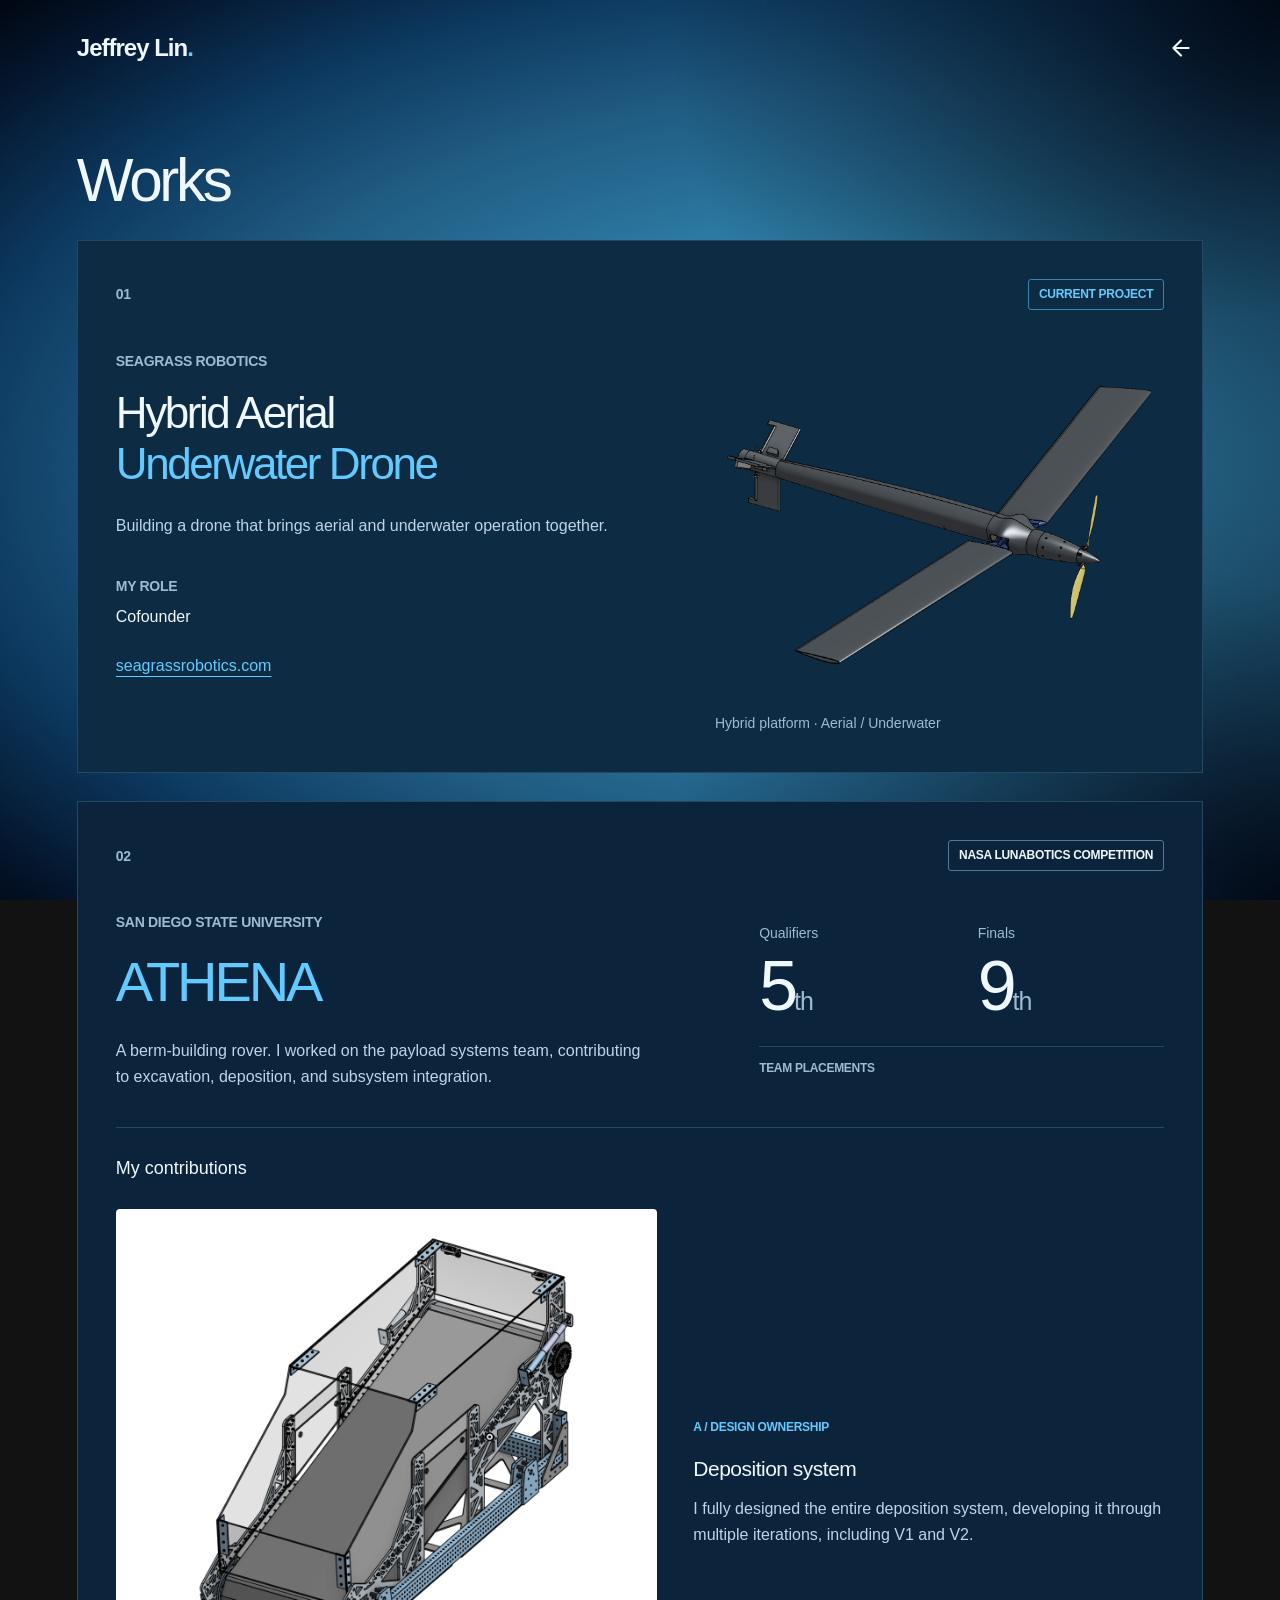
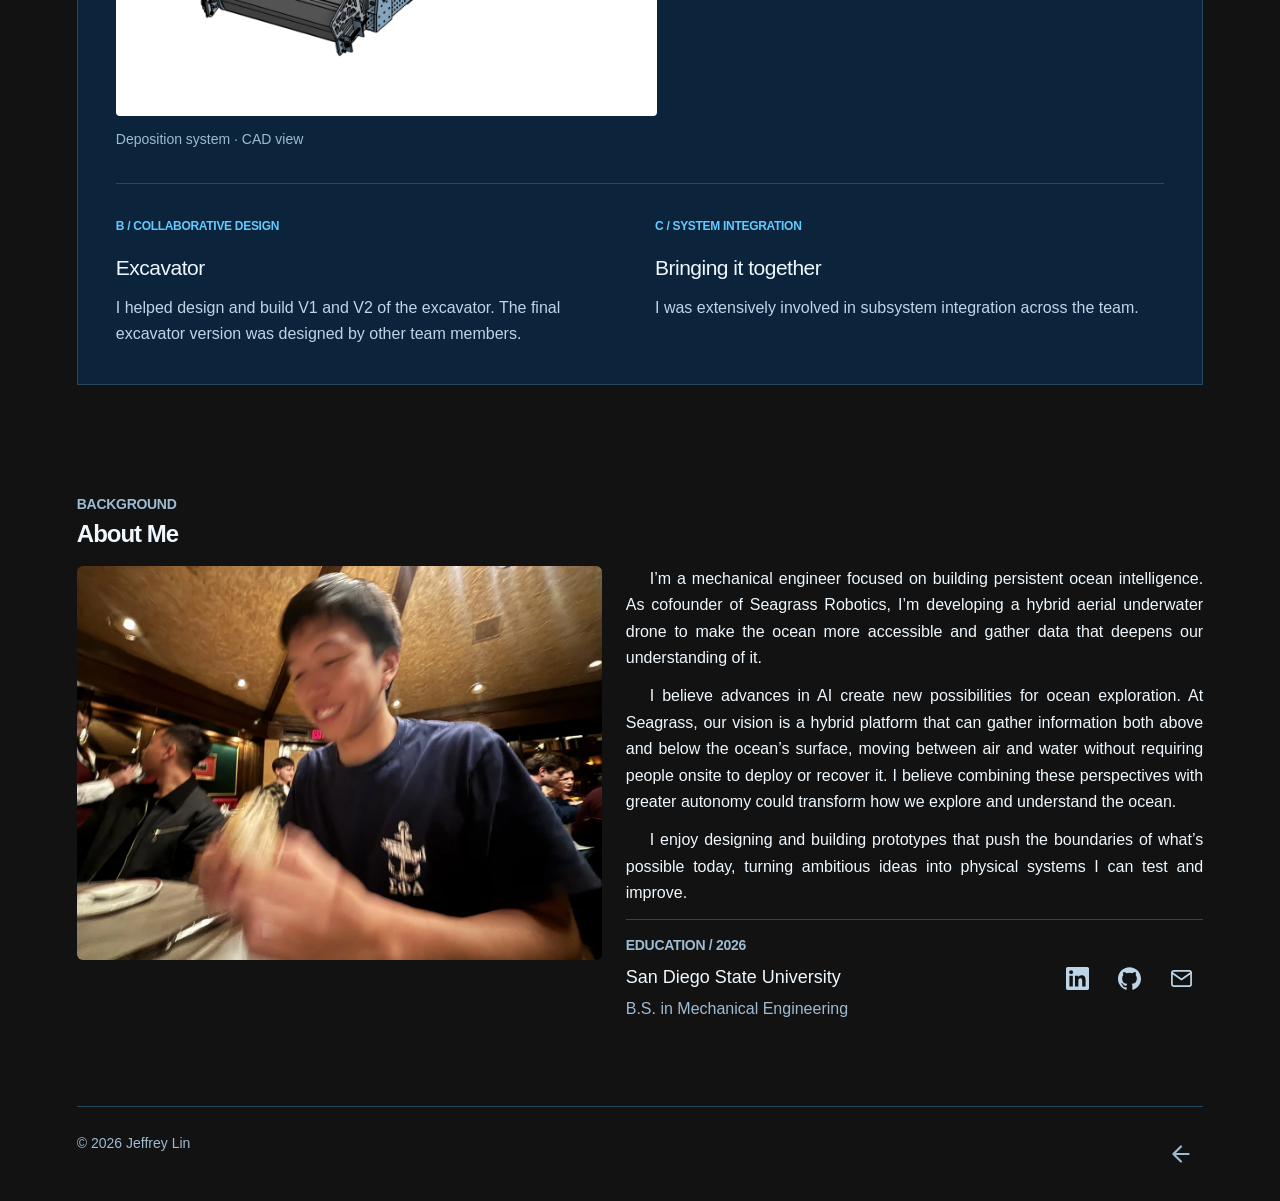
==== work/index.html @ 022eb9ea "Publish portfolio website" ====
<!doctype html>
<html lang="en">
  <head>
    <meta charset="utf-8" />
    <meta name="viewport" content="width=device-width, initial-scale=1" />
    <title>Works | Jeffrey Lin</title>
    <meta
      name="description"
      content="Seagrass Robotics, ATHENA rover payload systems, and Jeffrey Lin’s mechanical engineering background."
    />
    <link rel="icon" type="image/svg+xml" href="../favicon.svg" />
    <link rel="stylesheet" crossorigin href="../assets/styles-C84Hcnjd.css">
  </head>
  <body class="work-page">
    <a class="skip" href="#main">Skip to content</a>
    <header class="header wrap">
      <a class="wordmark" href="../">Jeffrey Lin<span class="dot">.</span></a
      ><a class="back-link" href="../" aria-label="Back to home" title="Back to home"><svg viewBox="0 0 24 24" fill="none" stroke="currentColor" stroke-width="2" stroke-linecap="round" stroke-linejoin="round" aria-hidden="true"><path d="M19 12H5m7-7-7 7 7 7" /></svg></a>
    </header>
    <main id="main">
      <section
        id="projects"
        class="projects wrap"
        aria-labelledby="projects-title"
      >
        <div class="section-heading">
          <h1 id="projects-title" class="details-title">Works</h1>
        </div>
        <article
          id="seagrass"
          class="project seagrass"
          aria-labelledby="seagrass-title"
        >
          <div class="project-heading">
            <span class="project-number">01</span
            ><span class="tag">CURRENT PROJECT</span>
          </div>
          <div class="project-grid">
            <div>
              <p class="eyebrow">SEAGRASS ROBOTICS</p>
              <h3 id="seagrass-title">Hybrid Aerial<br /><span>Underwater Drone</span></h3>
              <p class="project-summary">
                Building a drone that brings aerial and underwater operation
                together.
              </p>
              <div class="role">
                <span class="eyebrow">MY ROLE</span>
                <p>Cofounder</p>
              </div>
              <a
                class="project-website"
                href="https://seagrassrobotics.com"
                target="_blank"
                rel="noopener noreferrer"
                aria-label="Visit seagrassrobotics.com (opens in a new tab)"
                >seagrassrobotics.com</a
              >
            </div>
            <figure class="work-image drone-work-image">
              <div class="work-image-frame">
                <img src="../images/seagrass-drone.webp" width="1310" height="1043" alt="CAD view of the Seagrass Robotics hybrid aerial underwater drone" loading="lazy" decoding="async" />
              </div>
              <figcaption>Hybrid platform · Aerial / Underwater</figcaption>
            </figure>
          </div>
        </article>
        <article class="project athena" aria-labelledby="athena-title">
          <div class="project-heading">
            <span class="project-number">02</span
            ><span class="tag">NASA LUNABOTICS COMPETITION</span>
          </div>
          <div class="athena-intro">
            <div>
              <p class="eyebrow">SAN DIEGO STATE UNIVERSITY</p>
              <h3 id="athena-title">ATHENA</h3>
              <p class="project-summary">
                A berm-building rover. I worked on the payload systems team,
                contributing to excavation, deposition, and subsystem
                integration.
              </p>
            </div>
            <dl class="results">
              <div>
                <dt>Qualifiers</dt>
                <dd>5<span>th</span></dd>
              </div>
              <div>
                <dt>Finals</dt>
                <dd>9<span>th</span></dd>
              </div>
              <div class="results-caption">TEAM PLACEMENTS</div>
            </dl>
          </div>
          <div class="contributions">
            <h4>My contributions</h4>
            <div class="deposition-feature">
              <figure class="work-image deposition-image">
                <div class="work-image-frame">
                  <img src="../images/athena-deposition.webp" width="1160" height="1082" alt="CAD model of ATHENA’s deposition system, showing the conveyor, side panels, and supporting frame" loading="lazy" decoding="async" />
                </div>
                <figcaption>Deposition system · CAD view</figcaption>
              </figure>
              <section>
                <span class="small-index">A / DESIGN OWNERSHIP</span>
                <h5>Deposition system</h5>
                <p>
                  I fully designed the entire deposition system, developing it
                  through multiple iterations, including V1 and V2.
                </p>
              </section>
            </div>
            <div class="contribution-grid remaining-contributions">
              <section>
                <span class="small-index">B / COLLABORATIVE DESIGN</span>
                <h5>Excavator</h5>
                <p>
                  I helped design and build V1 and V2 of the excavator. The
                  final excavator version was designed by other team members.
                </p>
              </section>
              <section>
                <span class="small-index">C / SYSTEM INTEGRATION</span>
                <h5>Bringing it together</h5>
                <p>
                  I was extensively involved in subsystem integration across the
                  team.
                </p>
              </section>
            </div>
          </div>
        </article>
      </section>
      <section id="about" class="about wrap" aria-labelledby="about-title">
        <div class="about-heading">
          <p class="eyebrow">BACKGROUND</p>
          <h2 id="about-title">About Me</h2>
        </div>
        <img class="about-photo" src="../images/jeffrey-about.webp" width="1200" height="900" alt="Jeffrey Lin smiling at a restaurant" loading="lazy" decoding="async" />
        <div class="about-biography">
          <p class="about-copy">
            I’m a mechanical engineer focused on building persistent ocean intelligence. As cofounder of Seagrass Robotics, I’m developing a hybrid aerial underwater drone to make the ocean more accessible and gather data that deepens our understanding of it.
          </p>
          <p class="about-copy">
            I believe advances in AI create new possibilities for ocean exploration. At Seagrass, our vision is a hybrid platform that can gather information both above and below the ocean’s surface, moving between air and water without requiring people onsite to deploy or recover it. I believe combining these perspectives with greater autonomy could transform how we explore and understand the ocean.
          </p>
          <p class="about-copy">
            I enjoy designing and building prototypes that push the boundaries of what’s possible today, turning ambitious ideas into physical systems I can test and improve.
          </p>
          <div class="about-details">
            <div class="education">
              <span class="eyebrow">EDUCATION / 2026</span>
              <h3>San Diego State University</h3>
              <p>B.S. in Mechanical Engineering</p>
            </div>
            <div
              class="social-links education-socials"
              role="group"
              aria-label="Connect with Jeffrey"
            >
              <a
                class="social-link"
                href="https://www.linkedin.com/in/jeffrey-lin-rules"
                target="_blank"
                rel="noopener noreferrer"
                aria-label="Jeffrey Lin on LinkedIn (opens in a new tab)"
                title="LinkedIn"
                ><svg
                  viewbox="0 0 24 24"
                  fill="currentColor"
                  aria-hidden="true"
                >
                  <path
                    d="M20.447 20.452h-3.554v-5.569c0-1.328-.027-3.037-1.852-3.037-1.853 0-2.136 1.445-2.136 2.939v5.667H9.351V9h3.414v1.561h.049c.476-.9 1.637-1.85 3.37-1.85 3.601 0 4.267 2.37 4.267 5.455v6.286zM5.337 7.433a2.062 2.062 0 1 1 0-4.124 2.062 2.062 0 0 1 0 4.124zM7.119 20.452H3.555V9h3.564v11.452zM22.225 0H1.771C.792 0 0 .774 0 1.729v20.542C0 23.227.792 24 1.771 24h20.451C23.2 24 24 23.227 24 22.271V1.729C24 .774 23.2 0 22.222 0z"
                  ></path></svg></a
              ><a
                class="social-link"
                href="https://github.com/mythicsloth"
                target="_blank"
                rel="noopener noreferrer"
                aria-label="Jeffrey Lin on GitHub (opens in a new tab)"
                title="GitHub"
                ><svg
                  viewbox="0 0 24 24"
                  fill="currentColor"
                  aria-hidden="true"
                >
                  <path
                    d="M12 .297C5.37.297 0 5.67 0 12.297c0 5.303 3.438 9.8 8.205 11.385.6.113.82-.258.82-.577 0-.285-.01-1.04-.015-2.04-3.338.724-4.043-1.61-4.043-1.61-.546-1.387-1.333-1.756-1.333-1.756-1.09-.745.083-.729.083-.729 1.205.084 1.838 1.237 1.838 1.237 1.07 1.835 2.809 1.305 3.495.998.108-.776.418-1.305.762-1.605-2.665-.305-5.467-1.334-5.467-5.93 0-1.31.469-2.381 1.236-3.221-.124-.303-.536-1.524.118-3.176 0 0 1.008-.322 3.301 1.23a11.52 11.52 0 0 1 6.006 0c2.291-1.552 3.297-1.23 3.297-1.23.656 1.652.244 2.873.12 3.176.77.84 1.235 1.911 1.235 3.221 0 4.609-2.807 5.621-5.479 5.921.43.372.823 1.102.823 2.222 0 1.606-.015 2.898-.015 3.293 0 .322.216.694.825.576C20.565 22.092 24 17.592 24 12.297c0-6.627-5.373-12-12-12"
                  ></path></svg></a
              ><a
                class="social-link"
                href="mailto:lin415805@gmail.com"
                aria-label="Email Jeffrey Lin"
                title="Email"
                ><svg
                  viewbox="0 0 24 24"
                  fill="none"
                  stroke="currentColor"
                  stroke-width="1.8"
                  stroke-linecap="round"
                  stroke-linejoin="round"
                  aria-hidden="true"
                >
                  <rect x="2" y="4" width="20" height="16" rx="2"></rect>
                  <path d="m2 6 10 7 10-7"></path></svg
              ></a>
            </div>
          </div>
        </div>
      </section>
    </main>
    <footer class="footer wrap">
      <span>© 2026 Jeffrey Lin</span><a class="back-link" href="../" aria-label="Back to home" title="Back to home"><svg viewBox="0 0 24 24" fill="none" stroke="currentColor" stroke-width="2" stroke-linecap="round" stroke-linejoin="round" aria-hidden="true"><path d="M19 12H5m7-7-7 7 7 7" /></svg></a>
    </footer>
  </body>
</html>
---- assets/styles-C84Hcnjd.css ----
*,:before,:after{box-sizing:border-box;border:0 solid;margin:0;padding:0}html{-webkit-text-size-adjust:100%;tab-size:4;-webkit-tap-highlight-color:transparent;scroll-behavior:smooth;scroll-padding-top:2rem;line-height:1.5}h1,h2,h3,h4,h5,h6{font-size:inherit;font-weight:inherit}a{color:inherit;text-decoration:none}img,svg{vertical-align:middle;display:block}img{max-width:100%;height:auto}[hidden]{display:none!important}:root{--background:#071c30;--foreground:#eff8ff;--accent:#63caff;--muted:#9ebbd2;--border:#24485f;--font-sans:Arial, Helvetica, sans-serif;--radius:.25rem;--lightningcss-light: ;--lightningcss-dark:initial;color-scheme:dark}*{box-sizing:border-box}body{color:var(--foreground);background-color:#0000;background-image:radial-gradient(48vw 65vh at 100% 0,#010611eb 0%,#01061194 34%,#0000 100%),radial-gradient(48vw 65vh at 100% 100%,#010611eb 0%,#01061194 34%,#0000 100%),radial-gradient(at 68% 52%,#348db8 0% 25%,#2b779f 39%,#205b82 57%,#0c385e 75%,#04152c 91%,#010611 100%);background-position:0 0,0 0,0 0;background-repeat:repeat,repeat,repeat;background-size:auto,auto,auto;background-attachment:fixed;background-origin:padding-box,padding-box,padding-box;background-clip:border-box,border-box,border-box;margin:0;font-family:Arial,Helvetica,sans-serif;font-size:16px;line-height:1.6}a:focus-visible{outline:2px solid var(--accent);outline-offset:7px}a:hover{color:var(--accent)}.wrap{width:min(1200px,88%);margin-inline:auto}.header{justify-content:space-between;align-items:center;padding-block:26px;display:flex}.wordmark{letter-spacing:-1px;font-size:24px;font-weight:700}.dot{color:var(--accent)}.eyebrow,.small-index,.tag,.hero-meta,.project-number,.domain-divider,.results-caption{letter-spacing:1px;font-family:Courier New,monospace;font-size:14px}.eyebrow{color:var(--muted)}h1{letter-spacing:-.055em;margin:24px 0 34px;font-size:clamp(42px,6.4vw,82px);font-weight:500;line-height:1.09}h1 span{color:var(--accent)}.projects{padding-top:52px}.section-heading{justify-content:space-between;align-items:center;margin-bottom:26px;display:flex}h2{letter-spacing:-1px;margin:0;font-size:32px;font-weight:500}.project{border:1px solid var(--border);margin-bottom:28px;padding:38px}.seagrass{background:#0d2c43}.project-heading{justify-content:space-between;align-items:center;gap:20px;margin-bottom:40px;display:flex}.project-number{color:var(--muted)}.tag{letter-spacing:.8px;border:1px solid #507a96;border-radius:3px;padding:5px 10px;font-size:12px}.seagrass .tag{color:var(--accent);border-color:#3584b1}.project-grid{grid-template-columns:1.2fr 1fr;gap:60px;display:grid}.project h3{letter-spacing:-1.5px;margin:16px 0 24px;font-size:clamp(30px,3.5vw,44px);font-weight:500;line-height:1.15}.project-summary{color:#bed5e7;max-width:540px;font-size:17px}.role{margin-top:34px}.role p{margin:5px 0 0}.domain-panel{background:#082337;border:1px solid #2d5872;flex-direction:column;justify-content:space-between;min-height:300px;padding:26px;display:flex}.domain-panel p{letter-spacing:-1.5px;color:#e0f3ff;margin:4px 0;font-size:clamp(32px,3.8vw,48px)}.domain-divider{color:var(--accent);border-top:1px dashed #497d9b;margin:20px 0;padding-top:6px;font-size:12px}.athena{background:#0b243b}.athena-intro{grid-template-columns:1.45fr 1fr;gap:56px;display:grid}.athena h3{letter-spacing:-2px;font-size:56px}.results{grid-template-columns:1fr 1fr;align-content:center;gap:18px 32px;margin:0;display:grid}.results dt{color:var(--muted);font-size:14px}.results dd{letter-spacing:-4px;margin:0;font-size:70px;line-height:1.2}.results dd span{letter-spacing:-1px;color:var(--muted);font-size:25px}.results-caption{color:var(--muted);border-top:1px solid var(--border);grid-column:1/-1;padding-top:12px;font-size:12px}.contributions{border-top:1px solid var(--border);margin-top:38px;padding-top:26px}.contributions h4{margin:0 0 26px;font-size:18px;font-weight:500}.contribution-grid{grid-template-columns:repeat(3,1fr);gap:30px;display:grid}.small-index{letter-spacing:.4px;color:var(--accent);font-size:12px}h5{letter-spacing:-.5px;margin:14px 0 10px;font-size:21px;font-weight:500}.contribution-grid p{color:#bed5e7;margin:0;font-size:16px}.about{grid-template-columns:minmax(0,1fr) minmax(0,1.1fr);align-items:start;gap:12px 24px;padding-block:80px;display:grid}.about .eyebrow{margin-top:0}.about-copy{letter-spacing:normal;text-indent:1.5em;text-align:justify;text-align-last:left;-webkit-hyphens:none;hyphens:none;overflow-wrap:normal;word-break:normal;margin:0 0 12px;font-size:16px;line-height:1.65}.about-details{border-top:1px solid var(--border);grid-template-columns:minmax(0,1fr) auto;align-items:center;gap:12px;padding-top:12px;display:grid}.education-socials{justify-self:end}.education{min-width:0}.education h3{margin:6px 0 0;font-size:18px;font-weight:500}.education p{color:var(--muted);margin:4px 0}.footer{border-top:1px solid var(--border);color:var(--muted);justify-content:space-between;gap:20px;padding-block:25px;font-size:14px;display:flex}.skip{background:var(--accent);color:#071c30;z-index:10;padding:10px;position:absolute;top:-100px;left:10px}.skip:focus{color:#071c30;top:10px}.current-project-hero{isolation:isolate;grid-template-columns:minmax(0,1fr);justify-content:center;align-items:center;min-height:calc(100svh - 92px);padding-block:32px 48px;display:grid;position:relative;overflow:visible}.current-project-hero h1{text-shadow:0 2px 22px #071c30cc;margin-bottom:14px;font-size:clamp(42px,4.7vw,64px)}.landing-description{letter-spacing:-.3px;color:#bed5e7;white-space:normal;text-shadow:0 1px 10px #071c30;max-width:100%;margin:0 0 28px;font-family:Arial,Helvetica,sans-serif;font-size:1rem;font-weight:700;line-height:1.5}.landing-description span{display:block}.landing-actions{z-index:2;flex-wrap:wrap;align-items:center;gap:6px;display:flex;position:relative}.learn-more{background:var(--accent);color:#071c30;white-space:nowrap;-webkit-user-select:none;user-select:none;border-radius:4px;flex-shrink:0;justify-content:center;align-items:center;gap:20px;height:48px;padding:0 22px;font-size:16px;font-weight:500;transition:background-color .15s,color .15s;display:inline-flex}.learn-more:hover{color:#071c30;background:#a0e1ff}.social-links{align-items:center;gap:8px;display:flex}.social-link{color:#bed5e7;border-radius:4px;justify-content:center;align-items:center;width:44px;height:48px;display:flex}.social-link:hover{color:var(--accent)}.social-link svg{width:23px;height:23px}.details-title{letter-spacing:-.055em;margin:0;font-size:clamp(42px,4.7vw,64px);font-weight:500;line-height:1.09}.landing-header,.current-project-hero.wrap{width:calc(100% - 64px);max-width:none}.landing-copy{z-index:1;grid-area:1/1;min-width:0;max-width:calc(100% - clamp(24px,7vw,120px));margin-left:clamp(24px,7vw,120px);position:relative}.landing-drone{z-index:0;pointer-events:none;grid-area:1/1;justify-self:end;width:min(72%,1000px);min-width:0;margin:0;position:relative;transform:none;-webkit-mask-image:none;mask-image:none}.landing-drone img{object-fit:contain;filter:drop-shadow(0 24px 32px #000000a6)drop-shadow(0 8px 12px #0006);width:100%;height:auto;max-height:calc(100svh - 180px);display:block}.project-website{color:var(--accent);text-underline-offset:5px;margin-top:24px;text-decoration:underline;display:inline-block}.project-website:hover{color:#a0e1ff}.landing-tagline{white-space:nowrap;width:max-content;max-width:none}.current-project-hero .landing-tagline{color:#ffae66}@media (width<=1200px){.landing-drone{width:78%}.current-project-hero h1{font-size:clamp(42px,6.4vw,72px)}}@media (width<=760px){.wrap{width:90%}.header{padding-block:20px}.project{padding:24px}.project-heading{margin-bottom:28px}.project-grid,.athena-intro,.about{grid-template-columns:1fr;gap:30px}.domain-panel{min-height:260px}.contribution-grid{grid-template-columns:1fr;gap:26px}.contribution-grid section+section{border-top:1px solid var(--border);padding-top:24px}.results{max-width:300px}.about{padding-block:45px}.tag{max-width:75%;font-size:12px}.projects{padding-top:28px}.current-project-hero{align-content:center;gap:16px;min-height:calc(100svh - 79px);padding-block:24px 40px}.landing-actions{gap:6px}.learn-more{gap:12px;padding-inline:16px}.social-links{gap:4px}.landing-header,.current-project-hero.wrap{width:calc(100% - 32px)}.landing-drone{opacity:1;grid-area:1/1;width:100%}.landing-copy{grid-area:2/1;max-width:calc(100% - 8px);margin-left:8px}.landing-drone img{max-height:min(30svh,max(100px,100svh - 440px))}.landing-tagline{white-space:normal;width:auto;max-width:100%}body{background-image:radial-gradient(48vw 65vh at 100% 0,#010611eb 0%,#01061194 34%,#0000 100%),radial-gradient(48vw 65vh at 100% 100%,#010611eb 0%,#01061194 34%,#0000 100%),radial-gradient(at 60% 28%,#348db8 0% 25%,#2b779f 39%,#205b82 57%,#0c385e 75%,#04152c 91%,#010611 100%)}}@media (prefers-reduced-motion:reduce){html{scroll-behavior:auto}.learn-more{transition:none}}.back-link{justify-content:center;align-items:center;width:44px;height:44px;display:inline-flex}.back-link svg{width:26px;height:26px}.work-page :is(.eyebrow,.tag,.project-number,.small-index,.domain-divider,.results-caption){letter-spacing:-.3px;font-family:Arial,Helvetica,sans-serif;font-weight:700}.work-page .project h3{letter-spacing:-.055em}.work-page .project h3 span,.work-page .athena h3{color:var(--accent)}.work-page .project-summary{font-size:16px}.work-image{min-width:0;margin:0}.work-image-frame{justify-content:center;align-items:center;display:flex}.work-image img{object-fit:contain;width:100%;height:auto;display:block}.work-image figcaption{color:var(--muted);margin-top:12px;font-size:14px}.drone-work-image{align-self:center}.drone-work-image .work-image-frame{min-height:260px}.drone-work-image img{max-height:350px}.deposition-feature{grid-template-columns:minmax(0,1.15fr) minmax(0,1fr);align-items:center;gap:36px;margin-bottom:32px;display:grid}.deposition-image .work-image-frame{background:#fff;border-radius:4px;padding:16px}.deposition-image img{max-height:480px}.deposition-feature section p{color:#bed5e7;font-size:16px}.remaining-contributions{border-top:1px solid var(--border);grid-template-columns:repeat(2,minmax(0,1fr));padding-top:28px}@media (width<=760px){.deposition-feature,.remaining-contributions{grid-template-columns:1fr;gap:24px}.deposition-image .work-image-frame{padding:10px}.drone-work-image .work-image-frame{min-height:0}}.about-photo{border-radius:6px;width:100%;min-width:0;height:auto;margin-top:0;display:block}.about-heading{grid-column:1/-1}.about-heading h2{letter-spacing:-1px;font-size:24px;font-weight:700}@media (width<=760px){.about{gap:12px 24px}}.about-biography{overflow-wrap:break-word;grid-column:2;min-width:0}@media (width<=960px){.about{grid-template-columns:minmax(0,1fr)}.about-photo{max-width:640px}.about-biography{grid-column:1}}
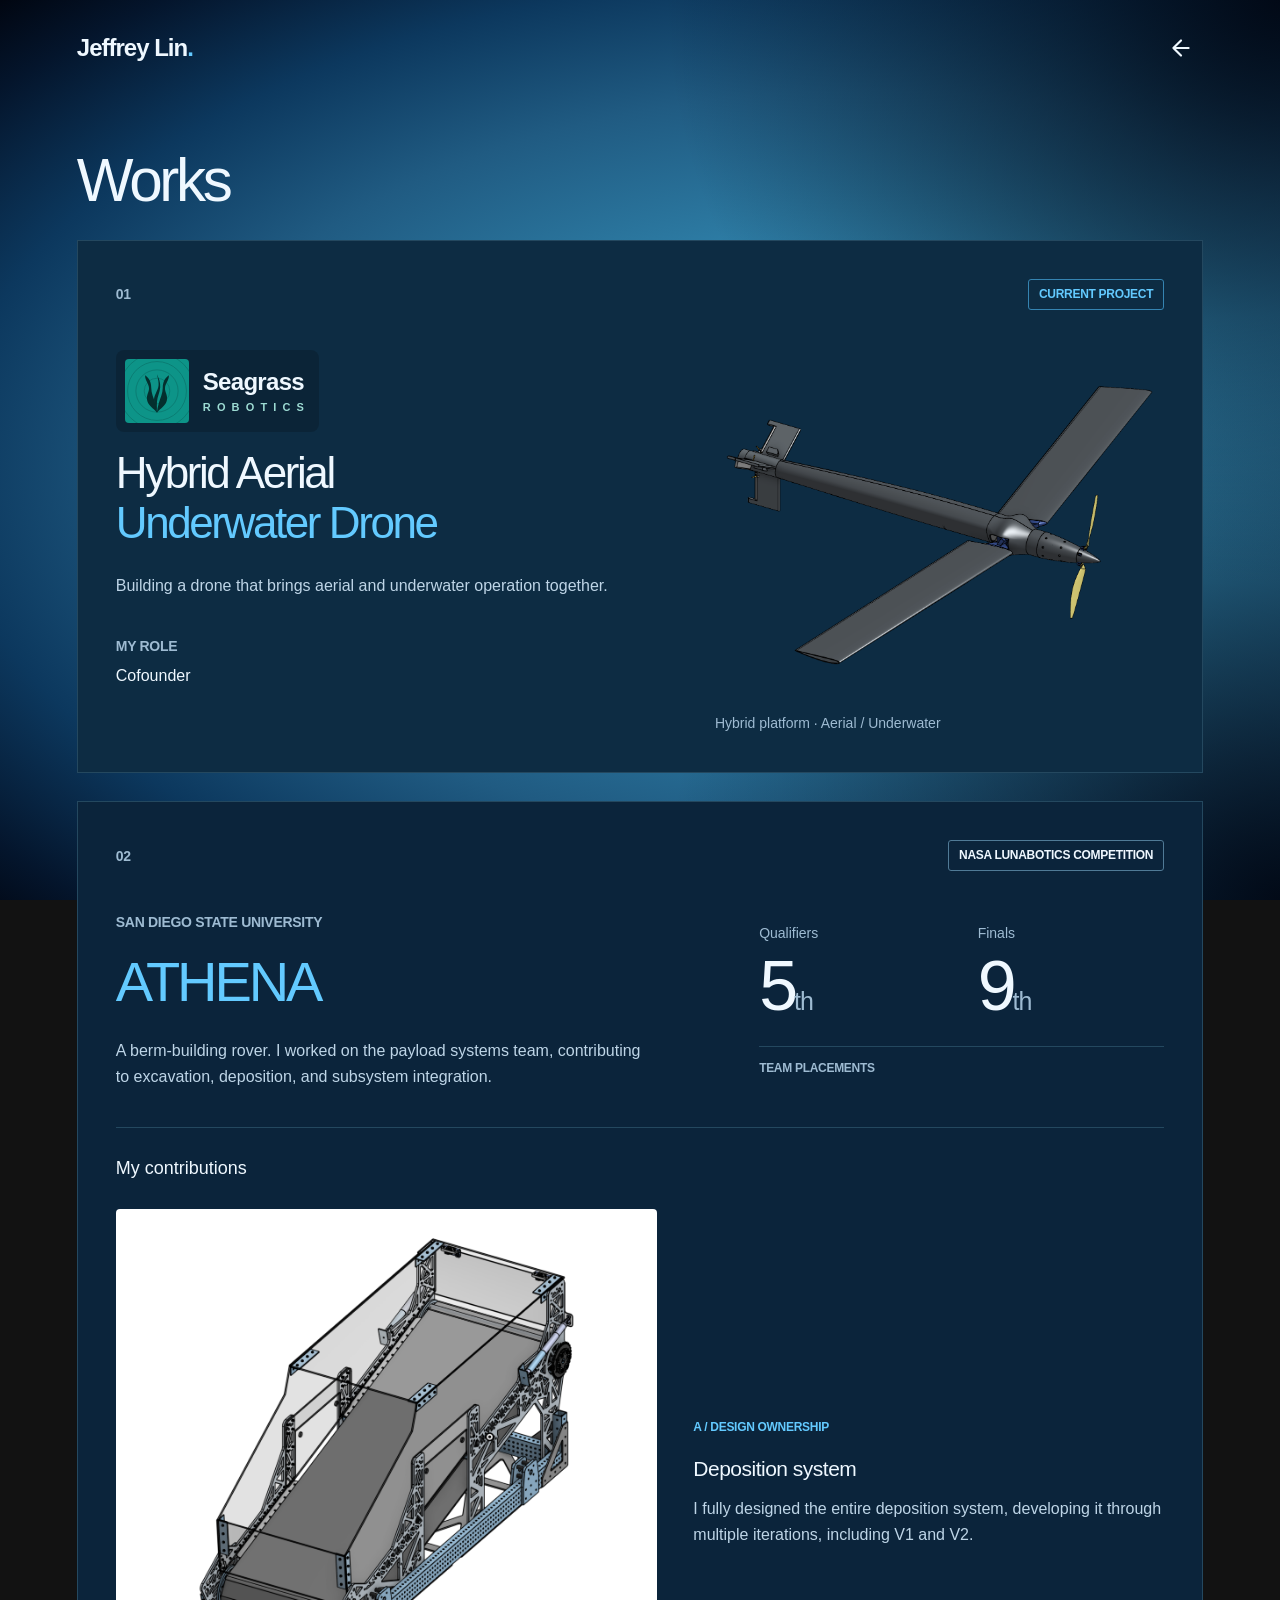
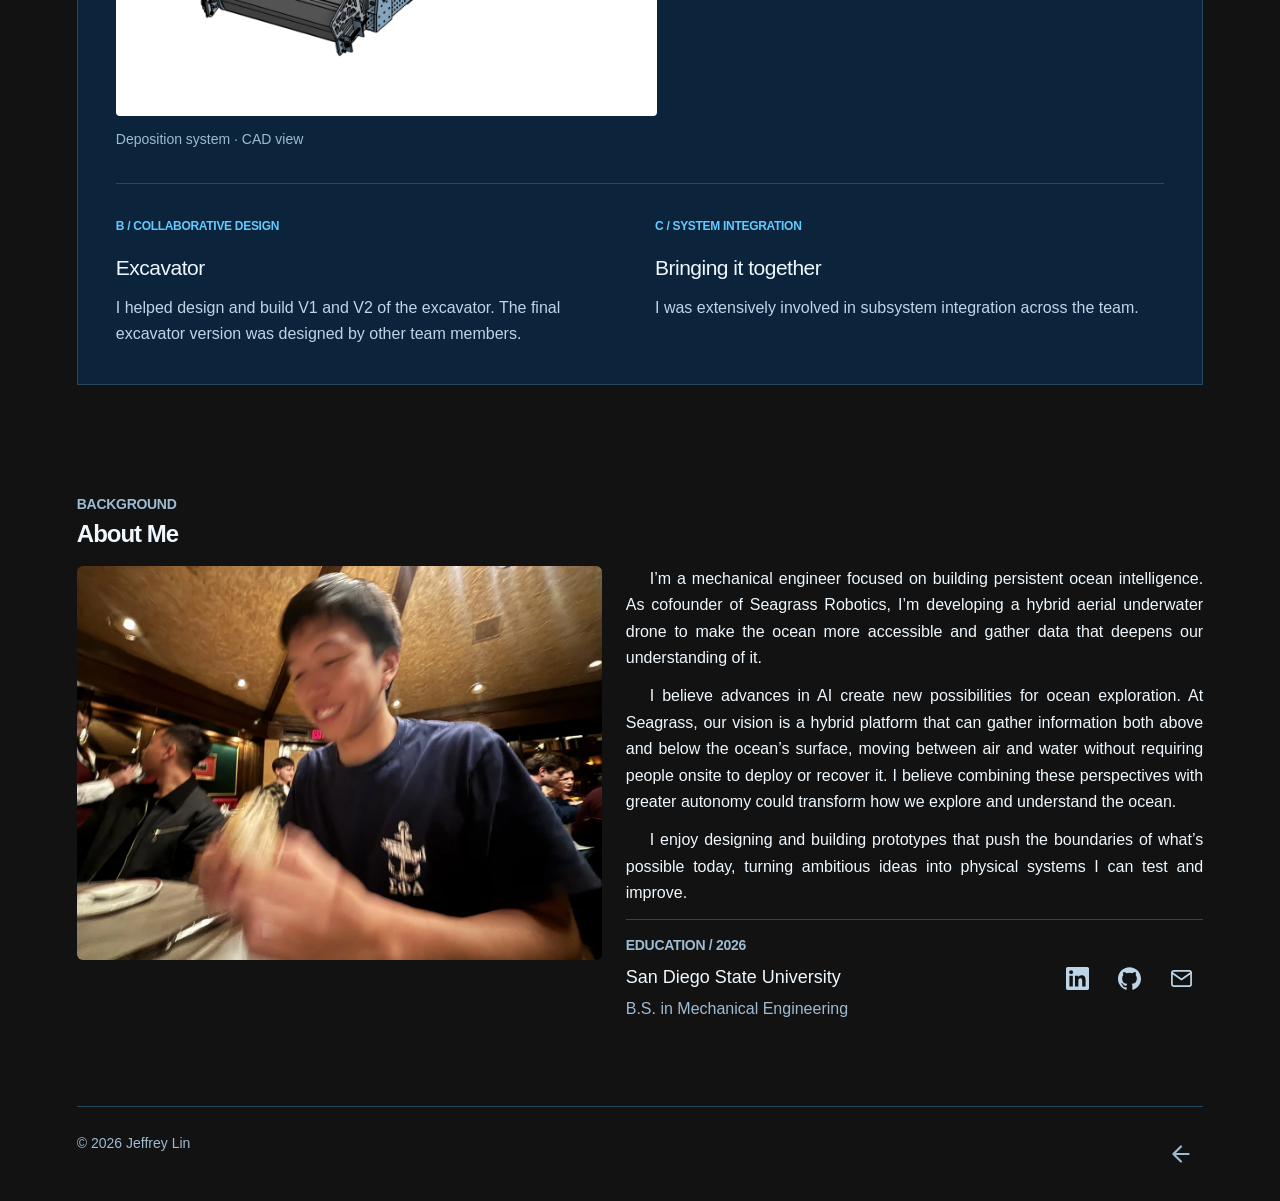
==== commit 07b1c846: "Publish updated portfolio" ====
--- a/work/index.html
+++ b/work/index.html
@@ -9,7 +9,7 @@
       content="Seagrass Robotics, ATHENA rover payload systems, and Jeffrey Lin’s mechanical engineering background."
     />
     <link rel="icon" type="image/svg+xml" href="../favicon.svg" />
-    <link rel="stylesheet" crossorigin href="../assets/styles-C84Hcnjd.css">
+    <link rel="stylesheet" crossorigin href="../assets/styles-BzhnOswo.css">
   </head>
   <body class="work-page">
     <a class="skip" href="#main">Skip to content</a>
@@ -37,7 +37,10 @@
           </div>
           <div class="project-grid">
             <div>
-              <p class="eyebrow">SEAGRASS ROBOTICS</p>
+              <a class="seagrass-brand seagrass-brand-button" href="https://seagrassrobotics.com" target="_blank" rel="noopener noreferrer" aria-label="Visit Seagrass Robotics (opens in a new tab)">
+                <img src="../images/seagrass-logo.svg" width="64" height="64" alt="" />
+                <span class="seagrass-brand-name">Seagrass<span class="seagrass-brand-descriptor" aria-hidden="true"><span>R</span><span>O</span><span>B</span><span>O</span><span>T</span><span>I</span><span>C</span><span>S</span></span></span>
+              </a>
               <h3 id="seagrass-title">Hybrid Aerial<br /><span>Underwater Drone</span></h3>
               <p class="project-summary">
                 Building a drone that brings aerial and underwater operation
@@ -47,14 +50,6 @@
                 <span class="eyebrow">MY ROLE</span>
                 <p>Cofounder</p>
               </div>
-              <a
-                class="project-website"
-                href="https://seagrassrobotics.com"
-                target="_blank"
-                rel="noopener noreferrer"
-                aria-label="Visit seagrassrobotics.com (opens in a new tab)"
-                >seagrassrobotics.com</a
-              >
             </div>
             <figure class="work-image drone-work-image">
               <div class="work-image-frame">
--- a/assets/styles-BzhnOswo.css
+++ b/assets/styles-BzhnOswo.css
@@ -0,0 +1 @@
+*,:before,:after{box-sizing:border-box;border:0 solid;margin:0;padding:0}html{-webkit-text-size-adjust:100%;tab-size:4;-webkit-tap-highlight-color:transparent;scroll-behavior:smooth;scroll-padding-top:2rem;line-height:1.5}h1,h2,h3,h4,h5,h6{font-size:inherit;font-weight:inherit}a{color:inherit;text-decoration:none}img,svg{vertical-align:middle;display:block}img{max-width:100%;height:auto}[hidden]{display:none!important}:root{--background:#071c30;--foreground:#eff8ff;--accent:#63caff;--muted:#9ebbd2;--border:#24485f;--font-sans:Arial, Helvetica, sans-serif;--radius:.25rem;--lightningcss-light: ;--lightningcss-dark:initial;color-scheme:dark}*{box-sizing:border-box}body{color:var(--foreground);background-color:#0000;background-image:radial-gradient(48vw 65vh at 100% 0,#010611eb 0%,#01061194 34%,#0000 100%),radial-gradient(48vw 65vh at 100% 100%,#010611eb 0%,#01061194 34%,#0000 100%),radial-gradient(at 68% 52%,#348db8 0% 25%,#2b779f 39%,#205b82 57%,#0c385e 75%,#04152c 91%,#010611 100%);background-position:0 0,0 0,0 0;background-repeat:repeat,repeat,repeat;background-size:auto,auto,auto;background-attachment:fixed;background-origin:padding-box,padding-box,padding-box;background-clip:border-box,border-box,border-box;margin:0;font-family:Arial,Helvetica,sans-serif;font-size:16px;line-height:1.6}a:focus-visible{outline:2px solid var(--accent);outline-offset:7px}a:hover{color:var(--accent)}.wrap{width:min(1200px,88%);margin-inline:auto}.header{justify-content:space-between;align-items:center;padding-block:26px;display:flex}.wordmark{letter-spacing:-1px;font-size:24px;font-weight:700}.dot{color:var(--accent)}.eyebrow,.small-index,.tag,.project-number,.results-caption{letter-spacing:1px;font-family:Courier New,monospace;font-size:14px}.eyebrow{color:var(--muted)}h1{letter-spacing:-.055em;margin:24px 0 34px;font-size:clamp(42px,6.4vw,82px);font-weight:500;line-height:1.09}h1 span{color:var(--accent)}.projects{padding-top:52px}.section-heading{justify-content:space-between;align-items:center;margin-bottom:26px;display:flex}h2{letter-spacing:-1px;margin:0;font-size:32px;font-weight:500}.project{border:1px solid var(--border);margin-bottom:28px;padding:38px}.seagrass{background:#0d2c43}.project-heading{justify-content:space-between;align-items:center;gap:20px;margin-bottom:40px;display:flex}.project-number{color:var(--muted)}.tag{letter-spacing:.8px;border:1px solid #507a96;border-radius:3px;padding:5px 10px;font-size:12px}.seagrass .tag{color:var(--accent);border-color:#3584b1}.project-grid{grid-template-columns:1.2fr 1fr;gap:60px;display:grid}.project h3{letter-spacing:-1.5px;margin:16px 0 24px;font-size:clamp(30px,3.5vw,44px);font-weight:500;line-height:1.15}.project-summary{color:#bed5e7;max-width:540px;font-size:17px}.role{margin-top:34px}.role p{margin:5px 0 0}.athena{background:#0b243b}.athena-intro{grid-template-columns:1.45fr 1fr;gap:56px;display:grid}.athena h3{letter-spacing:-2px;font-size:56px}.results{grid-template-columns:1fr 1fr;align-content:center;gap:18px 32px;margin:0;display:grid}.results dt{color:var(--muted);font-size:14px}.results dd{letter-spacing:-4px;margin:0;font-size:70px;line-height:1.2}.results dd span{letter-spacing:-1px;color:var(--muted);font-size:25px}.results-caption{color:var(--muted);border-top:1px solid var(--border);grid-column:1/-1;padding-top:12px;font-size:12px}.contributions{border-top:1px solid var(--border);margin-top:38px;padding-top:26px}.contributions h4{margin:0 0 26px;font-size:18px;font-weight:500}.contribution-grid{grid-template-columns:repeat(3,1fr);gap:30px;display:grid}.small-index{letter-spacing:.4px;color:var(--accent);font-size:12px}h5{letter-spacing:-.5px;margin:14px 0 10px;font-size:21px;font-weight:500}.contribution-grid p{color:#bed5e7;margin:0;font-size:16px}.about{grid-template-columns:minmax(0,1fr) minmax(0,1.1fr);align-items:start;gap:12px 24px;padding-block:80px;display:grid}.about .eyebrow{margin-top:0}.about-copy{letter-spacing:normal;text-indent:1.5em;text-align:justify;text-align-last:left;-webkit-hyphens:none;hyphens:none;overflow-wrap:normal;word-break:normal;margin:0 0 12px;font-size:16px;line-height:1.65}.about-details{border-top:1px solid var(--border);grid-template-columns:minmax(0,1fr) auto;align-items:center;gap:12px;padding-top:12px;display:grid}.education-socials{justify-self:end}.education{min-width:0}.education h3{margin:6px 0 0;font-size:18px;font-weight:500}.education p{color:var(--muted);margin:4px 0}.footer{border-top:1px solid var(--border);color:var(--muted);justify-content:space-between;gap:20px;padding-block:25px;font-size:14px;display:flex}.skip{background:var(--accent);color:#071c30;z-index:10;padding:10px;position:absolute;top:-100px;left:10px}.skip:focus{color:#071c30;top:10px}.current-project-hero{isolation:isolate;grid-template-columns:minmax(0,1fr);justify-content:center;align-items:center;min-height:calc(100svh - 92px);padding-block:32px 48px;display:grid;position:relative;overflow:visible}.current-project-hero h1{text-shadow:0 2px 22px #071c30cc;margin-bottom:14px;font-size:clamp(42px,4.7vw,64px)}.landing-description{letter-spacing:-.3px;color:#bed5e7;white-space:normal;text-shadow:0 1px 10px #071c30;max-width:100%;margin:0 0 28px;font-family:Arial,Helvetica,sans-serif;font-size:1rem;font-weight:700;line-height:1.5}.landing-description span{display:block}.landing-actions{z-index:2;flex-wrap:wrap;align-items:center;gap:6px;display:flex;position:relative}.learn-more{background:var(--accent);color:#071c30;white-space:nowrap;-webkit-user-select:none;user-select:none;border-radius:4px;flex-shrink:0;justify-content:center;align-items:center;gap:20px;height:48px;padding:0 22px;font-size:16px;font-weight:500;transition:background-color .15s,color .15s;display:inline-flex}.learn-more:hover{color:#071c30;background:#a0e1ff}.social-links{align-items:center;gap:8px;display:flex}.social-link{color:#bed5e7;border-radius:4px;justify-content:center;align-items:center;width:44px;height:48px;display:flex}.social-link:hover{color:var(--accent)}.social-link svg{width:23px;height:23px}.details-title{letter-spacing:-.055em;margin:0;font-size:clamp(42px,4.7vw,64px);font-weight:500;line-height:1.09}.landing-header,.current-project-hero.wrap{width:calc(100% - 64px);max-width:none}.landing-copy{z-index:1;grid-area:1/1;min-width:0;max-width:calc(100% - clamp(24px,7vw,120px));margin-left:clamp(24px,7vw,120px);position:relative}.landing-drone{z-index:0;pointer-events:none;grid-area:1/1;justify-self:end;width:min(72%,1000px);min-width:0;margin:0;position:relative;transform:none;-webkit-mask-image:none;mask-image:none}.landing-drone img{object-fit:contain;filter:drop-shadow(0 24px 32px #000000a6)drop-shadow(0 8px 12px #0006);width:100%;height:auto;max-height:calc(100svh - 180px);display:block}.seagrass-brand{color:var(--foreground);align-items:center;gap:14px;max-width:100%;display:inline-flex}.seagrass-brand img{border-radius:4px;flex-shrink:0;width:64px;height:64px}.seagrass-brand-name{letter-spacing:-.7px;font-size:24px;font-weight:600;line-height:1.15}.seagrass-brand-descriptor{color:#9ddbd3;letter-spacing:0;justify-content:space-between;margin-top:6px;font-size:11px;font-weight:600;display:flex}.cofounder-brand-row{flex-direction:column;align-items:flex-start;gap:4px;margin:0 0 20px;display:flex}.cofounder-label{color:#bed5e7;letter-spacing:-.3px;font-size:16px;font-weight:700}.seagrass-brand-button{background:#0000002e;border:1px solid #0000;border-radius:8px;padding:8px 14px 8px 8px;transition:background-color .16s,transform .16s}.seagrass-brand-button:hover,.seagrass-brand-button:focus-visible{color:#fff;background:#0000004d;transform:translateY(-2px)}.seagrass-brand-button:active{transform:translateY(0)}@media (prefers-reduced-motion:reduce){.seagrass-brand-button{transition:none}.seagrass-brand-button:hover,.seagrass-brand-button:focus-visible{transform:none}}@media (width<=760px){.seagrass-brand{gap:12px}.seagrass-brand img{width:52px;height:52px}.seagrass-brand-name{font-size:21px}}.landing-tagline{white-space:nowrap;width:max-content;max-width:none}.current-project-hero .landing-tagline{color:#ffae66}@media (width<=1200px){.landing-drone{width:78%}.current-project-hero h1{font-size:clamp(42px,6.4vw,72px)}}@media (width<=760px){.wrap{width:90%}.header{padding-block:20px}.project{padding:24px}.project-heading{margin-bottom:28px}.project-grid,.athena-intro,.about{grid-template-columns:1fr;gap:30px}.contribution-grid{grid-template-columns:1fr;gap:26px}.contribution-grid section+section{border-top:1px solid var(--border);padding-top:24px}.results{max-width:300px}.about{padding-block:45px}.tag{max-width:75%;font-size:12px}.projects{padding-top:28px}.current-project-hero{align-content:center;gap:16px;min-height:calc(100svh - 79px);padding-block:24px 40px}.landing-actions{gap:6px}.learn-more{gap:12px;padding-inline:16px}.social-links{gap:4px}.landing-header,.current-project-hero.wrap{width:calc(100% - 32px)}.landing-drone{opacity:1;grid-area:1/1;width:100%}.landing-copy{grid-area:2/1;max-width:calc(100% - 8px);margin-left:8px}.landing-drone img{max-height:min(30svh,max(100px,100svh - 440px))}.landing-tagline{white-space:normal;width:auto;max-width:100%}body{background-image:radial-gradient(48vw 65vh at 100% 0,#010611eb 0%,#01061194 34%,#0000 100%),radial-gradient(48vw 65vh at 100% 100%,#010611eb 0%,#01061194 34%,#0000 100%),radial-gradient(at 60% 28%,#348db8 0% 25%,#2b779f 39%,#205b82 57%,#0c385e 75%,#04152c 91%,#010611 100%)}}@media (prefers-reduced-motion:reduce){html{scroll-behavior:auto}.learn-more{transition:none}}.back-link{justify-content:center;align-items:center;width:44px;height:44px;display:inline-flex}.back-link svg{width:26px;height:26px}.work-page :is(.eyebrow,.tag,.project-number,.small-index,.results-caption){letter-spacing:-.3px;font-family:Arial,Helvetica,sans-serif;font-weight:700}.work-page .project h3{letter-spacing:-.055em}.work-page .project h3 span,.work-page .athena h3{color:var(--accent)}.work-page .project-summary{font-size:16px}.work-image{min-width:0;margin:0}.work-image-frame{justify-content:center;align-items:center;display:flex}.work-image img{object-fit:contain;width:100%;height:auto;display:block}.work-image figcaption{color:var(--muted);margin-top:12px;font-size:14px}.drone-work-image{align-self:center}.drone-work-image .work-image-frame{min-height:260px}.drone-work-image img{max-height:350px}.deposition-feature{grid-template-columns:minmax(0,1.15fr) minmax(0,1fr);align-items:center;gap:36px;margin-bottom:32px;display:grid}.deposition-image .work-image-frame{background:#fff;border-radius:4px;padding:16px}.deposition-image img{max-height:480px}.deposition-feature section p{color:#bed5e7;font-size:16px}.remaining-contributions{border-top:1px solid var(--border);grid-template-columns:repeat(2,minmax(0,1fr));padding-top:28px}@media (width<=760px){.deposition-feature,.remaining-contributions{grid-template-columns:1fr;gap:24px}.deposition-image .work-image-frame{padding:10px}.drone-work-image .work-image-frame{min-height:0}}.about-photo{border-radius:6px;width:100%;min-width:0;height:auto;margin-top:0;display:block}.about-heading{grid-column:1/-1}.about-heading h2{letter-spacing:-1px;font-size:24px;font-weight:700}@media (width<=760px){.about{gap:12px 24px}}.about-biography{overflow-wrap:break-word;grid-column:2;min-width:0}@media (width<=960px){.about{grid-template-columns:minmax(0,1fr)}.about-photo{max-width:640px}.about-biography{grid-column:1}}
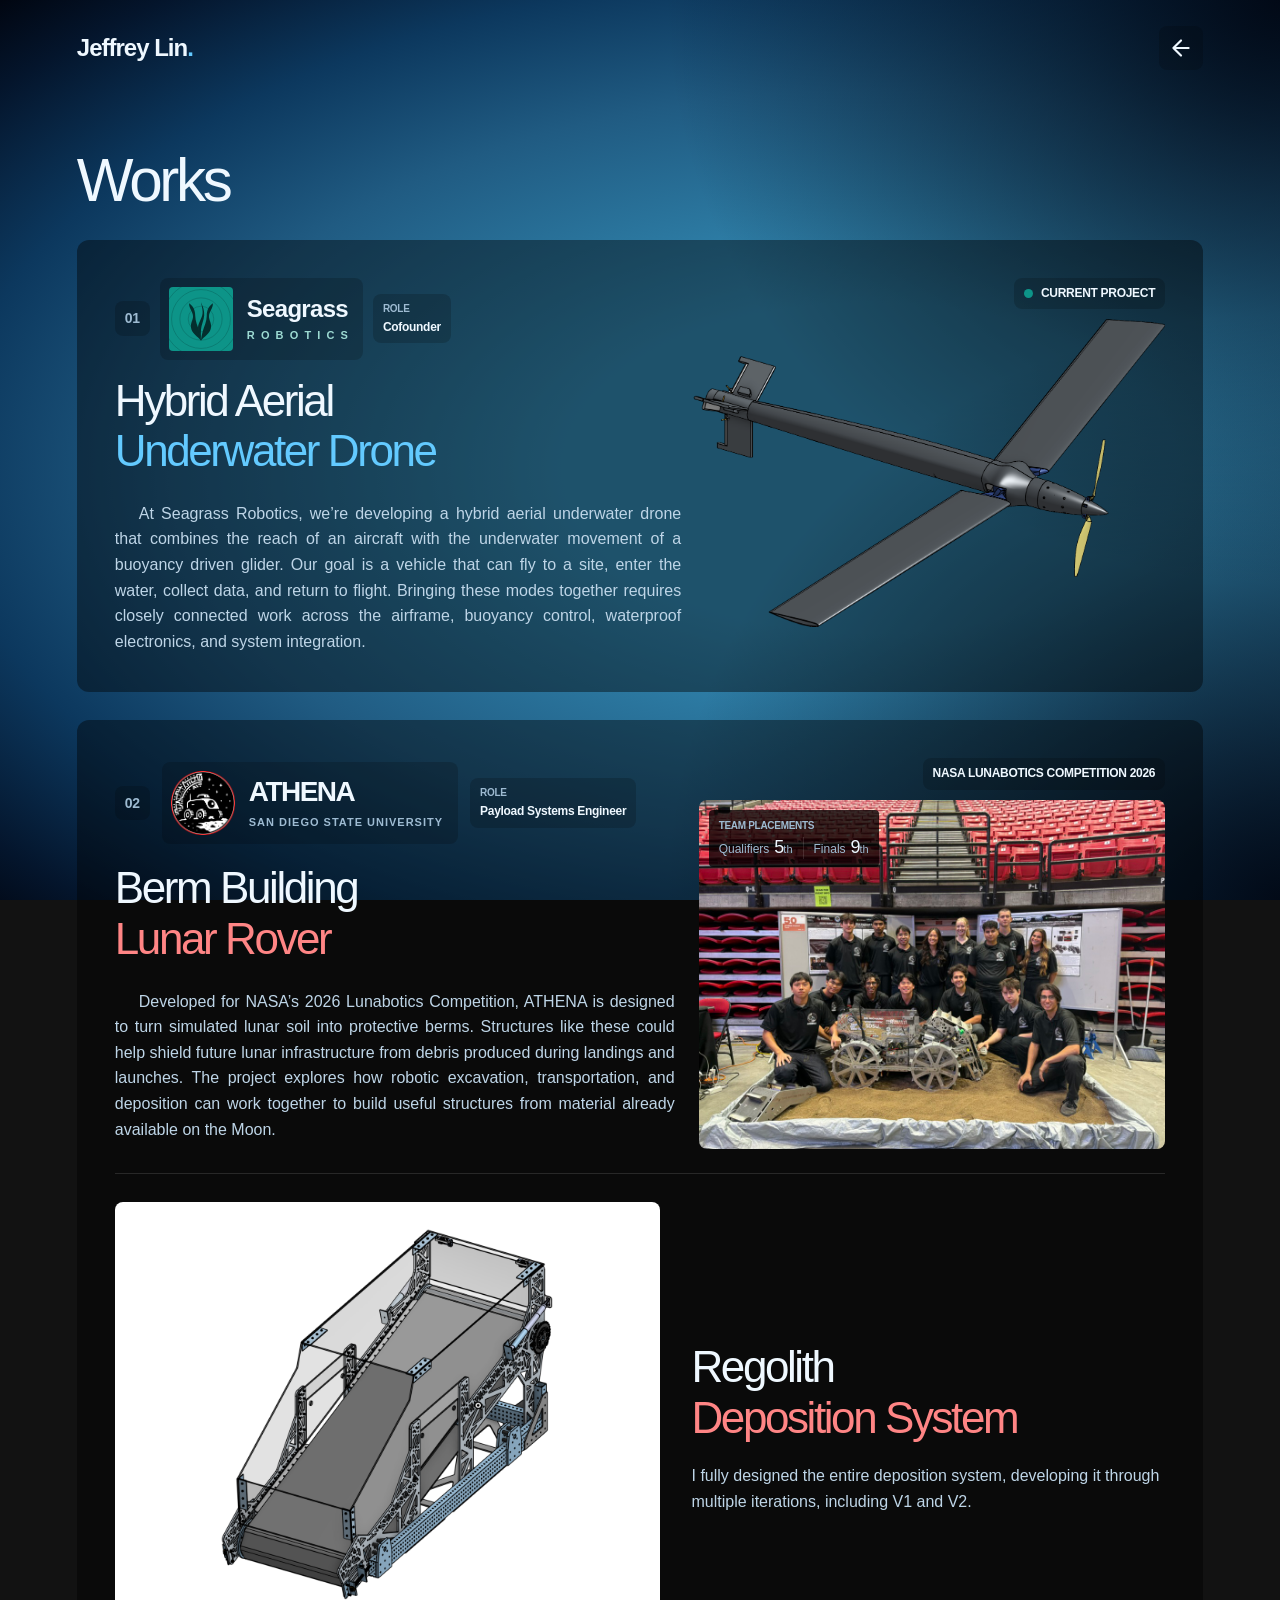
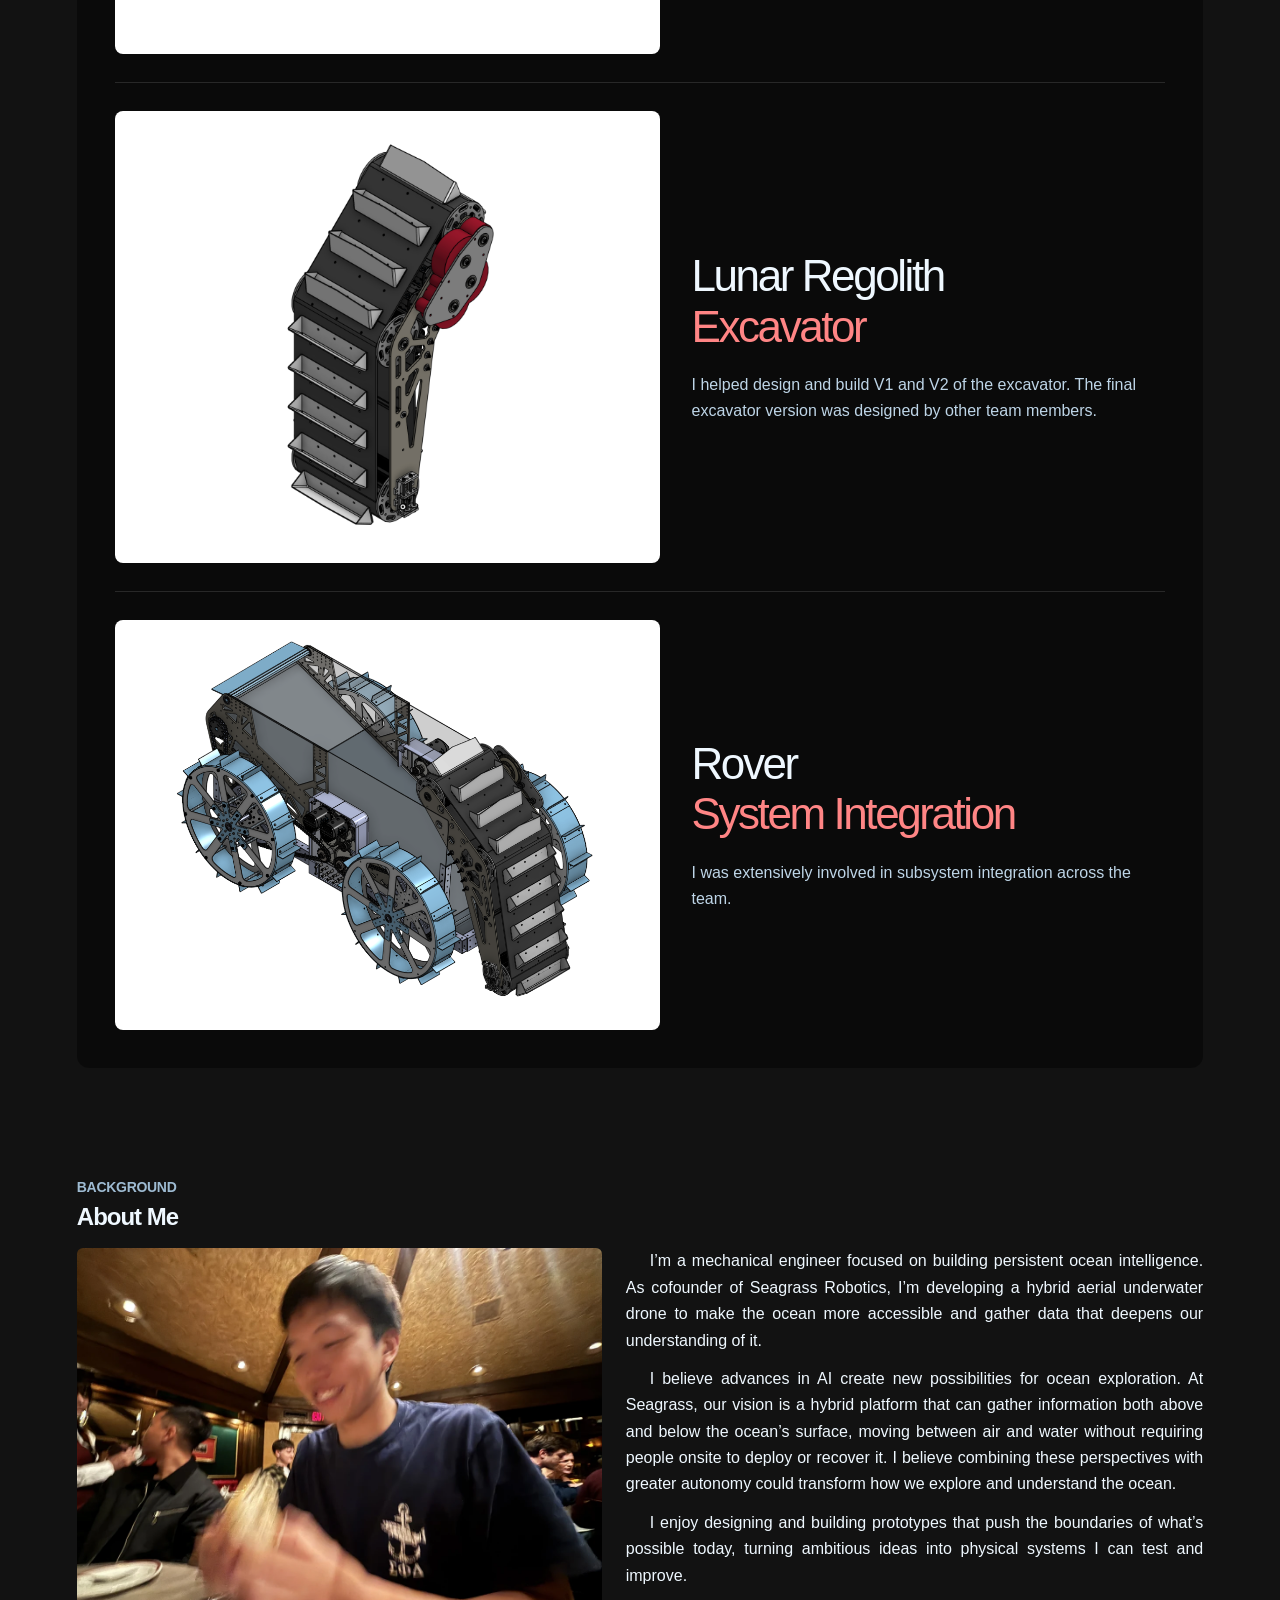
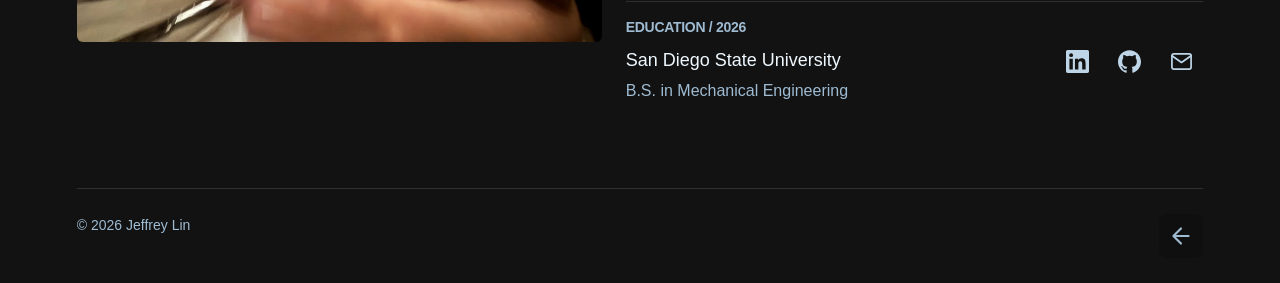
==== commit ceab44ac: "Publish updated portfolio" ====
--- a/work/index.html
+++ b/work/index.html
@@ -9,7 +9,7 @@
       content="Seagrass Robotics, ATHENA rover payload systems, and Jeffrey Lin’s mechanical engineering background."
     />
     <link rel="icon" type="image/svg+xml" href="../favicon.svg" />
-    <link rel="stylesheet" crossorigin href="../assets/styles-BzhnOswo.css">
+    <link rel="stylesheet" crossorigin href="../assets/styles-CP2E6Ir5.css">
   </head>
   <body class="work-page">
     <a class="skip" href="#main">Skip to content</a>
@@ -32,96 +32,113 @@
           aria-labelledby="seagrass-title"
         >
           <div class="project-heading">
-            <span class="project-number">01</span
-            ><span class="tag">CURRENT PROJECT</span>
-          </div>
-          <div class="project-grid">
-            <div>
-              <a class="seagrass-brand seagrass-brand-button" href="https://seagrassrobotics.com" target="_blank" rel="noopener noreferrer" aria-label="Visit Seagrass Robotics (opens in a new tab)">
+            <div class="project-identity">
+              <span class="project-number">01</span>
+              <a class="seagrass-brand brand-button" href="https://seagrassrobotics.com" target="_blank" rel="noopener noreferrer" aria-label="Visit Seagrass Robotics (opens in a new tab)">
                 <img src="../images/seagrass-logo.svg" width="64" height="64" alt="" />
                 <span class="seagrass-brand-name">Seagrass<span class="seagrass-brand-descriptor" aria-hidden="true"><span>R</span><span>O</span><span>B</span><span>O</span><span>T</span><span>I</span><span>C</span><span>S</span></span></span>
               </a>
+              <div class="role-bar"><span class="role-bar-label">ROLE</span><span>Cofounder</span></div>
+            </div>
+          </div>
+          <div class="project-grid">
+            <div>
               <h3 id="seagrass-title">Hybrid Aerial<br /><span>Underwater Drone</span></h3>
               <p class="project-summary">
-                Building a drone that brings aerial and underwater operation
-                together.
+                At Seagrass Robotics, we’re developing a hybrid aerial underwater
+                drone that combines the reach of an aircraft with the underwater
+                movement of a buoyancy driven glider. Our goal is a vehicle that
+                can fly to a site, enter the water, collect data, and return to
+                flight. Bringing these modes together requires closely connected
+                work across the airframe, buoyancy control, waterproof electronics,
+                and system integration.
               </p>
-              <div class="role">
-                <span class="eyebrow">MY ROLE</span>
-                <p>Cofounder</p>
-              </div>
-            </div>
+            </div>
+            <div class="seagrass-visual">
+            <span class="tag"><span class="current-project-dot" aria-hidden="true"></span>CURRENT PROJECT</span>
             <figure class="work-image drone-work-image">
               <div class="work-image-frame">
                 <img src="../images/seagrass-drone.webp" width="1310" height="1043" alt="CAD view of the Seagrass Robotics hybrid aerial underwater drone" loading="lazy" decoding="async" />
               </div>
-              <figcaption>Hybrid platform · Aerial / Underwater</figcaption>
             </figure>
+            </div>
           </div>
         </article>
-        <article class="project athena" aria-labelledby="athena-title">
+        <article class="project athena" aria-labelledby="athena-project-title">
           <div class="project-heading">
-            <span class="project-number">02</span
-            ><span class="tag">NASA LUNABOTICS COMPETITION</span>
+            <div class="project-identity">
+              <span class="project-number">02</span>
+              <a class="athena-brand brand-button" href="https://www.instagram.com/sdsu_lunabotics/" target="_blank" rel="noopener noreferrer" aria-label="Visit SDSU Lunabotics on Instagram (opens in a new tab)">
+                <img src="../images/athena-emblem.png" width="72" height="72" alt="" loading="lazy" decoding="async" />
+                <div>
+                  <h3 id="athena-title">ATHENA</h3>
+                  <p class="athena-brand-school">SAN DIEGO STATE UNIVERSITY</p>
+                </div>
+              </a>
+              <div class="role-bar"><span class="role-bar-label">ROLE</span><span>Payload Systems Engineer</span></div>
+            </div>
           </div>
           <div class="athena-intro">
             <div>
-              <p class="eyebrow">SAN DIEGO STATE UNIVERSITY</p>
-              <h3 id="athena-title">ATHENA</h3>
+              <h3 id="athena-project-title">Berm Building<br /><span>Lunar Rover</span></h3>
               <p class="project-summary">
-                A berm-building rover. I worked on the payload systems team,
-                contributing to excavation, deposition, and subsystem
-                integration.
+                Developed for NASA’s 2026 Lunabotics Competition, ATHENA is
+                designed to turn simulated lunar soil into protective berms.
+                Structures like these could help shield future lunar infrastructure
+                from debris produced during landings and launches. The project
+                explores how robotic excavation, transportation, and deposition
+                can work together to build useful structures from material already
+                available on the Moon.
               </p>
             </div>
-            <dl class="results">
-              <div>
-                <dt>Qualifiers</dt>
-                <dd>5<span>th</span></dd>
-              </div>
-              <div>
-                <dt>Finals</dt>
-                <dd>9<span>th</span></dd>
-              </div>
-              <div class="results-caption">TEAM PLACEMENTS</div>
-            </dl>
-          </div>
-          <div class="contributions">
-            <h4>My contributions</h4>
-            <div class="deposition-feature">
-              <figure class="work-image deposition-image">
+            <div class="athena-visual">
+              <span class="tag">NASA LUNABOTICS COMPETITION 2026</span>
+            <figure class="athena-team">
+              <img src="../images/athena-team.jpeg" width="1024" height="768" alt="SDSU ATHENA team gathered around their lunar rover at a project display" loading="lazy" decoding="async" />
+              <figcaption class="team-results">
+                <span class="results-caption">TEAM PLACEMENTS</span>
+                <dl class="results">
+                  <div><dt>Qualifiers</dt><dd>5<span>th</span></dd></div>
+                  <div><dt>Finals</dt><dd>9<span>th</span></dd></div>
+                </dl>
+              </figcaption>
+            </figure>
+            </div>
+          </div>
+          <div class="subsystem-sections">
+            <section class="subsystem-section" aria-labelledby="deposition-title">
+              <figure class="work-image subsystem-image">
                 <div class="work-image-frame">
-                  <img src="../images/athena-deposition.webp" width="1160" height="1082" alt="CAD model of ATHENA’s deposition system, showing the conveyor, side panels, and supporting frame" loading="lazy" decoding="async" />
-                </div>
-                <figcaption>Deposition system · CAD view</figcaption>
+                  <img src="../images/athena-deposition.webp" width="1160" height="1082" alt="CAD model of ATHENA’s deposition system" loading="lazy" decoding="async" />
+                </div>
               </figure>
-              <section>
-                <span class="small-index">A / DESIGN OWNERSHIP</span>
-                <h5>Deposition system</h5>
-                <p>
-                  I fully designed the entire deposition system, developing it
-                  through multiple iterations, including V1 and V2.
-                </p>
-              </section>
-            </div>
-            <div class="contribution-grid remaining-contributions">
-              <section>
-                <span class="small-index">B / COLLABORATIVE DESIGN</span>
-                <h5>Excavator</h5>
-                <p>
-                  I helped design and build V1 and V2 of the excavator. The
-                  final excavator version was designed by other team members.
-                </p>
-              </section>
-              <section>
-                <span class="small-index">C / SYSTEM INTEGRATION</span>
-                <h5>Bringing it together</h5>
-                <p>
-                  I was extensively involved in subsystem integration across the
-                  team.
-                </p>
-              </section>
-            </div>
+              <div class="subsystem-copy">
+                <h4 id="deposition-title">Regolith<br /><span>Deposition System</span></h4>
+                <p>I fully designed the entire deposition system, developing it through multiple iterations, including V1 and V2.</p>
+              </div>
+            </section>
+            <section class="subsystem-section" aria-labelledby="excavator-title">
+              <figure class="work-image subsystem-image">
+                <div class="work-image-frame">
+                  <img src="../images/athena-excavator.png" width="808" height="1172" alt="CAD model of ATHENA’s excavator assembly with bucket conveyor and drive mechanism" loading="lazy" decoding="async" />
+                </div>
+              </figure>
+              <div class="subsystem-copy">
+                <h4 id="excavator-title">Lunar Regolith<br /><span>Excavator</span></h4>
+                <p>I helped design and build V1 and V2 of the excavator. The final excavator version was designed by other team members.</p>
+              </div>
+            </section>
+            <section class="subsystem-section" aria-labelledby="integration-title">
+              <figure class="work-image subsystem-image">
+                <div class="work-image-frame">
+                  <img src="../images/athena-integration.png" width="1014" height="746" alt="CAD model of the complete ATHENA rover showing the excavator, chassis, and wheels" loading="lazy" decoding="async" />
+                </div>
+              </figure>
+              <div class="subsystem-copy">
+                <h4 id="integration-title">Rover<br /><span>System Integration</span></h4>
+                <p>I was extensively involved in subsystem integration across the team.</p>
+              </div>
+            </section>
           </div>
         </article>
       </section>
--- a/assets/styles-CP2E6Ir5.css
+++ b/assets/styles-CP2E6Ir5.css
@@ -0,0 +1 @@
+*,:before,:after{box-sizing:border-box;border:0 solid;margin:0;padding:0}html{-webkit-text-size-adjust:100%;tab-size:4;-webkit-tap-highlight-color:transparent;scroll-behavior:smooth;scroll-padding-top:2rem;line-height:1.5}h1,h2,h3,h4,h5,h6{font-size:inherit;font-weight:inherit}a{color:inherit;text-decoration:none}img,svg{vertical-align:middle;display:block}img{max-width:100%;height:auto}[hidden]{display:none!important}:root{--background:#071c30;--foreground:#eff8ff;--accent:#63caff;--muted:#9ebbd2;--border:#24485f;--surface:#0000002e;--surface-hover:#0000004d;--panel:#0000006b;--surface-radius:8px;--font-sans:Arial, Helvetica, sans-serif;--radius:.25rem;--lightningcss-light: ;--lightningcss-dark:initial;color-scheme:dark}*{box-sizing:border-box}.work-page{--border:#ffffff1f}body{color:var(--foreground);background-color:#0000;background-image:radial-gradient(48vw 65vh at 100% 0,#010611eb 0%,#01061194 34%,#0000 100%),radial-gradient(48vw 65vh at 100% 100%,#010611eb 0%,#01061194 34%,#0000 100%),radial-gradient(at 68% 52%,#348db8 0% 25%,#2b779f 39%,#205b82 57%,#0c385e 75%,#04152c 91%,#010611 100%);background-position:0 0,0 0,0 0;background-repeat:repeat,repeat,repeat;background-size:auto,auto,auto;background-attachment:fixed;background-origin:padding-box,padding-box,padding-box;background-clip:border-box,border-box,border-box;margin:0;font-family:Arial,Helvetica,sans-serif;font-size:16px;line-height:1.6}a:focus-visible{outline:2px solid var(--accent);outline-offset:7px}a:hover{color:var(--accent)}.wrap{width:min(1200px,88%);margin-inline:auto}.header{justify-content:space-between;align-items:center;padding-block:26px;display:flex}.wordmark{letter-spacing:-1px;font-size:24px;font-weight:700}.dot{color:var(--accent)}.eyebrow,.tag,.project-number,.results-caption{letter-spacing:1px;font-family:Courier New,monospace;font-size:14px}.eyebrow{color:var(--muted)}h1{letter-spacing:-.055em;margin:24px 0 34px;font-size:clamp(42px,6.4vw,82px);font-weight:500;line-height:1.09}h1 span{color:var(--accent)}.projects{padding-top:52px}.section-heading{justify-content:space-between;align-items:center;margin-bottom:26px;display:flex}h2{letter-spacing:-1px;margin:0;font-size:32px;font-weight:500}.project{background:var(--panel);border-radius:12px;margin-bottom:28px;padding:38px}.project-heading{flex-wrap:wrap;justify-content:space-between;align-items:center;gap:20px;margin-bottom:16px;display:flex}.project-identity{flex-wrap:wrap;align-items:center;gap:12px;min-width:0;max-width:100%;display:flex}.role-bar{border-radius:var(--surface-radius);background:var(--surface);letter-spacing:-.3px;max-width:170px;color:var(--foreground);flex-direction:column;flex:110px;align-items:flex-start;gap:3px;padding:8px 10px;font-family:Arial,Helvetica,sans-serif;font-size:12px;font-weight:700;line-height:1.4;display:flex}.role-bar-label{color:var(--muted);font-size:10px}.project-identity .project-number{flex-shrink:0}.project-identity .brand-button,.project-identity .brand-button>div{min-width:0}.seagrass .role-bar{flex:none}@media (width>=761px){.seagrass .project-identity{flex-wrap:nowrap;gap:10px}}.project-number{color:var(--muted);border-radius:var(--surface-radius);background:var(--surface);padding:6px 10px}.tag{letter-spacing:.8px;color:var(--foreground);background:var(--surface);border-radius:var(--surface-radius);align-items:center;gap:8px;padding:6px 10px;font-size:12px;display:inline-flex}.current-project-dot{background:#0d9488;border-radius:50%;flex-shrink:0;width:9px;height:9px;animation:1.4s ease-in-out infinite current-project-blink}@keyframes current-project-blink{0%,20%,to{opacity:1}50%,70%{opacity:.05}}@media (prefers-reduced-motion:reduce){.current-project-dot{animation:none}}.project h3{letter-spacing:-1.5px;margin:16px 0 24px;font-size:clamp(30px,3.5vw,44px);font-weight:500;line-height:1.15}.project-summary{color:#bed5e7;max-width:540px;font-size:17px}.project .project-summary{text-indent:1.5em;text-align:justify;text-align-last:left;-webkit-hyphens:none;hyphens:none;overflow-wrap:normal;word-break:normal;max-width:none}.athena-brand img{object-fit:contain}.work-page .athena-brand h3{color:var(--foreground);letter-spacing:.5px;margin:0;font-size:28px;font-weight:600;line-height:1.15}.athena-brand-school{color:var(--muted);letter-spacing:1px;margin-top:6px;font-size:11px;font-weight:600;line-height:1.5}@media (width<=760px){.work-page .athena-brand h3{font-size:24px}}.athena-team{border-radius:var(--surface-radius);background:var(--surface);align-self:center;min-width:0;margin:0;overflow:hidden}.athena-team>img{width:100%;height:auto}.team-results{background:#000000c7;border-radius:4px;max-width:calc(100% - 20px);padding:8px 10px;position:absolute;top:10px;left:10px}.results{flex-wrap:wrap;gap:10px;margin:0;display:flex}.results>div{align-items:baseline;gap:5px;display:flex}.results>div+div{border-left:1px solid var(--border);padding-left:10px}.results dt{color:var(--muted);font-size:12px}.results dd{letter-spacing:-1px;margin:0;font-size:18px;line-height:1.2}.results dd span{letter-spacing:0;color:var(--muted);font-size:11px}.results-caption{color:var(--muted);margin-bottom:3px;font-size:10px;display:block}.subsystem-section{border-top:1px solid var(--border);grid-template-columns:minmax(0,1.15fr) minmax(0,1fr);align-items:center;gap:32px;padding-block:28px;display:grid}.subsystem-section:last-child{padding-bottom:0}.subsystem-image .work-image-frame{border-radius:var(--surface-radius);background:#fff;padding:16px}.subsystem-image img{max-height:420px}.subsystem-copy h4{letter-spacing:-.055em;margin-bottom:20px;font-size:clamp(30px,3.5vw,44px);font-weight:500;line-height:1.15}.subsystem-copy h4 span{color:#ff8585}.subsystem-copy p{color:#bed5e7;font-size:16px}@media (width<=760px){.subsystem-section{grid-template-columns:minmax(0,1fr);gap:20px}.subsystem-image .work-image-frame{padding:10px}}.about{grid-template-columns:minmax(0,1fr) minmax(0,1.1fr);align-items:start;gap:12px 24px;padding-block:80px;display:grid}.about .eyebrow{margin-top:0}.about-copy{letter-spacing:normal;text-indent:1.5em;text-align:justify;text-align-last:left;-webkit-hyphens:none;hyphens:none;overflow-wrap:normal;word-break:normal;margin:0 0 12px;font-size:16px;line-height:1.65}.about-details{border-top:1px solid var(--border);grid-template-columns:minmax(0,1fr) auto;align-items:center;gap:12px;padding-top:12px;display:grid}.education-socials{justify-self:end}.education{min-width:0}.education h3{margin:6px 0 0;font-size:18px;font-weight:500}.education p{color:var(--muted);margin:4px 0}.footer{border-top:1px solid var(--border);color:var(--muted);justify-content:space-between;gap:20px;padding-block:25px;font-size:14px;display:flex}.skip{background:var(--accent);color:#071c30;z-index:10;padding:10px;position:absolute;top:-100px;left:10px}.skip:focus{color:#071c30;top:10px}.current-project-hero{isolation:isolate;grid-template-columns:minmax(0,1fr);justify-content:center;align-items:center;min-height:calc(100svh - 92px);padding-block:32px 48px;display:grid;position:relative;overflow:visible}.current-project-hero h1{text-shadow:0 2px 22px #071c30cc;margin-bottom:14px;font-size:clamp(42px,4.7vw,64px)}.landing-description{letter-spacing:-.3px;color:#bed5e7;white-space:normal;text-shadow:0 1px 10px #071c30;max-width:100%;margin:0 0 28px;font-family:Arial,Helvetica,sans-serif;font-size:1rem;font-weight:700;line-height:1.5}.landing-description span{display:block}.landing-actions{z-index:2;flex-wrap:wrap;align-items:center;gap:6px;display:flex;position:relative}.learn-more{background:var(--accent);color:#071c30;white-space:nowrap;-webkit-user-select:none;user-select:none;border-radius:4px;flex-shrink:0;justify-content:center;align-items:center;gap:20px;height:48px;padding:0 22px;font-size:16px;font-weight:500;transition:background-color .15s,color .15s;display:inline-flex}.learn-more:hover{color:#071c30;background:#a0e1ff}.social-links{align-items:center;gap:8px;display:flex}.social-link{color:#bed5e7;border-radius:4px;justify-content:center;align-items:center;width:44px;height:48px;display:flex}.social-link:hover{color:var(--accent)}.social-link svg{width:23px;height:23px}.details-title{letter-spacing:-.055em;margin:0;font-size:clamp(42px,4.7vw,64px);font-weight:500;line-height:1.09}.landing-header,.current-project-hero.wrap{width:calc(100% - 64px);max-width:none}.landing-copy{z-index:1;grid-area:1/1;min-width:0;max-width:calc(100% - clamp(24px,7vw,120px));margin-left:clamp(24px,7vw,120px);position:relative}.landing-drone{z-index:0;pointer-events:none;grid-area:1/1;justify-self:end;width:min(72%,1000px);min-width:0;margin:0;position:relative;transform:none;-webkit-mask-image:none;mask-image:none}.landing-drone img{object-fit:contain;filter:drop-shadow(0 24px 32px #000000a6)drop-shadow(0 8px 12px #0006);width:100%;height:auto;max-height:calc(100svh - 180px);display:block}.seagrass-brand,.athena-brand{color:var(--foreground);align-items:center;gap:14px;max-width:100%;display:inline-flex}.seagrass-brand img,.athena-brand img{border-radius:4px;flex-shrink:0;width:64px;height:64px}.seagrass-brand-name{letter-spacing:-.7px;font-size:24px;font-weight:600;line-height:1.15}.seagrass-brand-descriptor{color:#9ddbd3;letter-spacing:0;justify-content:space-between;margin-top:6px;font-size:11px;font-weight:600;display:flex}.cofounder-brand-row{flex-direction:column;align-items:flex-start;gap:4px;margin:0 0 20px;display:flex}.cofounder-label{color:#bed5e7;letter-spacing:-.3px;font-size:16px;font-weight:700}.brand-button{border-radius:var(--surface-radius);background:var(--surface);border:1px solid #0000;padding:8px 14px 8px 8px;transition:background-color .16s,transform .16s}.brand-button:hover,.brand-button:focus-visible{color:#fff;background:var(--surface-hover);transform:translateY(-2px)}.brand-button:active{transform:translateY(0)}@media (prefers-reduced-motion:reduce){.brand-button{transition:none}.brand-button:hover,.brand-button:focus-visible{transform:none}}@media (width<=760px){.seagrass-brand,.athena-brand{gap:12px}.seagrass-brand img,.athena-brand img{width:52px;height:52px}.seagrass-brand-name{font-size:21px}}.landing-tagline{white-space:nowrap;width:max-content;max-width:none}.current-project-hero .landing-tagline{color:#ffae66}@media (width<=1200px){.landing-drone{width:78%}.current-project-hero h1{font-size:clamp(42px,6.4vw,72px)}}@media (width<=760px){.wrap{width:90%}.header{padding-block:20px}.project{padding:24px}.project-heading{margin-bottom:16px}.about{grid-template-columns:1fr;gap:30px;padding-block:45px}.tag{max-width:75%;font-size:12px}.projects{padding-top:28px}.current-project-hero{align-content:center;gap:16px;min-height:calc(100svh - 79px);padding-block:24px 40px}.landing-actions{gap:6px}.learn-more{gap:12px;padding-inline:16px}.social-links{gap:4px}.landing-header,.current-project-hero.wrap{width:calc(100% - 32px)}.landing-drone{opacity:1;grid-area:1/1;width:100%}.landing-copy{grid-area:2/1;max-width:calc(100% - 8px);margin-left:8px}.landing-drone img{max-height:min(30svh,max(100px,100svh - 440px))}.landing-tagline{white-space:normal;width:auto;max-width:100%}body{background-image:radial-gradient(48vw 65vh at 100% 0,#010611eb 0%,#01061194 34%,#0000 100%),radial-gradient(48vw 65vh at 100% 100%,#010611eb 0%,#01061194 34%,#0000 100%),radial-gradient(at 60% 28%,#348db8 0% 25%,#2b779f 39%,#205b82 57%,#0c385e 75%,#04152c 91%,#010611 100%)}}@media (prefers-reduced-motion:reduce){html{scroll-behavior:auto}.learn-more{transition:none}}.back-link{border-radius:var(--surface-radius);background:var(--surface);justify-content:center;align-items:center;width:44px;height:44px;transition:background-color .16s;display:inline-flex}.back-link:hover{background:var(--surface-hover);color:var(--foreground)}@media (prefers-reduced-motion:reduce){.back-link{transition:none}}.back-link svg{width:26px;height:26px}.work-page :is(.eyebrow,.tag,.project-number,.results-caption){letter-spacing:-.3px;font-family:Arial,Helvetica,sans-serif;font-weight:700}.work-page .project h3{letter-spacing:-.055em}.work-page .project h3 span{color:var(--accent)}.work-page #athena-project-title span{color:#ff8585}.project-grid>div>h3,.athena-intro>div>h3{margin-top:0}.work-page .project-summary{font-size:16px}.work-image{min-width:0;margin:0}.work-image-frame{justify-content:center;align-items:center;display:flex}.work-image img{object-fit:contain;width:100%;height:auto;display:block}.work-image figcaption{color:var(--muted);margin-top:12px;font-size:14px}.drone-work-image{align-self:center}.drone-work-image .work-image-frame{aspect-ratio:1270/829;position:relative;overflow:hidden}.drone-work-image img{width:103.15%;max-width:none;height:auto;max-height:none;position:absolute;top:-12.9071%;left:-1.5748%}.about-photo{border-radius:6px;width:100%;min-width:0;height:auto;margin-top:0;display:block}.about-heading{grid-column:1/-1}.about-heading h2{letter-spacing:-1px;font-size:24px;font-weight:700}@media (width<=760px){.about{gap:12px 24px}}.about-biography{overflow-wrap:break-word;grid-column:2;min-width:0}@media (width<=960px){.about{grid-template-columns:minmax(0,1fr)}.about-photo{max-width:640px}.about-biography{grid-column:1}}.athena,.seagrass{grid-template-columns:minmax(0,1.2fr) minmax(0,1fr);gap:16px 24px;display:grid}.seagrass{column-gap:12px}.athena>.project-heading,.seagrass>.project-heading{grid-column:1;margin-bottom:0}.athena .athena-intro,.seagrass .project-grid{display:contents}.athena-intro>div:first-child,.project-grid>div:first-child{grid-column:1}.athena-visual,.seagrass-visual{grid-area:1/2/span 2;align-self:start;gap:10px;min-width:0;display:grid}.athena-visual>.tag,.seagrass-visual>.tag{justify-self:end;max-width:100%}.athena-team{position:relative}.athena>.subsystem-sections{grid-column:1/-1;margin-top:8px}@media (width<=760px){.athena,.seagrass{grid-template-columns:minmax(0,1fr)}.athena-visual,.seagrass-visual{grid-area:auto/1;margin-top:8px}.athena-visual>.tag,.seagrass-visual>.tag{justify-self:start}}
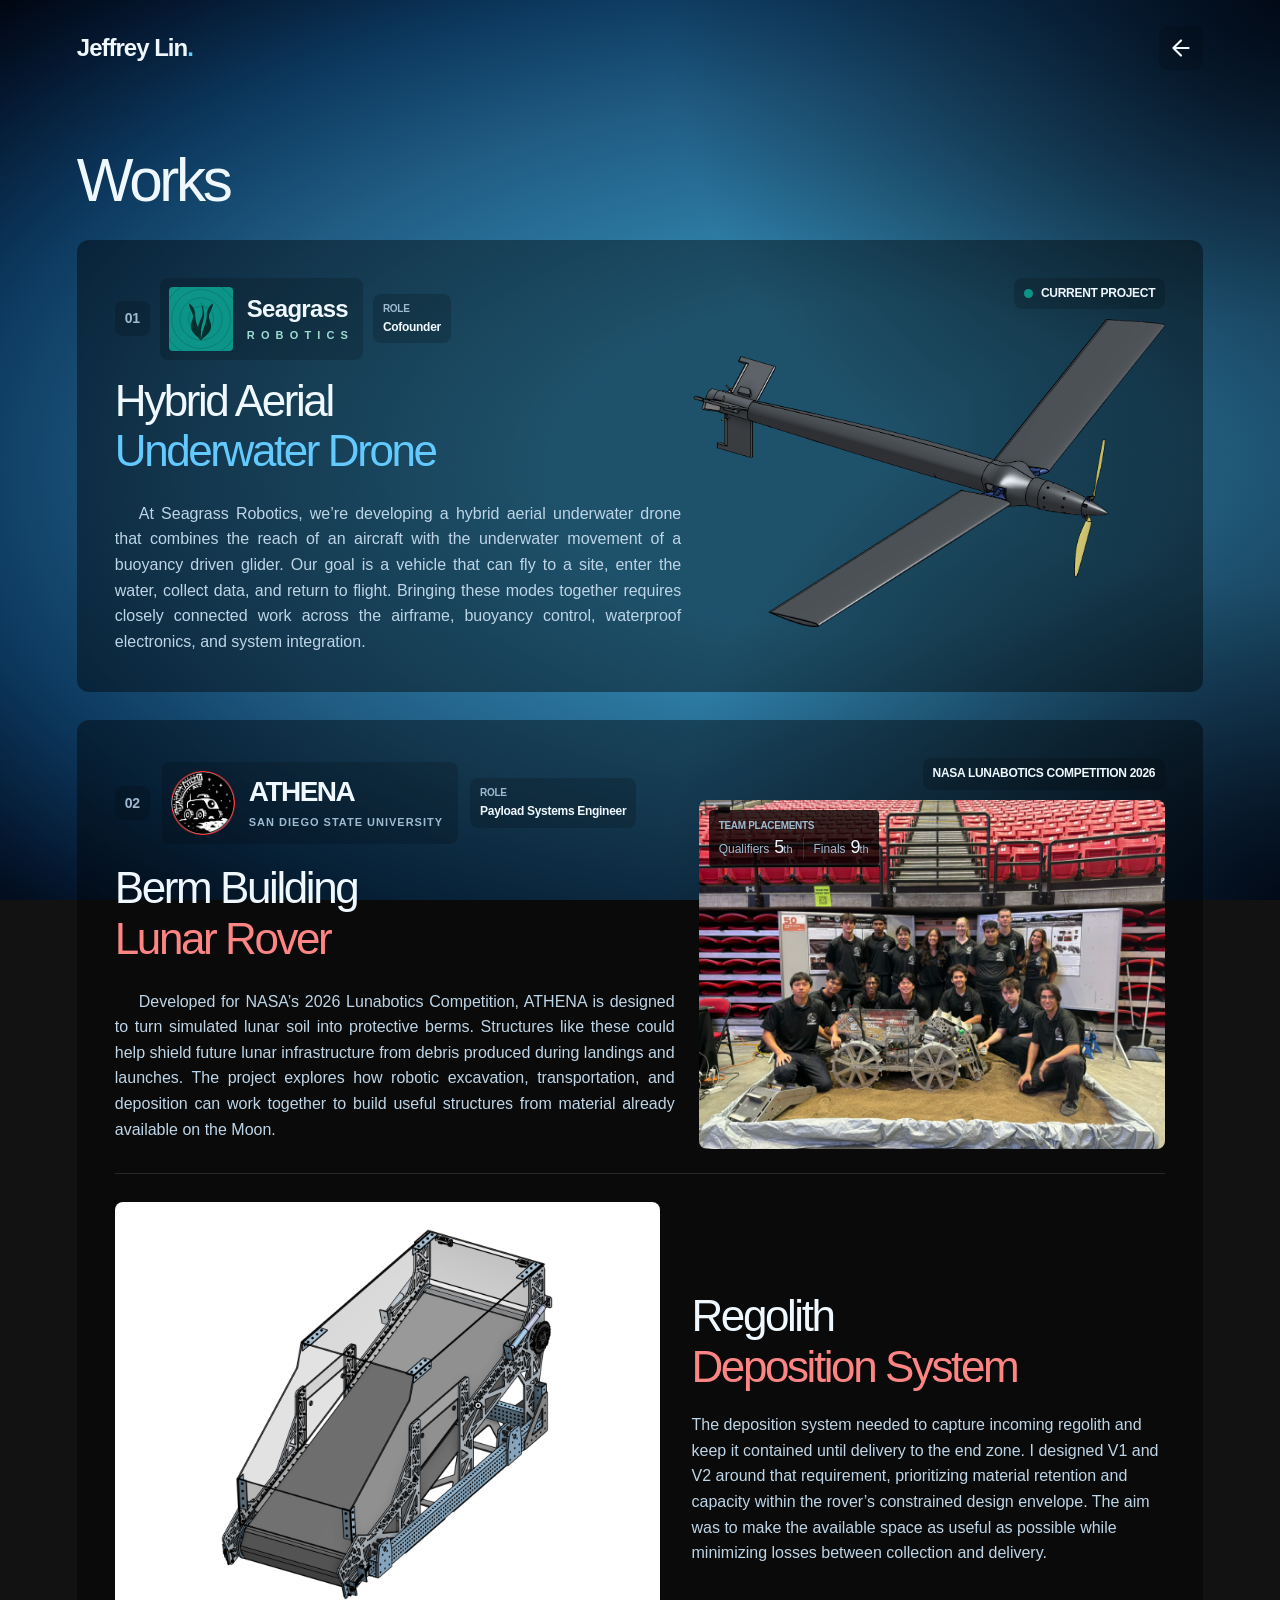
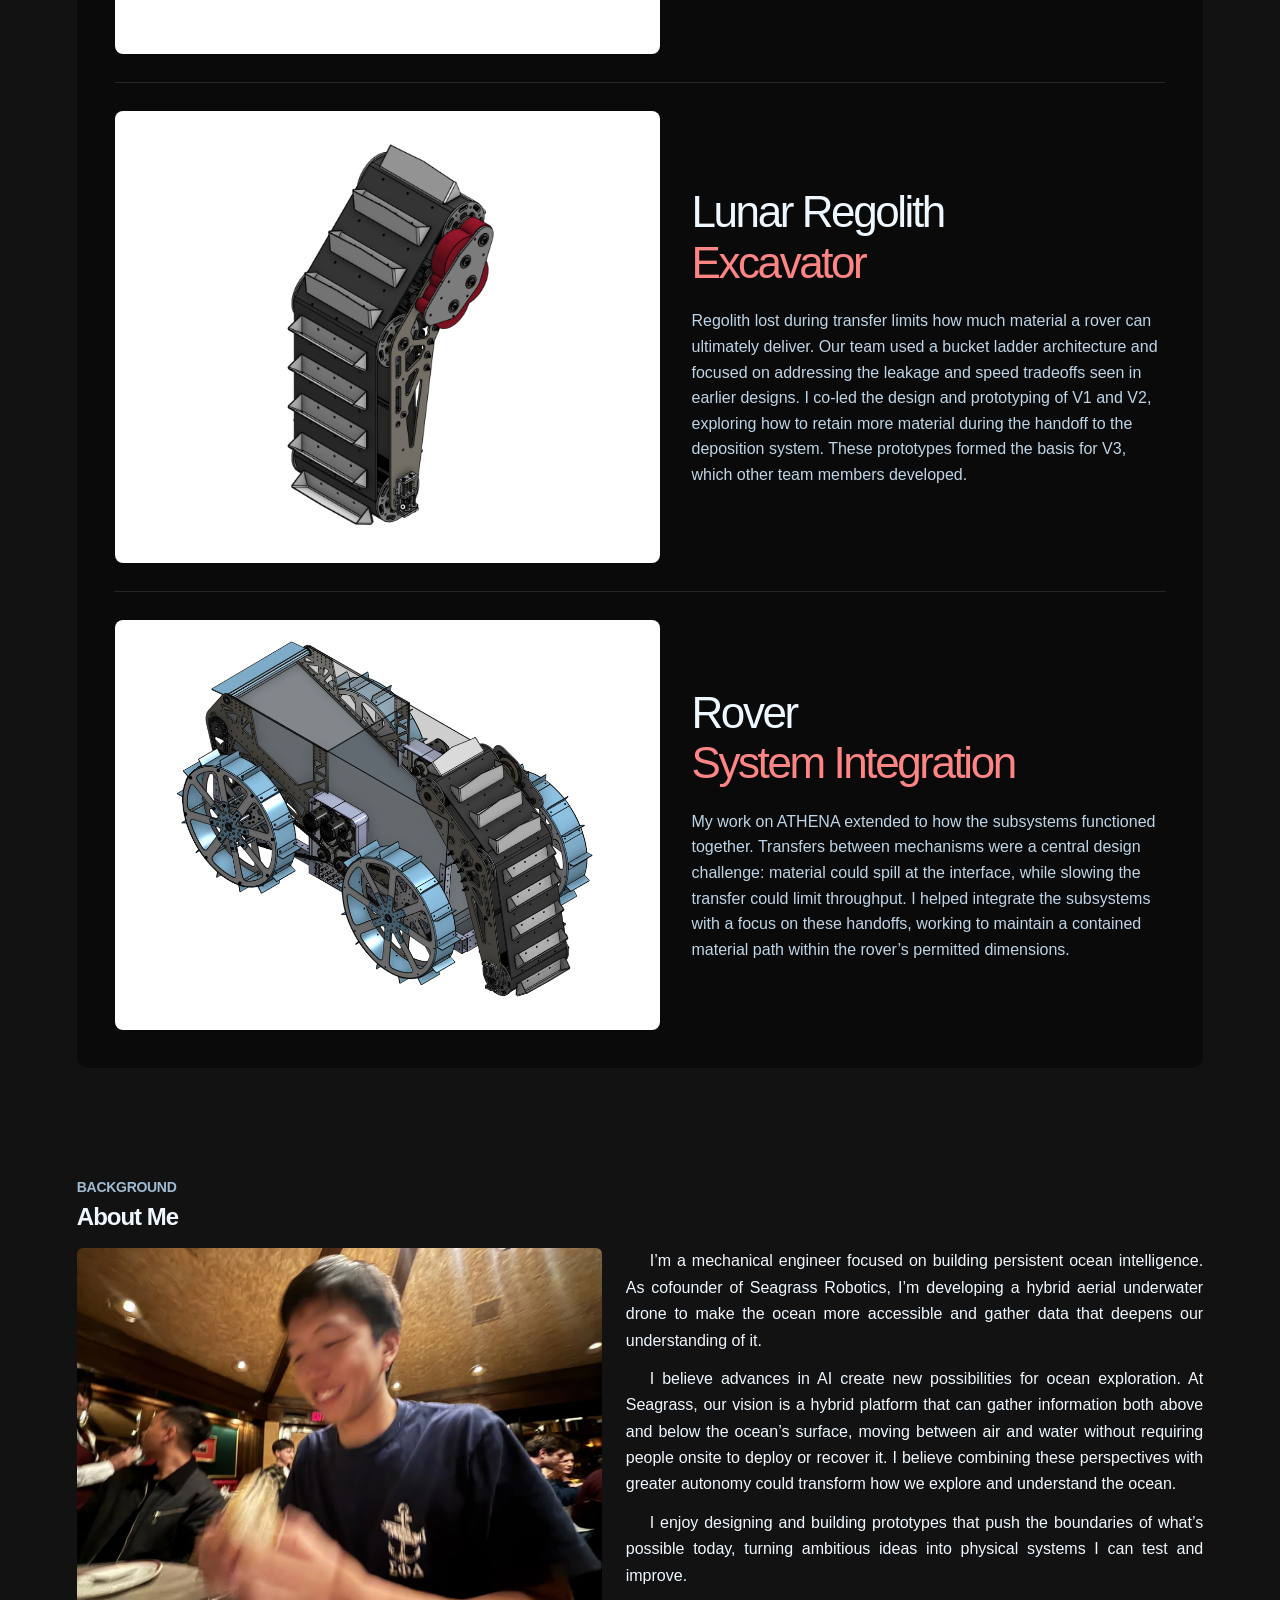
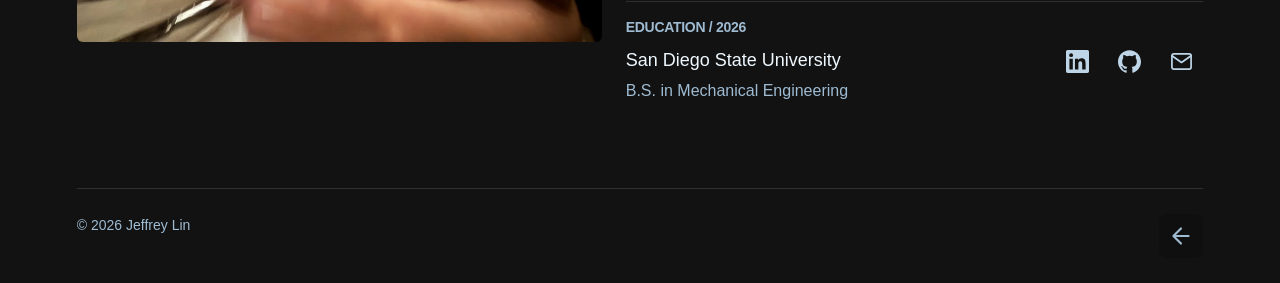
==== commit aaa8af3b: "Publish updated portfolio" ====
--- a/work/index.html
+++ b/work/index.html
@@ -114,7 +114,7 @@
               </figure>
               <div class="subsystem-copy">
                 <h4 id="deposition-title">Regolith<br /><span>Deposition System</span></h4>
-                <p>I fully designed the entire deposition system, developing it through multiple iterations, including V1 and V2.</p>
+                <p>The deposition system needed to capture incoming regolith and keep it contained until delivery to the end zone. I designed V1 and V2 around that requirement, prioritizing material retention and capacity within the rover’s constrained design envelope. The aim was to make the available space as useful as possible while minimizing losses between collection and delivery.</p>
               </div>
             </section>
             <section class="subsystem-section" aria-labelledby="excavator-title">
@@ -125,7 +125,7 @@
               </figure>
               <div class="subsystem-copy">
                 <h4 id="excavator-title">Lunar Regolith<br /><span>Excavator</span></h4>
-                <p>I helped design and build V1 and V2 of the excavator. The final excavator version was designed by other team members.</p>
+                <p>Regolith lost during transfer limits how much material a rover can ultimately deliver. Our team used a bucket ladder architecture and focused on addressing the leakage and speed tradeoffs seen in earlier designs. I co-led the design and prototyping of V1 and V2, exploring how to retain more material during the handoff to the deposition system. These prototypes formed the basis for V3, which other team members developed.</p>
               </div>
             </section>
             <section class="subsystem-section" aria-labelledby="integration-title">
@@ -136,7 +136,7 @@
               </figure>
               <div class="subsystem-copy">
                 <h4 id="integration-title">Rover<br /><span>System Integration</span></h4>
-                <p>I was extensively involved in subsystem integration across the team.</p>
+                <p>My work on ATHENA extended to how the subsystems functioned together. Transfers between mechanisms were a central design challenge: material could spill at the interface, while slowing the transfer could limit throughput. I helped integrate the subsystems with a focus on these handoffs, working to maintain a contained material path within the rover’s permitted dimensions.</p>
               </div>
             </section>
           </div>
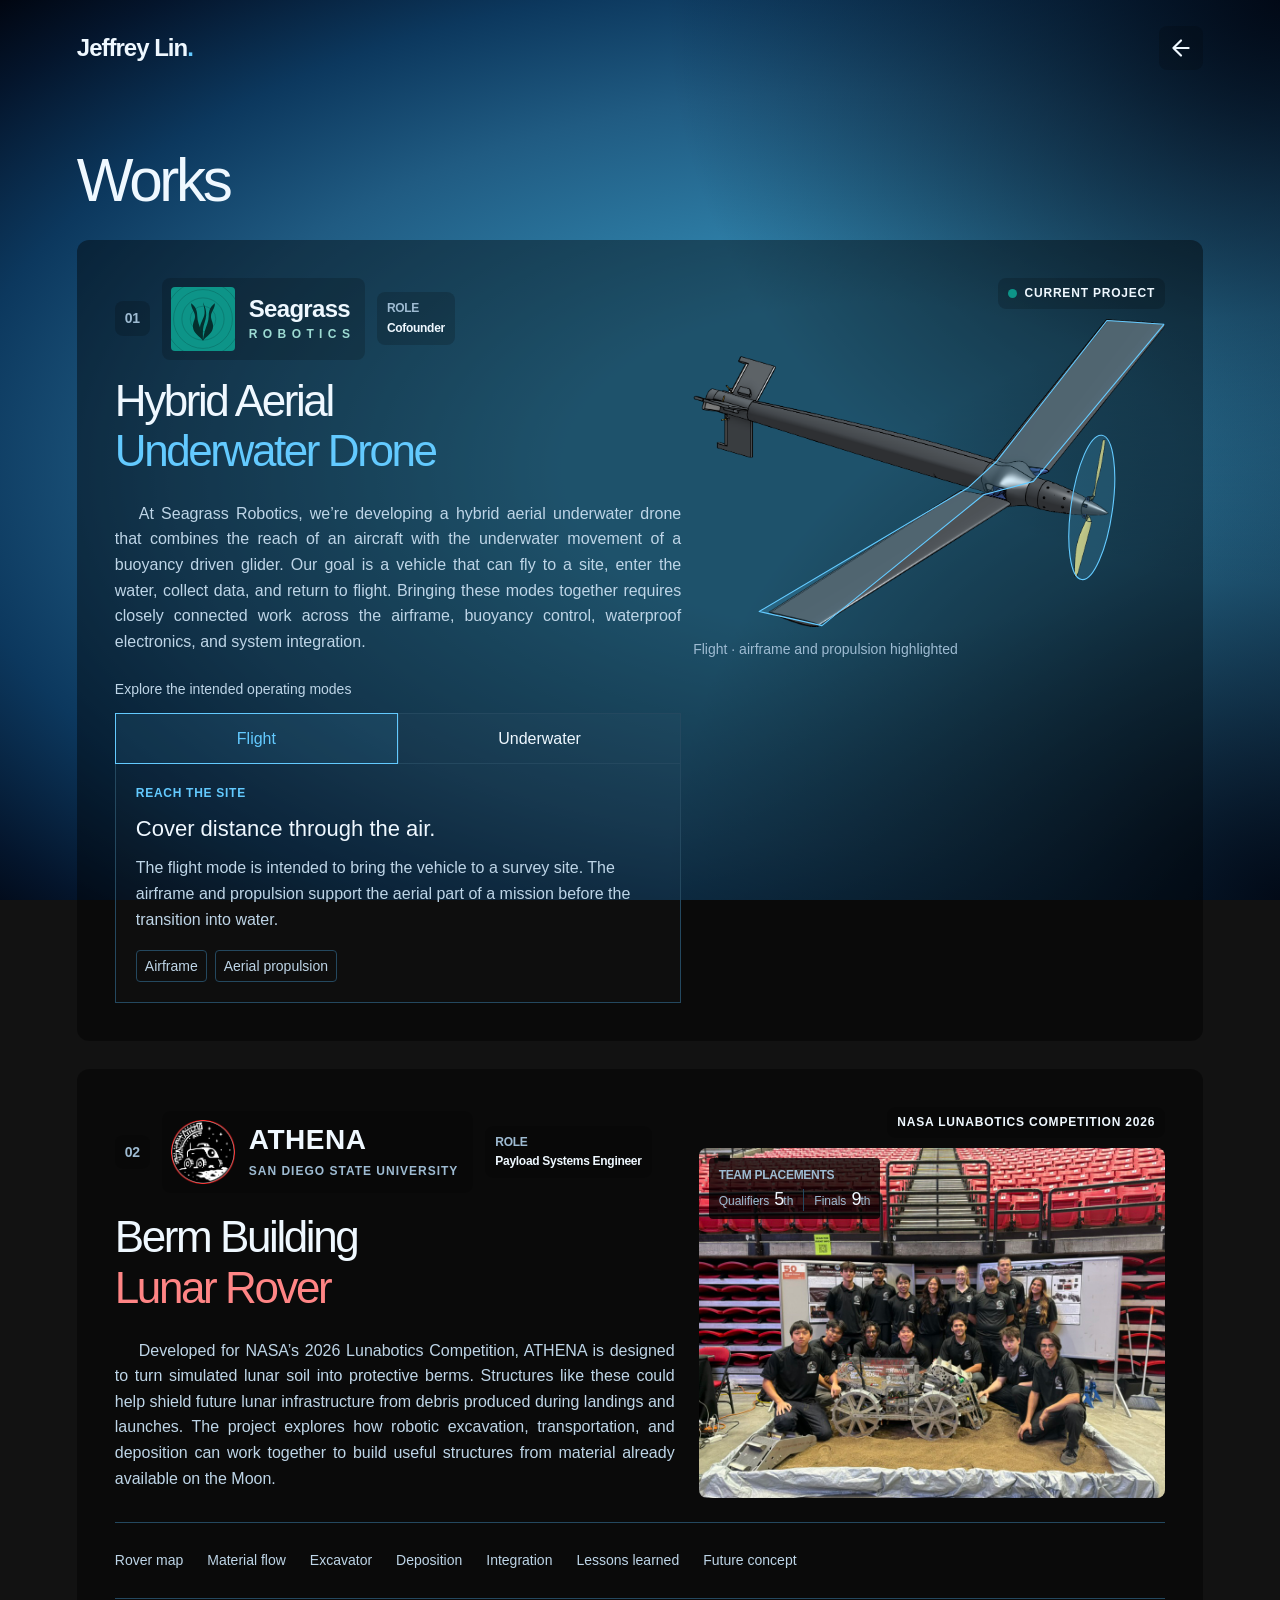
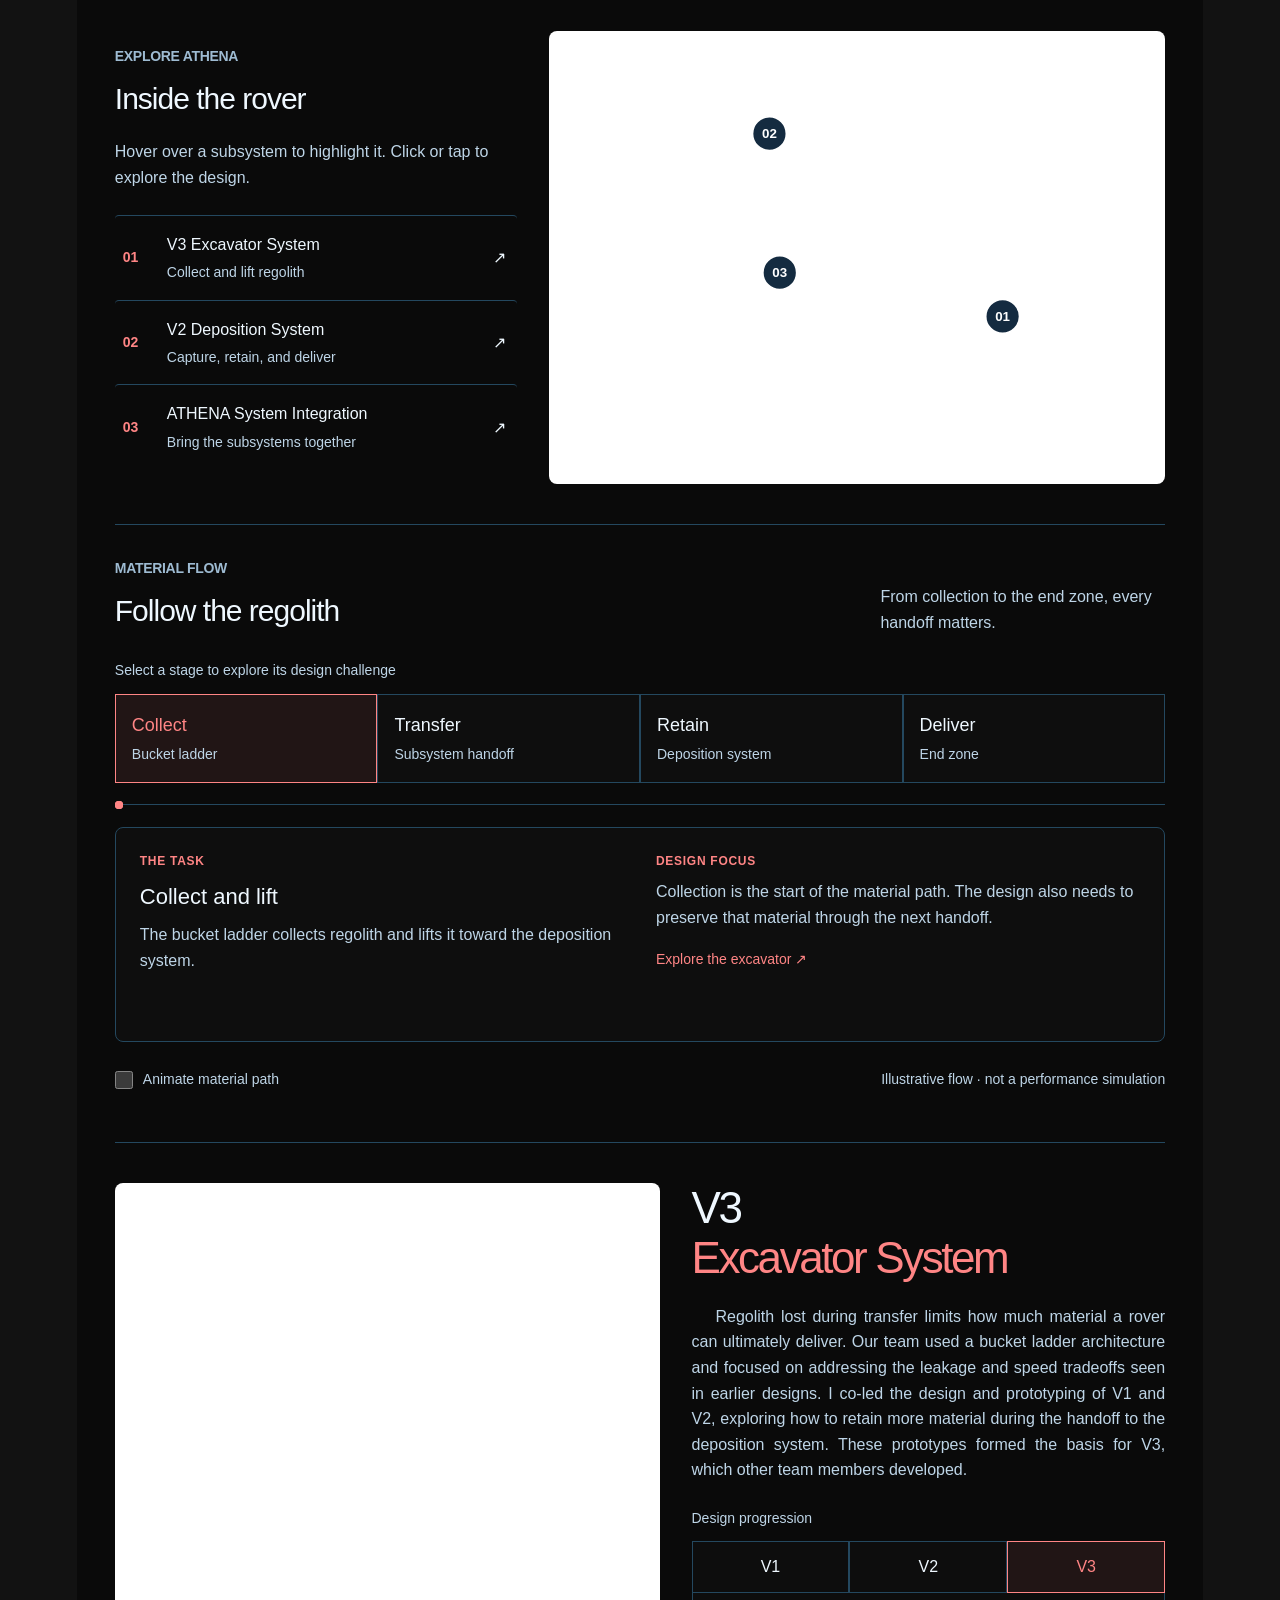
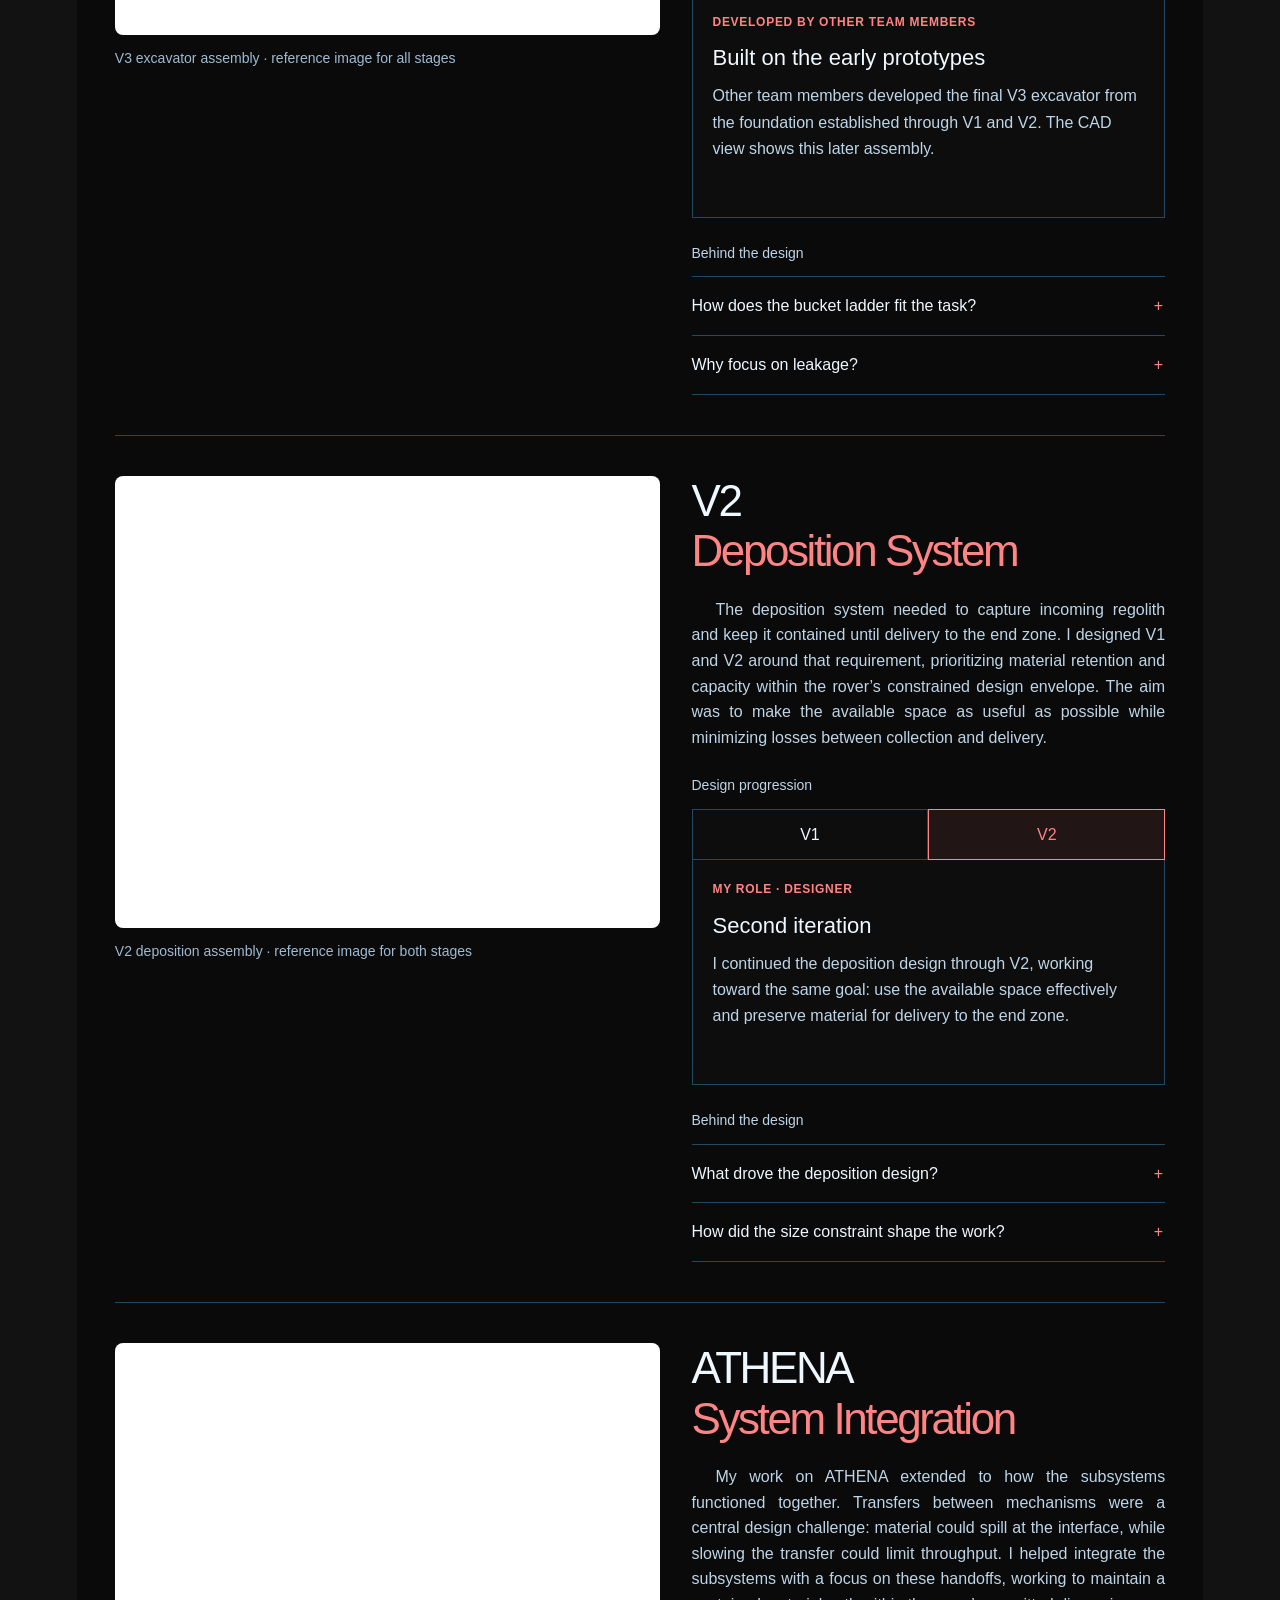
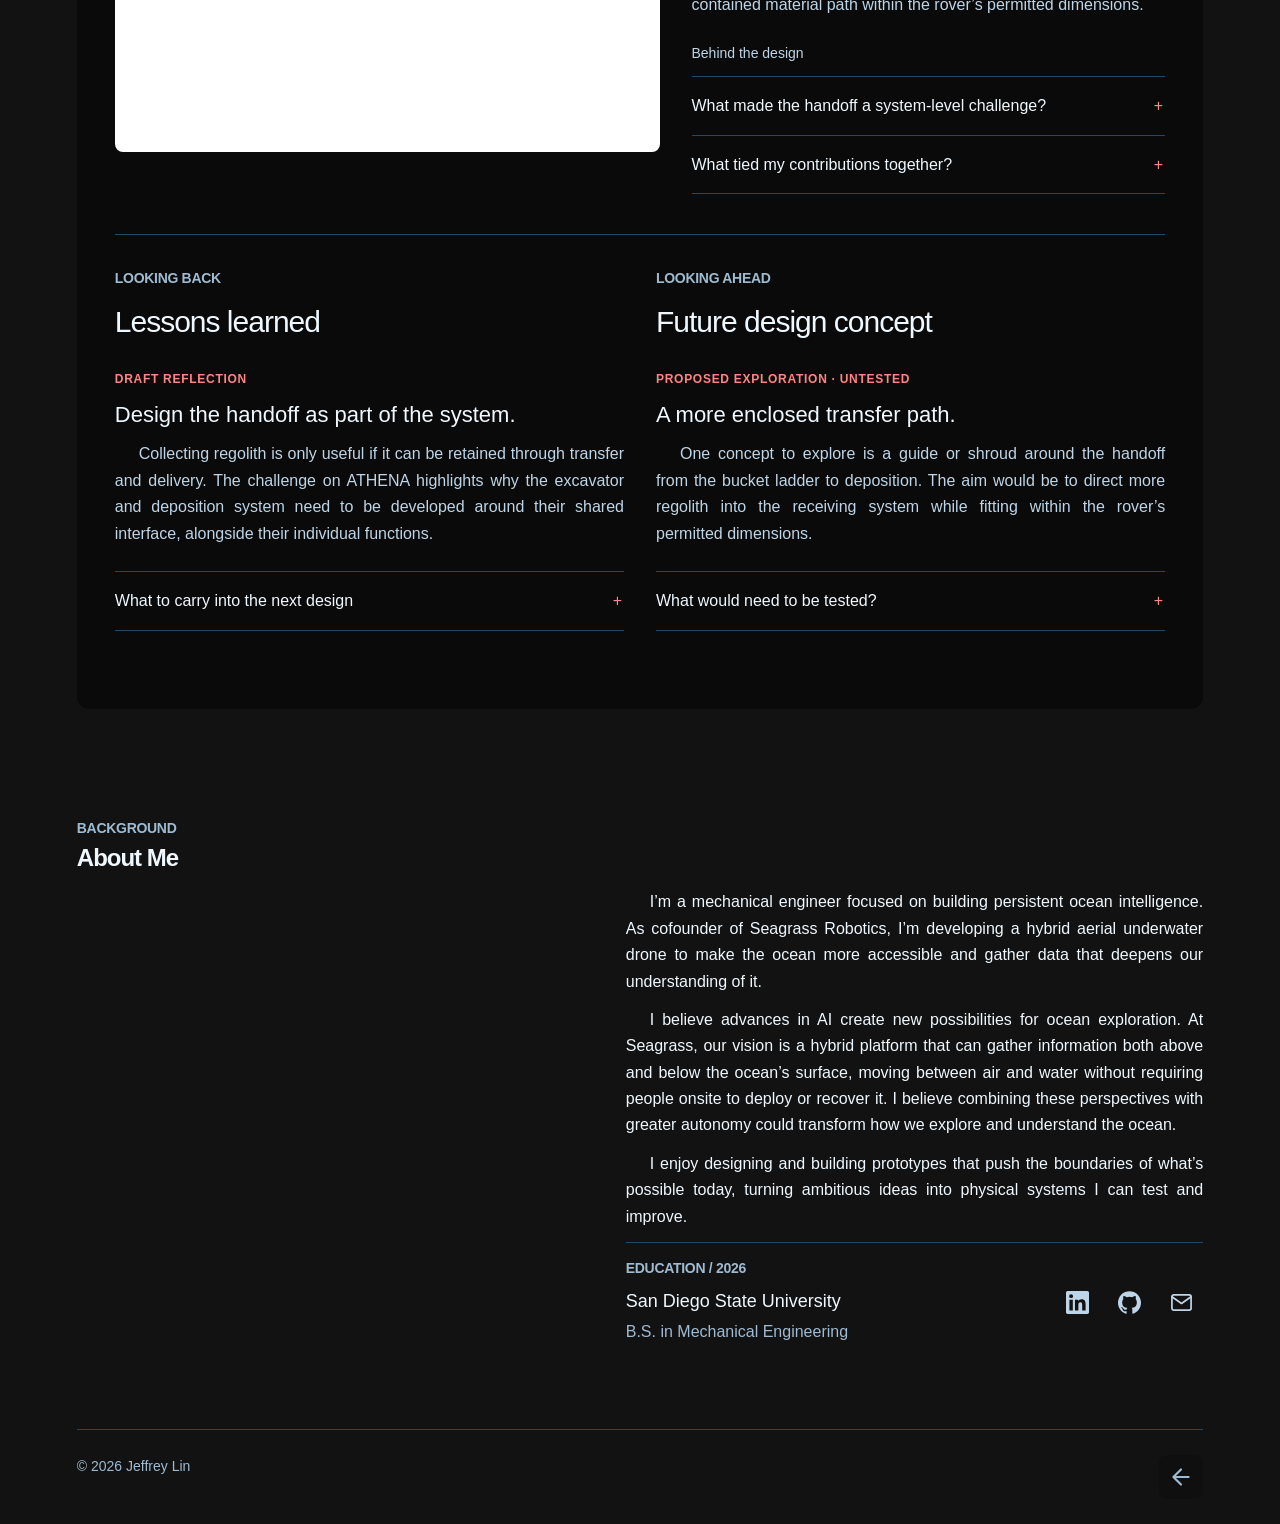
==== commit db01be48: "Publish updated portfolio" ====
--- a/work/index.html
+++ b/work/index.html
@@ -1,15 +1,18 @@
 <!doctype html>
 <html lang="en">
   <head>
+    <meta http-equiv="Content-Security-Policy" content="default-src &#39;none&#39;; img-src &#39;self&#39;; style-src &#39;self&#39;; script-src &#39;none&#39;; connect-src &#39;none&#39;; object-src &#39;none&#39;; base-uri &#39;none&#39;; form-action &#39;none&#39;">
+
     <meta charset="utf-8" />
     <meta name="viewport" content="width=device-width, initial-scale=1" />
+    <meta name="referrer" content="strict-origin-when-cross-origin" />
     <title>Works | Jeffrey Lin</title>
     <meta
       name="description"
       content="Seagrass Robotics, ATHENA rover payload systems, and Jeffrey Lin’s mechanical engineering background."
     />
     <link rel="icon" type="image/svg+xml" href="../favicon.svg" />
-    <link rel="stylesheet" crossorigin href="../assets/styles-CP2E6Ir5.css">
+    <link rel="stylesheet" crossorigin href="../assets/styles-B0CdjXd7.css">
   </head>
   <body class="work-page">
     <a class="skip" href="#main">Skip to content</a>
@@ -53,13 +56,25 @@
                 work across the airframe, buoyancy control, waterproof electronics,
                 and system integration.
               </p>
+              <fieldset class="version-picker seagrass-modes" id="seagrass-modes">
+                <legend>Explore the intended operating modes</legend>
+                <input class="choice-input" type="radio" name="seagrass-mode" id="mode-flight" checked /><label class="version-choice" for="mode-flight">Flight</label>
+                <input class="choice-input" type="radio" name="seagrass-mode" id="mode-underwater" /><label class="version-choice" for="mode-underwater">Underwater</label>
+                <div class="version-panel flight-panel"><span class="detail-label">REACH THE SITE</span><h5>Cover distance through the air.</h5><p>The flight mode is intended to bring the vehicle to a survey site. The airframe and propulsion support the aerial part of a mission before the transition into water.</p><div class="mode-components"><span>Airframe</span><span>Aerial propulsion</span></div></div>
+                <div class="version-panel underwater-panel"><span class="detail-label">EXPLORE BELOW THE SURFACE</span><h5>Move with buoyancy control.</h5><p>The underwater mode is intended to use buoyancy-driven gliding to move through the water and collect data. Buoyancy control, waterproof electronics, and integration connect this mode with the vehicle’s aerial operation.</p><div class="mode-components"><span>Buoyancy control</span><span>Waterproof electronics</span></div></div>
+              </fieldset>
             </div>
             <div class="seagrass-visual">
             <span class="tag"><span class="current-project-dot" aria-hidden="true"></span>CURRENT PROJECT</span>
             <figure class="work-image drone-work-image">
               <div class="work-image-frame">
                 <img src="../images/seagrass-drone.webp" width="1310" height="1043" alt="CAD view of the Seagrass Robotics hybrid aerial underwater drone" loading="lazy" decoding="async" />
-              </div>
+                <svg class="drone-mode-overlay" viewBox="20 107 1270 829" aria-hidden="true">
+                  <g class="flight-highlight"><path d="M838 489 1134 111 1288 121 936 544 802 580 367 932 198 894 759 562 Z" /><ellipse cx="1093" cy="614" rx="56" ry="196" transform="rotate(8 1093 614)" /></g>
+                  <g class="underwater-highlight"><path d="M180 329 809 478 929 519 1022 574 1072 612 1063 649 925 624 804 584 174 387 Z" /></g>
+                </svg>
+              </div>
+              <figcaption class="drone-mode-caption"><span class="flight-caption">Flight · airframe and propulsion highlighted</span><span class="underwater-caption">Underwater · body region highlighted; internal systems are not visible in this CAD view</span></figcaption>
             </figure>
             </div>
           </div>
@@ -106,39 +121,137 @@
             </div>
           </div>
           <div class="subsystem-sections">
-            <section class="subsystem-section" aria-labelledby="deposition-title">
+            <nav class="athena-nav" aria-label="Explore ATHENA design">
+              <a href="#rover-explorer-title">Rover map</a><a href="#material-flow">Material flow</a><a href="#excavator">Excavator</a><a href="#deposition">Deposition</a><a href="#integration">Integration</a><a href="#lessons-learned">Lessons learned</a><a href="#future-concept">Future concept</a>
+            </nav>
+            <section class="rover-explorer" aria-labelledby="rover-explorer-title">
+              <div class="rover-explorer-copy">
+                <p class="eyebrow">EXPLORE ATHENA</p>
+                <h4 id="rover-explorer-title">Inside the rover</h4>
+                <p>Hover over a subsystem to highlight it. Click or tap to explore the design.</p>
+                <nav class="rover-map-links" aria-label="ATHENA subsystems">
+                  <a class="map-excavator" href="#excavator"><span class="map-number">01</span><span><strong>V3 Excavator System</strong><small>Collect and lift regolith</small></span><span aria-hidden="true">↗</span></a>
+                  <a class="map-deposition" href="#deposition"><span class="map-number">02</span><span><strong>V2 Deposition System</strong><small>Capture, retain, and deliver</small></span><span aria-hidden="true">↗</span></a>
+                  <a class="map-integration" href="#integration"><span class="map-number">03</span><span><strong>ATHENA System Integration</strong><small>Bring the subsystems together</small></span><span aria-hidden="true">↗</span></a>
+                </nav>
+              </div>
+              <div class="rover-map">
+                <img src="../images/athena-integration.png" width="1014" height="746" alt="ATHENA rover with numbered links: 01 front bucket ladder, 02 upper deposition assembly, 03 chassis integration." loading="lazy" decoding="async" />
+                <svg class="rover-map-overlay" viewBox="0 0 1014 746" aria-label="Interactive rover subsystem map">
+                  <a class="map-integration" href="#integration" aria-label="03: Explore ATHENA system integration">
+                    <polygon points="112,281 331,224 613,387 645,597 516,694 330,484 164,506 91,381" />
+                    <circle cx="380" cy="398" r="28" /><text x="380" y="398">03</text>
+                  </a>
+                  <a class="map-deposition" href="#deposition" aria-label="02: Explore V2 deposition system">
+                    <polygon points="149,110 315,12 531,113 687,207 639,430 388,305 171,241" />
+                    <circle cx="363" cy="169" r="28" /><text x="363" y="169">02</text>
+                  </a>
+                  <a class="map-excavator" href="#excavator" aria-label="01: Explore V3 excavator system">
+                    <polygon points="554,242 684,199 793,278 869,646 805,711 704,714 640,430" />
+                    <circle cx="747" cy="470" r="28" /><text x="747" y="470">01</text>
+                  </a>
+                </svg>
+              </div>
+            </section>
+            <section id="material-flow" class="design-module flow-module" aria-labelledby="flow-title">
+              <div class="module-heading"><div><p class="eyebrow">MATERIAL FLOW</p><h4 id="flow-title">Follow the regolith</h4></div><p>From collection to the end zone, every handoff matters.</p></div>
+              <fieldset class="flow-picker">
+                <legend>Select a stage to explore its design challenge</legend>
+                <input class="choice-input" type="radio" name="regolith-stage" id="flow-collect" checked /><label class="stage-choice" for="flow-collect"><strong>Collect</strong><span>Bucket ladder</span></label>
+                <input class="choice-input" type="radio" name="regolith-stage" id="flow-transfer" /><label class="stage-choice" for="flow-transfer"><strong>Transfer</strong><span>Subsystem handoff</span></label>
+                <input class="choice-input" type="radio" name="regolith-stage" id="flow-retain" /><label class="stage-choice" for="flow-retain"><strong>Retain</strong><span>Deposition system</span></label>
+                <input class="choice-input" type="radio" name="regolith-stage" id="flow-deliver" /><label class="stage-choice" for="flow-deliver"><strong>Deliver</strong><span>End zone</span></label>
+                <div class="material-track" aria-hidden="true"><span></span><span></span><span></span></div>
+                <div class="flow-panel panel-collect"><div><span class="detail-label">THE TASK</span><h5>Collect and lift</h5><p>The bucket ladder collects regolith and lifts it toward the deposition system.</p></div><div><span class="detail-label">DESIGN FOCUS</span><p>Collection is the start of the material path. The design also needs to preserve that material through the next handoff.</p><a class="text-link" href="#excavator">Explore the excavator ↗</a></div></div>
+                <div class="flow-panel panel-transfer"><div><span class="detail-label">THE TASK</span><h5>Make the handoff</h5><p>Regolith moves from the excavator into the deposition system.</p></div><div><span class="detail-label">DESIGN FOCUS</span><p>This interface was a central focus of my work: reducing spillage without relying on slower operation to keep material contained.</p><a class="text-link" href="#integration">Explore system integration ↗</a></div></div>
+                <div class="flow-panel panel-retain"><div><span class="detail-label">THE TASK</span><h5>Keep what was collected</h5><p>The deposition system captures incoming regolith and holds it for transport.</p></div><div><span class="detail-label">DESIGN FOCUS</span><p>Maximize useful capacity and retention inside the rover’s permitted design envelope.</p><a class="text-link" href="#deposition">Explore the deposition system ↗</a></div></div>
+                <div class="flow-panel panel-deliver"><div><span class="detail-label">THE TASK</span><h5>Reach the end zone</h5><p>The retained regolith is transported to the end zone for deposition.</p></div><div><span class="detail-label">DESIGN FOCUS</span><p>The goal across the full material path is to preserve as much collected regolith as possible for delivery.</p><a class="text-link" href="#deposition">Explore the deposition system ↗</a></div></div>
+                <div class="flow-footer"><label class="motion-control"><input type="checkbox" id="flow-motion" /> Animate material path</label><span>Illustrative flow · not a performance simulation</span></div>
+              </fieldset>
+            </section>
+            <section id="excavator" class="subsystem-section" aria-labelledby="excavator-title">
+              <figure class="work-image subsystem-image">
+                <div class="work-image-frame">
+                  <img src="../images/athena-excavator.png" width="808" height="1172" alt="CAD model of ATHENA’s excavator assembly with bucket conveyor and drive mechanism" loading="lazy" decoding="async" />
+                </div>
+                <figcaption>V3 excavator assembly · reference image for all stages</figcaption>
+              </figure>
+              <div class="subsystem-copy">
+                <h4 id="excavator-title">V3<br /><span>Excavator System</span></h4>
+                <p>Regolith lost during transfer limits how much material a rover can ultimately deliver. Our team used a bucket ladder architecture and focused on addressing the leakage and speed tradeoffs seen in earlier designs. I co-led the design and prototyping of V1 and V2, exploring how to retain more material during the handoff to the deposition system. These prototypes formed the basis for V3, which other team members developed.</p>
+                <fieldset class="version-picker excavator-versions">
+                  <legend>Design progression</legend>
+                  <input class="choice-input" type="radio" name="excavator-version" id="exc-v1" /><label class="version-choice" for="exc-v1">V1</label>
+                  <input class="choice-input" type="radio" name="excavator-version" id="exc-v2" /><label class="version-choice" for="exc-v2">V2</label>
+                  <input class="choice-input" type="radio" name="excavator-version" id="exc-v3" checked /><label class="version-choice" for="exc-v3">V3</label>
+                  <div class="version-panel exc-panel-v1"><span class="detail-label">MY ROLE · CO-LED DESIGN &amp; PROTOTYPING</span><h5>Early prototype</h5><p>I co-led the design and prototyping of V1. The early excavator work used a bucket ladder architecture, with regolith retention during transfer as a central design focus.</p></div>
+                  <div class="version-panel exc-panel-v2"><span class="detail-label">MY ROLE · CO-LED DESIGN &amp; PROTOTYPING</span><h5>Continued prototyping</h5><p>I also co-led V2. Together, V1 and V2 established the basis for V3, with my work focused on retaining material during the handoff to deposition.</p></div>
+                  <div class="version-panel exc-panel-v3"><span class="detail-label">DEVELOPED BY OTHER TEAM MEMBERS</span><h5>Built on the early prototypes</h5><p>Other team members developed the final V3 excavator from the foundation established through V1 and V2. The CAD view shows this later assembly.</p></div>
+                </fieldset>
+                <div class="design-decisions"><h5>Behind the design</h5>
+                  <details><summary>How does the bucket ladder fit the task?</summary><p>The bucket ladder combines collection and lifting along a moving series of buckets. Our design work focused on the transfer into deposition, where retaining material was critical to useful throughput.</p></details>
+                  <details><summary>Why focus on leakage?</summary><p>Material lost between subsystems cannot be delivered to the end zone. Earlier designs often faced leakage or a compromise in speed; our goal was to retain more regolith without sacrificing operating speed.</p></details>
+                </div>
+              </div>
+            </section>
+            <section id="deposition" class="subsystem-section" aria-labelledby="deposition-title">
               <figure class="work-image subsystem-image">
                 <div class="work-image-frame">
                   <img src="../images/athena-deposition.webp" width="1160" height="1082" alt="CAD model of ATHENA’s deposition system" loading="lazy" decoding="async" />
                 </div>
+                <figcaption>V2 deposition assembly · reference image for both stages</figcaption>
               </figure>
               <div class="subsystem-copy">
-                <h4 id="deposition-title">Regolith<br /><span>Deposition System</span></h4>
+                <h4 id="deposition-title">V2<br /><span>Deposition System</span></h4>
                 <p>The deposition system needed to capture incoming regolith and keep it contained until delivery to the end zone. I designed V1 and V2 around that requirement, prioritizing material retention and capacity within the rover’s constrained design envelope. The aim was to make the available space as useful as possible while minimizing losses between collection and delivery.</p>
-              </div>
-            </section>
-            <section class="subsystem-section" aria-labelledby="excavator-title">
-              <figure class="work-image subsystem-image">
-                <div class="work-image-frame">
-                  <img src="../images/athena-excavator.png" width="808" height="1172" alt="CAD model of ATHENA’s excavator assembly with bucket conveyor and drive mechanism" loading="lazy" decoding="async" />
-                </div>
-              </figure>
-              <div class="subsystem-copy">
-                <h4 id="excavator-title">Lunar Regolith<br /><span>Excavator</span></h4>
-                <p>Regolith lost during transfer limits how much material a rover can ultimately deliver. Our team used a bucket ladder architecture and focused on addressing the leakage and speed tradeoffs seen in earlier designs. I co-led the design and prototyping of V1 and V2, exploring how to retain more material during the handoff to the deposition system. These prototypes formed the basis for V3, which other team members developed.</p>
-              </div>
-            </section>
-            <section class="subsystem-section" aria-labelledby="integration-title">
+                <fieldset class="version-picker deposition-versions">
+                  <legend>Design progression</legend>
+                  <input class="choice-input" type="radio" name="deposition-version" id="dep-v1" /><label class="version-choice" for="dep-v1">V1</label>
+                  <input class="choice-input" type="radio" name="deposition-version" id="dep-v2" checked /><label class="version-choice" for="dep-v2">V2</label>
+                  <div class="version-panel dep-panel-v1"><span class="detail-label">MY ROLE · DESIGNER</span><h5>First iteration</h5><p>I designed V1 as part of the deposition system’s development. Across V1 and V2, the priority was to capture and retain regolith within the available rover envelope.</p></div>
+                  <div class="version-panel dep-panel-v2"><span class="detail-label">MY ROLE · DESIGNER</span><h5>Second iteration</h5><p>I continued the deposition design through V2, working toward the same goal: use the available space effectively and preserve material for delivery to the end zone.</p></div>
+                </fieldset>
+                <div class="design-decisions"><h5>Behind the design</h5>
+                  <details><summary>What drove the deposition design?</summary><p>Retention and capacity were the main priorities. The system needed to catch regolith arriving from the excavator and keep it contained until delivery.</p></details>
+                  <details><summary>How did the size constraint shape the work?</summary><p>The rover had a permitted boundary box. My work focused on making useful space for regolith within that envelope while accounting for the interfaces with the other subsystems.</p></details>
+                </div>
+              </div>
+            </section>
+            <section id="integration" class="subsystem-section" aria-labelledby="integration-title">
               <figure class="work-image subsystem-image">
                 <div class="work-image-frame">
                   <img src="../images/athena-integration.png" width="1014" height="746" alt="CAD model of the complete ATHENA rover showing the excavator, chassis, and wheels" loading="lazy" decoding="async" />
                 </div>
               </figure>
               <div class="subsystem-copy">
-                <h4 id="integration-title">Rover<br /><span>System Integration</span></h4>
+                <h4 id="integration-title">ATHENA<br /><span>System Integration</span></h4>
                 <p>My work on ATHENA extended to how the subsystems functioned together. Transfers between mechanisms were a central design challenge: material could spill at the interface, while slowing the transfer could limit throughput. I helped integrate the subsystems with a focus on these handoffs, working to maintain a contained material path within the rover’s permitted dimensions.</p>
-              </div>
-            </section>
+                <div class="design-decisions"><h5>Behind the design</h5>
+                  <details><summary>What made the handoff a system-level challenge?</summary><p>The excavator’s output and deposition system’s intake had to work together. I worked across the team on these interfaces, with a focus on keeping material contained as it moved between mechanisms.</p></details>
+                  <details><summary>What tied my contributions together?</summary><p>Across excavator prototyping, deposition design, and integration, my focus was preserving regolith within the rover’s permitted dimensions so more of the collected material could reach the end zone.</p></details>
+                </div>
+              </div>
+            </section>
+            <div class="athena-reflections">
+              <section id="lessons-learned" class="design-module reflection-module" aria-labelledby="lessons-title">
+                <div class="module-heading"><div><p class="eyebrow">LOOKING BACK</p><h4 id="lessons-title">Lessons learned</h4></div></div>
+                <span class="detail-label">DRAFT REFLECTION</span>
+                <h5>Design the handoff as part of the system.</h5>
+                <p>Collecting regolith is only useful if it can be retained through transfer and delivery. The challenge on ATHENA highlights why the excavator and deposition system need to be developed around their shared interface, alongside their individual functions.</p>
+                <div class="design-decisions">
+                  <details><summary>What to carry into the next design</summary><p>Prototype the transfer between mechanisms early. Evaluate the material that reaches deposition, the material lost along the way, and the time required for the transfer together.</p></details>
+                </div>
+              </section>
+              <section id="future-concept" class="design-module reflection-module" aria-labelledby="future-title">
+                <div class="module-heading"><div><p class="eyebrow">LOOKING AHEAD</p><h4 id="future-title">Future design concept</h4></div></div>
+                <span class="detail-label">PROPOSED EXPLORATION · UNTESTED</span>
+                <h5>A more enclosed transfer path.</h5>
+                <p>One concept to explore is a guide or shroud around the handoff from the bucket ladder to deposition. The aim would be to direct more regolith into the receiving system while fitting within the rover’s permitted dimensions.</p>
+                <div class="design-decisions">
+                  <details><summary>What would need to be tested?</summary><p>Compare an enclosed handoff with the existing interface using the same material input and operating speed. Measure retained material, spillage, and transfer time, while checking for buildup, jamming, and interference with moving parts. Any retention benefit would need to be weighed against added mass and maintenance access.</p></details>
+                </div>
+              </section>
+            </div>
           </div>
         </article>
       </section>
@@ -177,7 +290,7 @@
                 aria-label="Jeffrey Lin on LinkedIn (opens in a new tab)"
                 title="LinkedIn"
                 ><svg
-                  viewbox="0 0 24 24"
+                  viewBox="0 0 24 24"
                   fill="currentColor"
                   aria-hidden="true"
                 >
@@ -192,7 +305,7 @@
                 aria-label="Jeffrey Lin on GitHub (opens in a new tab)"
                 title="GitHub"
                 ><svg
-                  viewbox="0 0 24 24"
+                  viewBox="0 0 24 24"
                   fill="currentColor"
                   aria-hidden="true"
                 >
@@ -205,7 +318,7 @@
                 aria-label="Email Jeffrey Lin"
                 title="Email"
                 ><svg
-                  viewbox="0 0 24 24"
+                  viewBox="0 0 24 24"
                   fill="none"
                   stroke="currentColor"
                   stroke-width="1.8"
--- a/assets/styles-B0CdjXd7.css
+++ b/assets/styles-B0CdjXd7.css
@@ -0,0 +1 @@
+*,:before,:after{box-sizing:border-box;border:0 solid;margin:0;padding:0}html{-webkit-text-size-adjust:100%;tab-size:4;-webkit-tap-highlight-color:transparent;scroll-behavior:smooth;scroll-padding-top:2rem;line-height:1.5}h1,h2,h3,h4,h5,h6{font-size:inherit;font-weight:inherit}a{color:inherit;text-decoration:none}img,svg{vertical-align:middle;display:block}img{max-width:100%;height:auto}[hidden]{display:none!important}:root{--background:#071c30;--foreground:#eff8ff;--accent:#63caff;--accent-soft:#63caff18;--accent-hover:#63caff0c;--body-text:#bed5e7;--radius-small:4px;--muted:#9ebbd2;--border:#24485f;--surface:#0000002e;--surface-hover:#0000004d;--panel:#0000006b;--surface-radius:8px;--font-sans:Arial, Helvetica, sans-serif;--lightningcss-light: ;--lightningcss-dark:initial;color-scheme:dark}.athena{--accent:#ff8585;--accent-soft:#ff858518;--accent-hover:#ff85850c}body{color:var(--foreground);font-family:var(--font-sans);background-color:#0000;background-image:radial-gradient(48vw 65vh at 100% 0,#010611eb 0%,#01061194 34%,#0000 100%),radial-gradient(48vw 65vh at 100% 100%,#010611eb 0%,#01061194 34%,#0000 100%),radial-gradient(at 68% 52%,#348db8 0% 25%,#2b779f 39%,#205b82 57%,#0c385e 75%,#04152c 91%,#010611 100%);background-position:0 0,0 0,0 0;background-repeat:repeat,repeat,repeat;background-size:auto,auto,auto;background-attachment:fixed;background-origin:padding-box,padding-box,padding-box;background-clip:border-box,border-box,border-box;margin:0;font-size:16px;line-height:1.6}a:focus-visible{outline:2px solid var(--accent);outline-offset:7px}a:hover{color:var(--accent)}.wrap{width:min(1200px,88%);margin-inline:auto}.header{justify-content:space-between;align-items:center;padding-block:26px;display:flex}.wordmark{letter-spacing:-1px;font-size:24px;font-weight:700}.dot{color:var(--accent)}.eyebrow,.tag,.project-number,.results-caption{font-family:var(--font-sans);letter-spacing:-.3px;font-size:14px;font-weight:700}.eyebrow{color:var(--muted)}h1{letter-spacing:-.055em;margin:24px 0 34px;font-size:clamp(42px,6.4vw,82px);font-weight:500;line-height:1.09}h1 span{color:var(--accent)}.projects{padding-top:52px}.section-heading{justify-content:space-between;align-items:center;margin-bottom:26px;display:flex}h2{letter-spacing:-1px;margin:0;font-size:32px;font-weight:500}.project{background:var(--panel);border-radius:12px;margin-bottom:28px;padding:38px}.project-heading{flex-wrap:wrap;justify-content:space-between;align-items:center;gap:20px;margin-bottom:16px;display:flex}.project-identity{flex-wrap:wrap;align-items:center;gap:12px;min-width:0;max-width:100%;display:flex}.role-bar{border-radius:var(--surface-radius);background:var(--surface);max-width:170px;font-family:var(--font-sans);letter-spacing:-.3px;color:var(--foreground);flex-direction:column;flex:110px;align-items:flex-start;gap:3px;padding:8px 10px;font-size:12px;font-weight:700;line-height:1.4;display:flex}.role-bar-label{color:var(--muted);font-size:12px}.project-identity .project-number{flex-shrink:0}.project-identity .brand-button,.project-identity .brand-button>div{min-width:0}.seagrass .role-bar{flex:none}.project-number{color:var(--muted);border-radius:var(--surface-radius);background:var(--surface);padding:6px 10px}.tag{letter-spacing:.8px;color:var(--foreground);background:var(--surface);border-radius:var(--surface-radius);align-items:center;gap:8px;padding:6px 10px;font-size:12px;display:inline-flex}.current-project-dot{background:#0d9488;border-radius:50%;flex-shrink:0;width:9px;height:9px}.project h3{letter-spacing:-.055em;margin:16px 0 24px;font-size:clamp(30px,3.5vw,44px);font-weight:500;line-height:1.15}.project-summary{color:var(--body-text);font-size:16px}.project .project-summary,.subsystem-copy>p{text-indent:1.5em;text-align:justify;text-align-last:left;-webkit-hyphens:none;hyphens:none;overflow-wrap:normal;word-break:normal;max-width:none}.athena-brand img{object-fit:contain}.work-page .athena-brand h3{color:var(--foreground);letter-spacing:.5px;margin:0;font-size:28px;font-weight:600;line-height:1.15}.athena-brand-school{color:var(--muted);letter-spacing:1px;margin-top:6px;font-size:12px;font-weight:600;line-height:1.5}@media (width<=760px){.work-page .athena-brand h3{font-size:24px}}.athena-team{border-radius:var(--surface-radius);background:var(--surface);align-self:center;min-width:0;margin:0;overflow:hidden}.athena-team>img{width:100%;height:auto}.team-results{border-radius:var(--radius-small);background:#000000c7;max-width:calc(100% - 20px);padding:8px 10px;position:absolute;top:10px;left:10px}.results{flex-wrap:wrap;gap:10px;margin:0;display:flex}.results>div{align-items:baseline;gap:5px;display:flex}.results>div+div{border-left:1px solid var(--border);padding-left:10px}.results dt{color:var(--muted);font-size:12px}.results dd{letter-spacing:-1px;margin:0;font-size:18px;line-height:1.2}.results dd span{letter-spacing:0;color:var(--muted);font-size:12px}.results-caption{color:var(--muted);margin-bottom:3px;font-size:12px;display:block}.subsystem-section{border-top:1px solid var(--border);grid-template-columns:minmax(0,1.15fr) minmax(0,1fr);align-items:start;gap:32px;padding-block:40px;scroll-margin-top:32px;display:grid}.subsystem-image .work-image-frame{border-radius:var(--surface-radius);background:#fff;padding:16px}.subsystem-image img{max-height:420px}.subsystem-copy h4{letter-spacing:-.055em;margin-bottom:20px;font-size:clamp(30px,3.5vw,44px);font-weight:500;line-height:1.15}.subsystem-copy h4 span{color:var(--accent)}.subsystem-copy p{color:var(--body-text);font-size:16px}.athena-nav{border-top:1px solid var(--border);flex-wrap:wrap;gap:8px 24px;padding:18px 0;display:flex}.athena-nav a{color:var(--body-text);padding:8px 0;font-size:14px}.athena-nav a:hover{color:var(--accent)}.athena :is(a,summary,label):focus-visible{outline:2px solid var(--accent);outline-offset:4px}.design-module{border-top:1px solid var(--border);padding-block:32px 40px;scroll-margin-top:32px}.module-heading{justify-content:space-between;align-items:end;gap:24px;margin-bottom:24px;display:flex}.module-heading h4{letter-spacing:-1px;margin-top:8px;font-size:30px;font-weight:500}.module-heading>p{color:var(--body-text);max-width:32ch;font-size:16px}.flow-picker,.version-picker{gap:0;min-width:0;display:grid;position:relative}.flow-picker{grid-template-columns:repeat(4,minmax(0,1fr))}.flow-picker legend,.version-picker legend{color:var(--body-text);padding:0 0 12px;font-size:14px}.choice-input{clip-path:inset(50%);white-space:nowrap;width:1px;height:1px;margin:-1px;padding:0;position:absolute;overflow:hidden}.stage-choice,.version-choice{cursor:pointer;border:1px solid var(--border);background:#ffffff04;padding:16px;transition:background-color .16s,border-color .16s}.stage-choice strong{font-size:18px;font-weight:500;display:block}.stage-choice span{color:var(--body-text);margin-top:4px;font-size:14px;display:block}.stage-choice:hover,.version-choice:hover{background:var(--accent-hover)}.choice-input:checked+label{background:var(--accent-soft);border-color:var(--accent);color:var(--accent)}.choice-input:focus-visible+label{outline-offset:-5px;outline:2px solid #eff8ff}.material-track{grid-column:1/-1;height:28px;margin:8px 0;position:relative;overflow:hidden}.material-track:before{content:"";background:var(--border);height:1px;position:absolute;inset:13px 0 auto}.material-track span{background:0 0;width:100%;height:100%;animation:6s linear infinite paused material-travel;position:absolute;top:0;left:0}.material-track span:nth-child(2){animation-delay:-2s}.material-track span:nth-child(3){animation-delay:-4s}.flow-picker:has(#flow-motion:checked) .material-track span{animation-play-state:running}.material-track span:before{content:"";background:var(--accent);border-radius:50%;width:8px;height:8px;margin-top:10px;display:block}@keyframes material-travel{0%{transform:translate(-8px)}to{transform:translate(100%)}}.flow-panel{border:1px solid var(--border);border-radius:var(--surface-radius);background:#ffffff04;grid-column:1/-1;grid-template-columns:1fr 1fr;gap:32px;min-height:215px;padding:24px;display:none}.detail-label{color:var(--accent);letter-spacing:.06em;font-size:12px;font-weight:700;display:block}.flow-panel h5,.version-panel h5{margin:8px 0;font-size:22px;font-weight:500}.flow-panel p{color:var(--body-text);font-size:16px;line-height:1.65}.flow-panel .detail-label+p{margin-top:8px}.text-link{color:var(--accent);text-underline-offset:4px;margin-top:16px;font-size:14px;display:inline-block}.text-link:hover{text-decoration:underline}#flow-collect:checked~.panel-collect,#flow-transfer:checked~.panel-transfer,#flow-retain:checked~.panel-retain,#flow-deliver:checked~.panel-deliver{display:grid}.flow-footer{color:var(--body-text);flex-wrap:wrap;grid-column:1/-1;justify-content:space-between;gap:12px 24px;margin-top:16px;font-size:14px;display:flex}.motion-control{cursor:pointer;align-items:center;gap:10px;min-height:44px;display:inline-flex}.motion-control input{accent-color:var(--accent);width:18px;height:18px}.flow-footer>span{align-self:center}.subsystem-copy,.subsystem-image{min-width:0}.version-picker{grid-template-columns:repeat(3,minmax(0,1fr));margin-top:24px}.deposition-versions,.seagrass-modes{grid-template-columns:repeat(2,minmax(0,1fr))}.seagrass-modes .version-panel p{color:var(--body-text);font-size:16px;line-height:1.65}.mode-components{flex-wrap:wrap;gap:8px;margin-top:16px;display:flex}.mode-components span{color:var(--body-text);border:1px solid var(--border);border-radius:var(--radius-small);padding:4px 8px;font-size:14px}#mode-flight:checked~.flight-panel,#mode-underwater:checked~.underwater-panel{display:block}.drone-mode-overlay{pointer-events:none;width:100%;height:100%;position:absolute;inset:0}.drone-mode-overlay g{fill:#63caff;fill-opacity:.16;stroke:#63caff;stroke-width:3px;stroke-linejoin:round}.drone-mode-overlay .underwater-highlight{fill:#66d8c6;stroke:#66d8c6}.underwater-highlight,.underwater-caption{display:none}.seagrass:has(#mode-underwater:checked) :is(.flight-highlight,.flight-caption){display:none}.seagrass:has(#mode-underwater:checked) :is(.underwater-highlight,.underwater-caption){display:block}.seagrass:has(#mode-underwater:checked) .drone-work-image .work-image-frame{background:#063548}.drone-work-image .work-image-frame{border-radius:var(--surface-radius);transition:background-color .24s}.work-image .drone-mode-caption{min-height:3em;font-size:14px;line-height:1.5}.version-choice{text-align:center;padding:12px;font-size:16px;font-weight:500}.version-panel{border:1px solid var(--border);background:#ffffff04;border-top:0;grid-column:1/-1;min-height:225px;padding:20px;display:none}.subsystem-copy .version-panel p,.subsystem-copy .design-decisions p{text-align:left;text-indent:0;line-height:1.65}#exc-v1:checked~.exc-panel-v1,#exc-v2:checked~.exc-panel-v2,#exc-v3:checked~.exc-panel-v3,#dep-v1:checked~.dep-panel-v1,#dep-v2:checked~.dep-panel-v2{display:block}.design-decisions{margin-top:24px}.design-decisions>h5{color:var(--body-text);margin-bottom:12px;font-size:14px}.design-decisions details{border-top:1px solid var(--border)}.design-decisions details:last-child{border-bottom:1px solid var(--border)}.design-decisions summary{cursor:pointer;padding:16px 28px 16px 0;font-size:16px;list-style:none;position:relative}.design-decisions summary::-webkit-details-marker{display:none}.design-decisions summary:after{content:"+";color:var(--accent);position:absolute;right:2px}.design-decisions details[open] summary:after{content:"−"}.design-decisions details[open] summary{color:var(--accent)}.design-decisions details p{padding:0 0 20px}.athena-reflections{border-top:1px solid var(--border);grid-template-columns:repeat(2,minmax(0,1fr));gap:32px;display:grid}.reflection-module{border-top:0;min-width:0}.reflection-module .module-heading{margin-bottom:24px}.reflection-module>h5{margin:12px 0;font-size:22px;font-weight:500;line-height:1.3}.reflection-module p:not(.eyebrow){color:var(--body-text);font-size:16px;line-height:1.65}.reflection-module>p{text-indent:1.5em;text-align:justify;text-align-last:left}@media (width<=760px){.athena-reflections{grid-template-columns:minmax(0,1fr);gap:0}.reflection-module+.reflection-module{border-top:1px solid var(--border)}}@media (width>=961px){.subsystem-image{position:sticky;top:32px}}@media (width<=760px){.module-heading{display:block}.module-heading>p{max-width:none;margin-top:12px}.flow-panel{grid-template-columns:minmax(0,1fr);gap:20px;padding:20px}.stage-choice{padding:12px 6px}.stage-choice strong{font-size:16px}.stage-choice span{display:none}.flow-picker legend{max-width:100%}.version-panel{min-height:0}}.rover-explorer{border-top:1px solid var(--border);grid-template-columns:minmax(0,.85fr) minmax(0,1.3fr);align-items:center;gap:32px;padding-block:32px 40px;display:grid}.rover-explorer-copy h4{letter-spacing:-1px;margin:8px 0 16px;font-size:30px;font-weight:500}.rover-explorer-copy>p:not(.eyebrow){color:var(--body-text);font-size:16px}.rover-map-links{margin-top:24px;display:grid}.rover-map-links a{border-top:1px solid var(--border);border-radius:var(--radius-small);grid-template-columns:32px minmax(0,1fr) 16px;align-items:center;gap:12px;padding:16px 8px;transition:background-color .16s,color .16s;display:grid}.rover-map-links strong{font-size:16px;font-weight:500;display:block}.rover-map-links small{color:var(--body-text);margin-top:4px;font-size:14px;display:block}.map-number{color:var(--accent);font-size:14px;font-weight:700}.rover-map{border-radius:var(--surface-radius);background:#fff;position:relative;overflow:hidden}.rover-map>img{width:100%;height:auto;display:block}.rover-map-overlay{width:100%;height:100%;position:absolute;inset:0}.rover-map-overlay a{cursor:pointer}.rover-map-overlay polygon{fill:#ff6161;fill-opacity:0;stroke:#b32f3c;stroke-width:3px;stroke-opacity:0;transition:fill-opacity .16s,stroke-opacity .16s}.rover-map-overlay circle{fill:#142b40;stroke:#fff;stroke-width:3px}.rover-map-overlay text{fill:#fff;text-anchor:middle;dominant-baseline:central;pointer-events:none;font-family:inherit;font-size:22px;font-weight:700}:is(.rover-explorer:has(.map-excavator:hover,.map-excavator:focus-visible) .map-excavator polygon,.rover-explorer:has(.map-deposition:hover,.map-deposition:focus-visible) .map-deposition polygon,.rover-explorer:has(.map-integration:hover,.map-integration:focus-visible) .map-integration polygon){fill-opacity:.25;stroke-opacity:1}:is(.rover-explorer:has(.map-excavator:hover,.map-excavator:focus-visible) .rover-map-links .map-excavator,.rover-explorer:has(.map-deposition:hover,.map-deposition:focus-visible) .rover-map-links .map-deposition,.rover-explorer:has(.map-integration:hover,.map-integration:focus-visible) .rover-map-links .map-integration){background:var(--accent-soft);color:var(--accent)}.rover-map-links a:focus-visible{outline:2px solid var(--accent);outline-offset:3px}.subsystem-section:target .subsystem-copy h4{text-decoration:underline;-webkit-text-decoration-color:var(--accent);text-decoration-color:var(--accent);text-underline-offset:8px;text-decoration-thickness:2px}@media (width<=760px){.rover-explorer{grid-template-columns:minmax(0,1fr);gap:20px}.rover-map{grid-row:2}.subsystem-section{grid-template-columns:minmax(0,1fr);gap:20px}.subsystem-image .work-image-frame{padding:10px}}.about{grid-template-columns:minmax(0,1fr) minmax(0,1.1fr);align-items:start;gap:12px 24px;padding-block:80px;display:grid}.about .eyebrow{margin-top:0}.about-copy{letter-spacing:normal;text-indent:1.5em;text-align:justify;text-align-last:left;-webkit-hyphens:none;hyphens:none;overflow-wrap:normal;word-break:normal;margin:0 0 12px;font-size:16px;line-height:1.65}.about-details{border-top:1px solid var(--border);grid-template-columns:minmax(0,1fr) auto;align-items:center;gap:12px;padding-top:12px;display:grid}.education-socials{justify-self:end}.education{min-width:0}.education h3{margin:6px 0 0;font-size:18px;font-weight:500}.education p{color:var(--muted);margin:4px 0}.footer{border-top:1px solid var(--border);color:var(--muted);justify-content:space-between;gap:20px;padding-block:25px;font-size:14px;display:flex}.skip{background:var(--accent);color:#071c30;z-index:10;padding:10px;position:absolute;top:-100px;left:10px}.skip:focus{color:#071c30;top:10px}.current-project-hero{isolation:isolate;grid-template-columns:minmax(0,1fr);justify-content:center;align-items:center;min-height:calc(100svh - 92px);padding-block:32px 48px;display:grid;position:relative;overflow:visible}.current-project-hero h1{text-shadow:0 2px 22px #071c30cc;margin-bottom:14px;font-size:clamp(42px,4.7vw,64px)}.landing-description{max-width:100%;font-family:var(--font-sans);letter-spacing:-.3px;color:var(--body-text);white-space:normal;text-shadow:0 1px 10px #071c30;margin:0 0 28px;font-size:1rem;font-weight:700;line-height:1.5}.landing-description span{display:block}.landing-actions{z-index:2;flex-wrap:wrap;align-items:center;gap:6px;display:flex;position:relative}.learn-more{border-radius:var(--radius-small);background:var(--accent);color:#071c30;white-space:nowrap;-webkit-user-select:none;user-select:none;flex-shrink:0;justify-content:center;align-items:center;gap:20px;height:48px;padding:0 22px;font-size:16px;font-weight:500;transition:background-color .15s,color .15s;display:inline-flex}.learn-more:hover{color:#071c30;background:#a0e1ff}.social-links{align-items:center;gap:8px;display:flex}.social-link{width:44px;height:48px;color:var(--body-text);border-radius:var(--radius-small);justify-content:center;align-items:center;display:flex}.social-link:hover{color:var(--accent)}.social-link svg{width:23px;height:23px}.details-title{letter-spacing:-.055em;margin:0;font-size:clamp(42px,4.7vw,64px);font-weight:500;line-height:1.09}.landing-header,.current-project-hero.wrap{width:calc(100% - 64px);max-width:none}.landing-copy{z-index:1;grid-area:1/1;min-width:0;max-width:calc(100% - clamp(24px,7vw,120px));margin-left:clamp(24px,7vw,120px);position:relative}.landing-drone{z-index:0;pointer-events:none;grid-area:1/1;justify-self:end;width:min(72%,1000px);min-width:0;margin:0;position:relative}.landing-drone img{object-fit:contain;filter:drop-shadow(0 24px 32px #000000a6)drop-shadow(0 8px 12px #0006);width:100%;height:auto;max-height:calc(100svh - 180px);display:block}.seagrass-brand,.athena-brand{color:var(--foreground);align-items:center;gap:14px;max-width:100%;display:inline-flex}.seagrass-brand img,.athena-brand img{border-radius:var(--radius-small);flex-shrink:0;width:64px;height:64px}.seagrass-brand-name{letter-spacing:-.7px;font-size:24px;font-weight:600;line-height:1.15}.seagrass-brand-descriptor{color:#9ddbd3;letter-spacing:0;justify-content:space-between;margin-top:6px;font-size:12px;font-weight:600;display:flex}.cofounder-brand-row{flex-direction:column;align-items:flex-start;gap:4px;margin:0 0 20px;display:flex}.cofounder-label{color:var(--body-text);letter-spacing:-.3px;font-size:16px;font-weight:700}.brand-button{border-radius:var(--surface-radius);background:var(--surface);border:1px solid #0000;padding:8px 14px 8px 8px;transition:background-color .16s,transform .16s}.brand-button:hover,.brand-button:focus-visible{color:#fff;background:var(--surface-hover);transform:translateY(-2px)}.brand-button:active{transform:translateY(0)}@media (width<=760px){.seagrass-brand,.athena-brand{gap:12px}.seagrass-brand img,.athena-brand img{width:52px;height:52px}.seagrass-brand-name{font-size:21px}}.landing-tagline{white-space:normal;max-width:58ch}.current-project-hero .landing-tagline{color:#ffae66}@media (width<=1200px){.landing-drone{width:78%}.current-project-hero h1{font-size:clamp(42px,6.4vw,72px)}}@media (width<=760px){.wrap{width:90%}.header{padding-block:20px}.project{padding:24px}.about{padding-block:45px}.tag{max-width:75%;font-size:12px}.projects{padding-top:28px}.current-project-hero{align-content:center;gap:16px;min-height:calc(100svh - 79px);padding-block:24px 40px}.landing-actions{gap:6px}.learn-more{gap:12px;padding-inline:16px}.social-links{gap:4px}.landing-header,.current-project-hero.wrap{width:calc(100% - 32px)}.landing-drone{opacity:1;grid-area:1/1;width:100%}.landing-copy{grid-area:2/1;max-width:calc(100% - 8px);margin-left:8px}.landing-drone img{max-height:min(30svh,max(100px,100svh - 440px))}.landing-tagline{white-space:normal;width:auto;max-width:100%}body{background-image:radial-gradient(48vw 65vh at 100% 0,#010611eb 0%,#01061194 34%,#0000 100%),radial-gradient(48vw 65vh at 100% 100%,#010611eb 0%,#01061194 34%,#0000 100%),radial-gradient(at 60% 28%,#348db8 0% 25%,#2b779f 39%,#205b82 57%,#0c385e 75%,#04152c 91%,#010611 100%)}}.back-link{border-radius:var(--surface-radius);background:var(--surface);justify-content:center;align-items:center;width:44px;height:44px;transition:background-color .16s;display:inline-flex}.back-link:hover{background:var(--surface-hover);color:var(--foreground)}.back-link svg{width:26px;height:26px}.work-page .project h3 span{color:var(--accent)}.project-grid>div>h3,.athena-intro>div>h3{margin-top:0}.work-image{min-width:0;margin:0}.work-image-frame{justify-content:center;align-items:center;display:flex}.work-image img{object-fit:contain;width:100%;height:auto;display:block}.work-image figcaption{color:var(--muted);margin-top:12px;font-size:14px}.drone-work-image{align-self:center}.drone-work-image .work-image-frame{aspect-ratio:1270/829;position:relative;overflow:hidden}.drone-work-image img{width:103.15%;max-width:none;height:auto;max-height:none;position:absolute;top:-12.9071%;left:-1.5748%}.about-photo{border-radius:var(--surface-radius);width:100%;min-width:0;height:auto;display:block}.about-heading{grid-column:1/-1}.about-heading h2{letter-spacing:-1px;font-size:24px;font-weight:700}@media (width<=760px){.about{gap:12px 24px}}.about-biography{overflow-wrap:break-word;grid-column:2;min-width:0}@media (width<=960px){.about{grid-template-columns:minmax(0,1fr)}.about-photo{max-width:640px}.about-biography{grid-column:1}}.athena,.seagrass{grid-template-columns:minmax(0,1.2fr) minmax(0,1fr);gap:16px 24px;display:grid}.seagrass{column-gap:12px}.athena>.project-heading,.seagrass>.project-heading{grid-column:1;margin-bottom:0}.athena .athena-intro,.seagrass .project-grid{display:contents}.athena-intro>div:first-child,.project-grid>div:first-child{grid-column:1}.athena-visual,.seagrass-visual{grid-area:1/2/span 2;align-self:start;gap:10px;min-width:0;display:grid}.athena-visual>.tag,.seagrass-visual>.tag{justify-self:end;max-width:100%}.athena-team{position:relative}.athena>.subsystem-sections{grid-column:1/-1;margin-top:8px}@media (width<=760px){.athena,.seagrass{grid-template-columns:minmax(0,1fr)}.athena-visual,.seagrass-visual{grid-area:auto/1;margin-top:8px}.athena-visual>.tag,.seagrass-visual>.tag{justify-self:start}}@media (prefers-reduced-motion:no-preference){.work-page .subsystem-image .work-image-frame,.rover-map{transition:box-shadow .18s,transform .18s}.design-decisions summary{transition:color .16s}.design-decisions summary:hover{color:var(--accent)}.design-decisions details[open]>p,.version-panel,.flow-panel{animation:.18s ease-out detail-enter}@media (hover:hover) and (pointer:fine){.work-page .subsystem-image .work-image-frame:hover,.rover-map:hover{transform:translateY(-3px);box-shadow:0 8px 24px #00000024}}@supports (animation-timeline:view()){.work-page .rover-explorer,.work-page .flow-module,.work-page .subsystem-section,.work-page .athena-reflections{animation:linear both section-enter;animation-timeline:view();animation-range:entry entry 22%}}}@keyframes detail-enter{0%{opacity:.7;transform:translateY(4px)}to{opacity:1;transform:none}}@keyframes section-enter{0%{opacity:.75;transform:translateY(12px)}to{opacity:1;transform:none}}@media (width<=760px){body{background-attachment:scroll}.project{padding:clamp(16px,4vw,24px)}.stage-choice strong{font-size:14px}}@media (prefers-reduced-motion:reduce){html{scroll-behavior:auto}.material-track span{animation:none;transform:translate(16%)}.material-track span:nth-child(2){transform:translate(50%)}.material-track span:nth-child(3){transform:translate(83%)}.motion-control{display:none}.stage-choice,.version-choice,.rover-map-links a,.rover-map-overlay polygon,.brand-button,.learn-more,.back-link,.drone-work-image .work-image-frame{transition:none}.brand-button:hover,.brand-button:focus-visible{transform:none}}
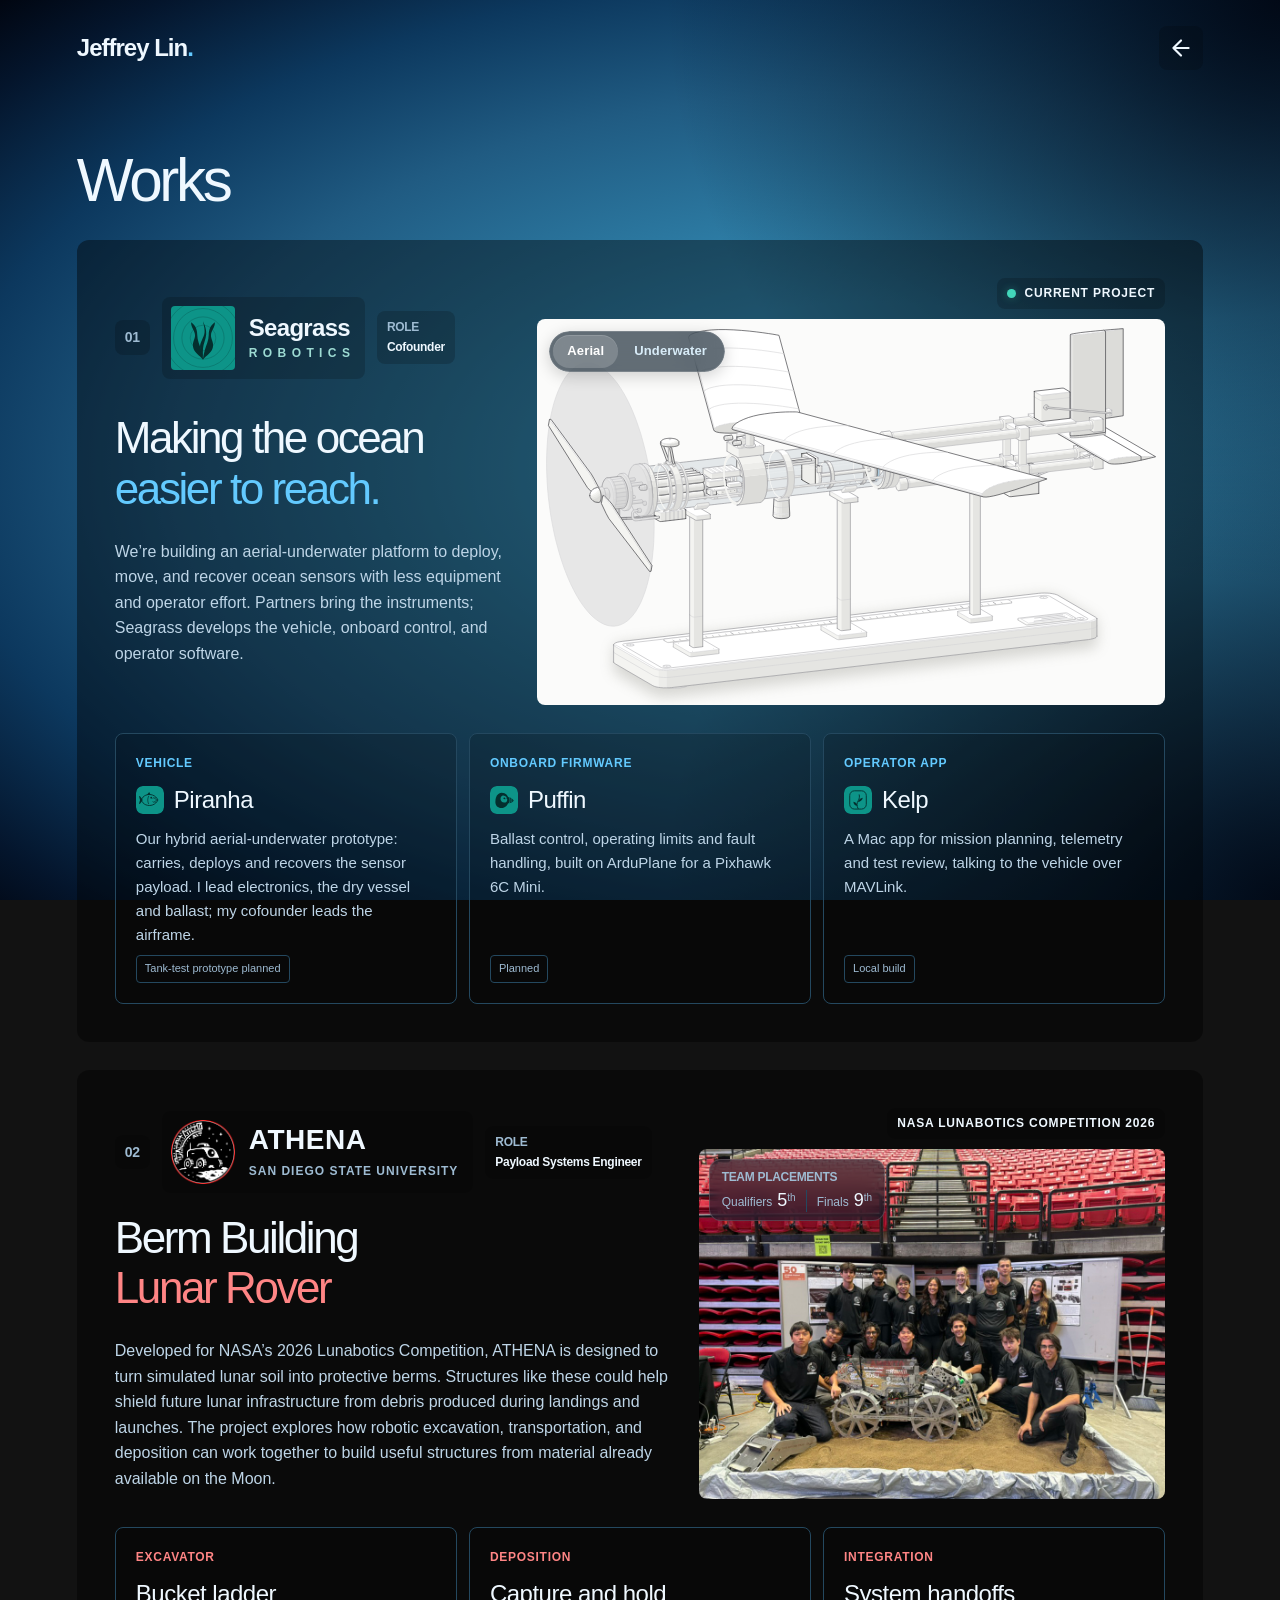
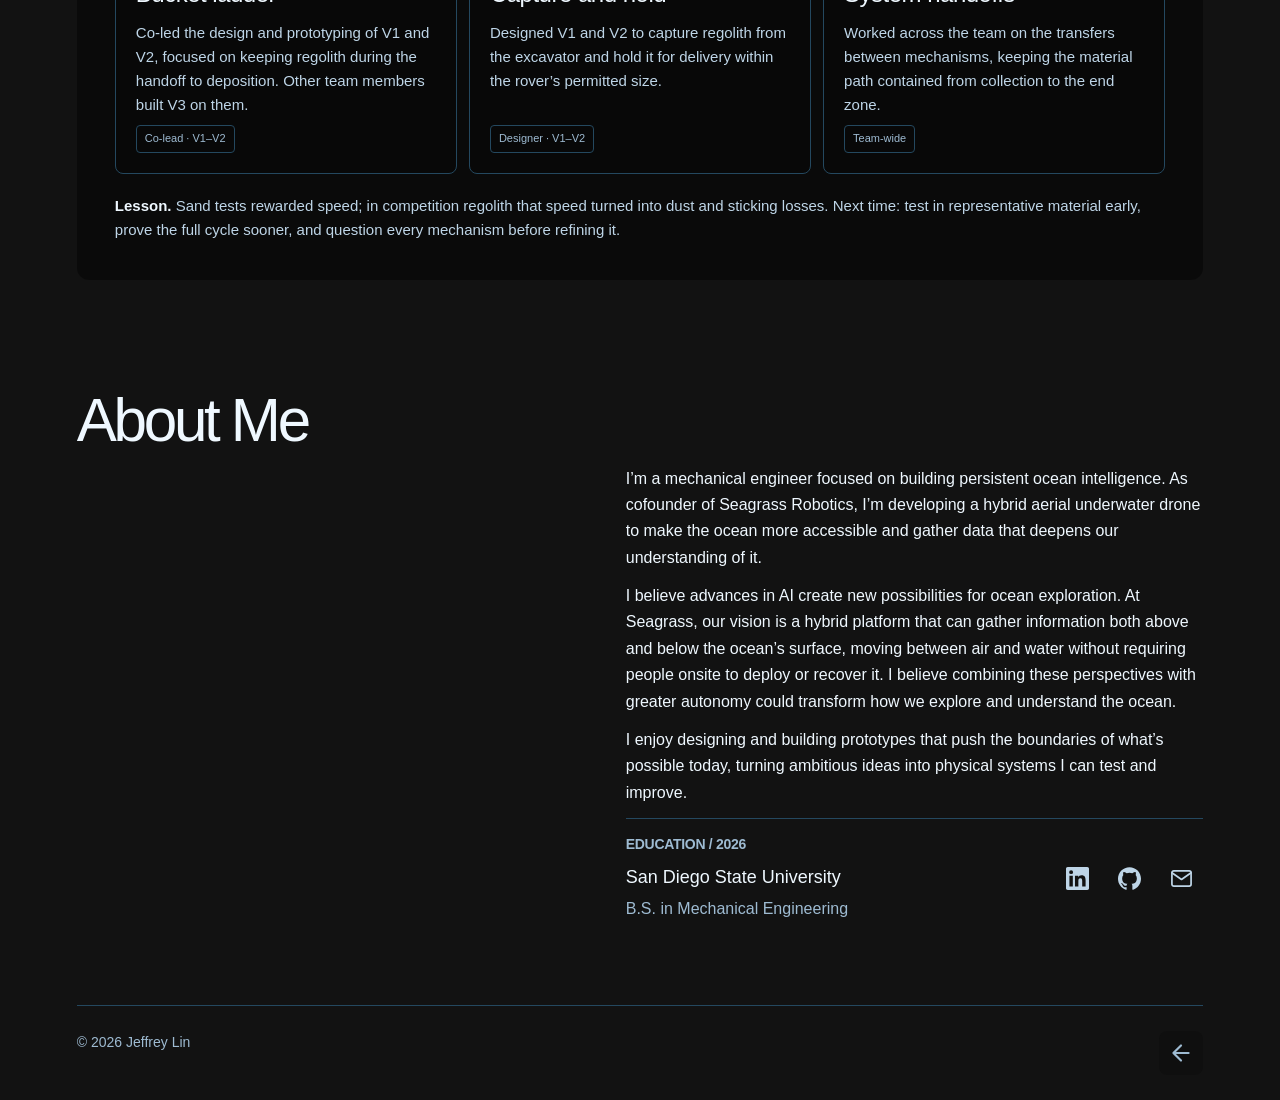
==== commit dd78a0b6: "Publish updated portfolio" ====
--- a/work/index.html
+++ b/work/index.html
@@ -1,7 +1,7 @@
 <!doctype html>
 <html lang="en">
   <head>
-    <meta http-equiv="Content-Security-Policy" content="default-src &#39;none&#39;; img-src &#39;self&#39;; style-src &#39;self&#39;; script-src &#39;none&#39;; connect-src &#39;none&#39;; object-src &#39;none&#39;; base-uri &#39;none&#39;; form-action &#39;none&#39;">
+    <meta http-equiv="Content-Security-Policy" content="default-src &#39;none&#39;; img-src &#39;self&#39;; media-src &#39;self&#39;; style-src &#39;self&#39;; script-src &#39;none&#39;; connect-src &#39;none&#39;; object-src &#39;none&#39;; base-uri &#39;none&#39;; form-action &#39;none&#39;">
 
     <meta charset="utf-8" />
     <meta name="viewport" content="width=device-width, initial-scale=1" />
@@ -9,10 +9,10 @@
     <title>Works | Jeffrey Lin</title>
     <meta
       name="description"
-      content="Seagrass Robotics, ATHENA rover payload systems, and Jeffrey Lin’s mechanical engineering background."
+      content="Seagrass Robotics: the Piranha aerial-underwater prototype, Puffin onboard firmware, and the Kelp operator app. Plus ATHENA rover payload systems and Jeffrey Lin’s engineering background."
     />
     <link rel="icon" type="image/svg+xml" href="../favicon.svg" />
-    <link rel="stylesheet" crossorigin href="../assets/styles-B0CdjXd7.css">
+    <link rel="stylesheet" crossorigin href="../assets/styles-CgY_pN7o.css">
   </head>
   <body class="work-page">
     <a class="skip" href="#main">Skip to content</a>
@@ -46,38 +46,45 @@
           </div>
           <div class="project-grid">
             <div>
-              <h3 id="seagrass-title">Hybrid Aerial<br /><span>Underwater Drone</span></h3>
-              <p class="project-summary">
-                At Seagrass Robotics, we’re developing a hybrid aerial underwater
-                drone that combines the reach of an aircraft with the underwater
-                movement of a buoyancy driven glider. Our goal is a vehicle that
-                can fly to a site, enter the water, collect data, and return to
-                flight. Bringing these modes together requires closely connected
-                work across the airframe, buoyancy control, waterproof electronics,
-                and system integration.
-              </p>
-              <fieldset class="version-picker seagrass-modes" id="seagrass-modes">
-                <legend>Explore the intended operating modes</legend>
-                <input class="choice-input" type="radio" name="seagrass-mode" id="mode-flight" checked /><label class="version-choice" for="mode-flight">Flight</label>
-                <input class="choice-input" type="radio" name="seagrass-mode" id="mode-underwater" /><label class="version-choice" for="mode-underwater">Underwater</label>
-                <div class="version-panel flight-panel"><span class="detail-label">REACH THE SITE</span><h5>Cover distance through the air.</h5><p>The flight mode is intended to bring the vehicle to a survey site. The airframe and propulsion support the aerial part of a mission before the transition into water.</p><div class="mode-components"><span>Airframe</span><span>Aerial propulsion</span></div></div>
-                <div class="version-panel underwater-panel"><span class="detail-label">EXPLORE BELOW THE SURFACE</span><h5>Move with buoyancy control.</h5><p>The underwater mode is intended to use buoyancy-driven gliding to move through the water and collect data. Buoyancy control, waterproof electronics, and integration connect this mode with the vehicle’s aerial operation.</p><div class="mode-components"><span>Buoyancy control</span><span>Waterproof electronics</span></div></div>
-              </fieldset>
+              <h3 id="seagrass-title">Making the ocean<br /><span>easier to reach.</span></h3>
+              <p class="project-summary">We’re building an aerial-underwater platform to deploy, move, and recover ocean sensors with less equipment and operator effort. Partners bring the instruments; Seagrass develops the vehicle, onboard control, and operator software.</p>
+            
             </div>
             <div class="seagrass-visual">
             <span class="tag"><span class="current-project-dot" aria-hidden="true"></span>CURRENT PROJECT</span>
             <figure class="work-image drone-work-image">
               <div class="work-image-frame">
-                <img src="../images/seagrass-drone.webp" width="1310" height="1043" alt="CAD view of the Seagrass Robotics hybrid aerial underwater drone" loading="lazy" decoding="async" />
-                <svg class="drone-mode-overlay" viewBox="20 107 1270 829" aria-hidden="true">
-                  <g class="flight-highlight"><path d="M838 489 1134 111 1288 121 936 544 802 580 367 932 198 894 759 562 Z" /><ellipse cx="1093" cy="614" rx="56" ry="196" transform="rotate(8 1093 614)" /></g>
-                  <g class="underwater-highlight"><path d="M180 329 809 478 929 519 1022 574 1072 612 1063 649 925 624 804 584 174 387 Z" /></g>
-                </svg>
+                <img class="drone-pose flight-pose" src="../images/drone-flight.svg" width="843" height="518" alt="Illustration of the Piranha prototype drone on a stand, set up for flight: wings swept out and propeller turning. The clear body shows the battery, electronics and buoyancy engine inside." loading="lazy" decoding="async" />
+                <img class="drone-pose underwater-pose" src="../images/drone-underwater.svg" width="843" height="518" alt="Illustration of the Piranha prototype drone on a stand, set up underwater: wings swept back to glide and the buoyancy engine's syringe filled with seawater to dive." loading="lazy" decoding="async" />
+                <fieldset class="mode-pill" id="seagrass-modes">
+                  <legend class="sr-only">Show the drone set up for</legend>
+                  <input class="choice-input" type="radio" name="seagrass-mode" id="mode-flight" checked /><label class="mode-choice" for="mode-flight">Aerial</label>
+                  <input class="choice-input" type="radio" name="seagrass-mode" id="mode-underwater" /><label class="mode-choice" for="mode-underwater">Underwater</label>
+                </fieldset>
               </div>
-              <figcaption class="drone-mode-caption"><span class="flight-caption">Flight · airframe and propulsion highlighted</span><span class="underwater-caption">Underwater · body region highlighted; internal systems are not visible in this CAD view</span></figcaption>
             </figure>
             </div>
           </div>
+          <ul class="project-parts" aria-label="What Seagrass is building">
+            <li>
+              <span class="detail-label">VEHICLE</span>
+              <h4><img src="../images/piranha-logo.svg" width="28" height="28" alt="" />Piranha</h4>
+              <p>Our hybrid aerial-underwater prototype: carries, deploys and recovers the sensor payload. I lead electronics, the dry vessel and ballast; my cofounder leads the airframe.</p>
+              <span class="software-state">Tank-test prototype planned</span>
+            </li>
+            <li id="puffin">
+              <span class="detail-label">ONBOARD FIRMWARE</span>
+              <h4><img src="../images/puffin-logo.svg" width="28" height="28" alt="" />Puffin</h4>
+              <p>Ballast control, operating limits and fault handling, built on ArduPlane for a Pixhawk 6C Mini.</p>
+              <span class="software-state">Planned</span>
+            </li>
+            <li id="kelp">
+              <span class="detail-label">OPERATOR APP</span>
+              <h4><img src="../images/kelp-logo.svg" width="28" height="28" alt="" />Kelp</h4>
+              <p>A Mac app for mission planning, telemetry and test review, talking to the vehicle over MAVLink.</p>
+              <span class="software-state">Local build</span>
+            </li>
+          </ul>
         </article>
         <article class="project athena" aria-labelledby="athena-project-title">
           <div class="project-heading">
@@ -113,152 +120,39 @@
               <figcaption class="team-results">
                 <span class="results-caption">TEAM PLACEMENTS</span>
                 <dl class="results">
-                  <div><dt>Qualifiers</dt><dd>5<span>th</span></dd></div>
-                  <div><dt>Finals</dt><dd>9<span>th</span></dd></div>
+                  <div><dt>Qualifiers</dt><dd>5<sup>th</sup></dd></div>
+                  <div><dt>Finals</dt><dd>9<sup>th</sup></dd></div>
                 </dl>
               </figcaption>
             </figure>
             </div>
           </div>
-          <div class="subsystem-sections">
-            <nav class="athena-nav" aria-label="Explore ATHENA design">
-              <a href="#rover-explorer-title">Rover map</a><a href="#material-flow">Material flow</a><a href="#excavator">Excavator</a><a href="#deposition">Deposition</a><a href="#integration">Integration</a><a href="#lessons-learned">Lessons learned</a><a href="#future-concept">Future concept</a>
-            </nav>
-            <section class="rover-explorer" aria-labelledby="rover-explorer-title">
-              <div class="rover-explorer-copy">
-                <p class="eyebrow">EXPLORE ATHENA</p>
-                <h4 id="rover-explorer-title">Inside the rover</h4>
-                <p>Hover over a subsystem to highlight it. Click or tap to explore the design.</p>
-                <nav class="rover-map-links" aria-label="ATHENA subsystems">
-                  <a class="map-excavator" href="#excavator"><span class="map-number">01</span><span><strong>V3 Excavator System</strong><small>Collect and lift regolith</small></span><span aria-hidden="true">↗</span></a>
-                  <a class="map-deposition" href="#deposition"><span class="map-number">02</span><span><strong>V2 Deposition System</strong><small>Capture, retain, and deliver</small></span><span aria-hidden="true">↗</span></a>
-                  <a class="map-integration" href="#integration"><span class="map-number">03</span><span><strong>ATHENA System Integration</strong><small>Bring the subsystems together</small></span><span aria-hidden="true">↗</span></a>
-                </nav>
-              </div>
-              <div class="rover-map">
-                <img src="../images/athena-integration.png" width="1014" height="746" alt="ATHENA rover with numbered links: 01 front bucket ladder, 02 upper deposition assembly, 03 chassis integration." loading="lazy" decoding="async" />
-                <svg class="rover-map-overlay" viewBox="0 0 1014 746" aria-label="Interactive rover subsystem map">
-                  <a class="map-integration" href="#integration" aria-label="03: Explore ATHENA system integration">
-                    <polygon points="112,281 331,224 613,387 645,597 516,694 330,484 164,506 91,381" />
-                    <circle cx="380" cy="398" r="28" /><text x="380" y="398">03</text>
-                  </a>
-                  <a class="map-deposition" href="#deposition" aria-label="02: Explore V2 deposition system">
-                    <polygon points="149,110 315,12 531,113 687,207 639,430 388,305 171,241" />
-                    <circle cx="363" cy="169" r="28" /><text x="363" y="169">02</text>
-                  </a>
-                  <a class="map-excavator" href="#excavator" aria-label="01: Explore V3 excavator system">
-                    <polygon points="554,242 684,199 793,278 869,646 805,711 704,714 640,430" />
-                    <circle cx="747" cy="470" r="28" /><text x="747" y="470">01</text>
-                  </a>
-                </svg>
-              </div>
-            </section>
-            <section id="material-flow" class="design-module flow-module" aria-labelledby="flow-title">
-              <div class="module-heading"><div><p class="eyebrow">MATERIAL FLOW</p><h4 id="flow-title">Follow the regolith</h4></div><p>From collection to the end zone, every handoff matters.</p></div>
-              <fieldset class="flow-picker">
-                <legend>Select a stage to explore its design challenge</legend>
-                <input class="choice-input" type="radio" name="regolith-stage" id="flow-collect" checked /><label class="stage-choice" for="flow-collect"><strong>Collect</strong><span>Bucket ladder</span></label>
-                <input class="choice-input" type="radio" name="regolith-stage" id="flow-transfer" /><label class="stage-choice" for="flow-transfer"><strong>Transfer</strong><span>Subsystem handoff</span></label>
-                <input class="choice-input" type="radio" name="regolith-stage" id="flow-retain" /><label class="stage-choice" for="flow-retain"><strong>Retain</strong><span>Deposition system</span></label>
-                <input class="choice-input" type="radio" name="regolith-stage" id="flow-deliver" /><label class="stage-choice" for="flow-deliver"><strong>Deliver</strong><span>End zone</span></label>
-                <div class="material-track" aria-hidden="true"><span></span><span></span><span></span></div>
-                <div class="flow-panel panel-collect"><div><span class="detail-label">THE TASK</span><h5>Collect and lift</h5><p>The bucket ladder collects regolith and lifts it toward the deposition system.</p></div><div><span class="detail-label">DESIGN FOCUS</span><p>Collection is the start of the material path. The design also needs to preserve that material through the next handoff.</p><a class="text-link" href="#excavator">Explore the excavator ↗</a></div></div>
-                <div class="flow-panel panel-transfer"><div><span class="detail-label">THE TASK</span><h5>Make the handoff</h5><p>Regolith moves from the excavator into the deposition system.</p></div><div><span class="detail-label">DESIGN FOCUS</span><p>This interface was a central focus of my work: reducing spillage without relying on slower operation to keep material contained.</p><a class="text-link" href="#integration">Explore system integration ↗</a></div></div>
-                <div class="flow-panel panel-retain"><div><span class="detail-label">THE TASK</span><h5>Keep what was collected</h5><p>The deposition system captures incoming regolith and holds it for transport.</p></div><div><span class="detail-label">DESIGN FOCUS</span><p>Maximize useful capacity and retention inside the rover’s permitted design envelope.</p><a class="text-link" href="#deposition">Explore the deposition system ↗</a></div></div>
-                <div class="flow-panel panel-deliver"><div><span class="detail-label">THE TASK</span><h5>Reach the end zone</h5><p>The retained regolith is transported to the end zone for deposition.</p></div><div><span class="detail-label">DESIGN FOCUS</span><p>The goal across the full material path is to preserve as much collected regolith as possible for delivery.</p><a class="text-link" href="#deposition">Explore the deposition system ↗</a></div></div>
-                <div class="flow-footer"><label class="motion-control"><input type="checkbox" id="flow-motion" /> Animate material path</label><span>Illustrative flow · not a performance simulation</span></div>
-              </fieldset>
-            </section>
-            <section id="excavator" class="subsystem-section" aria-labelledby="excavator-title">
-              <figure class="work-image subsystem-image">
-                <div class="work-image-frame">
-                  <img src="../images/athena-excavator.png" width="808" height="1172" alt="CAD model of ATHENA’s excavator assembly with bucket conveyor and drive mechanism" loading="lazy" decoding="async" />
-                </div>
-                <figcaption>V3 excavator assembly · reference image for all stages</figcaption>
-              </figure>
-              <div class="subsystem-copy">
-                <h4 id="excavator-title">V3<br /><span>Excavator System</span></h4>
-                <p>Regolith lost during transfer limits how much material a rover can ultimately deliver. Our team used a bucket ladder architecture and focused on addressing the leakage and speed tradeoffs seen in earlier designs. I co-led the design and prototyping of V1 and V2, exploring how to retain more material during the handoff to the deposition system. These prototypes formed the basis for V3, which other team members developed.</p>
-                <fieldset class="version-picker excavator-versions">
-                  <legend>Design progression</legend>
-                  <input class="choice-input" type="radio" name="excavator-version" id="exc-v1" /><label class="version-choice" for="exc-v1">V1</label>
-                  <input class="choice-input" type="radio" name="excavator-version" id="exc-v2" /><label class="version-choice" for="exc-v2">V2</label>
-                  <input class="choice-input" type="radio" name="excavator-version" id="exc-v3" checked /><label class="version-choice" for="exc-v3">V3</label>
-                  <div class="version-panel exc-panel-v1"><span class="detail-label">MY ROLE · CO-LED DESIGN &amp; PROTOTYPING</span><h5>Early prototype</h5><p>I co-led the design and prototyping of V1. The early excavator work used a bucket ladder architecture, with regolith retention during transfer as a central design focus.</p></div>
-                  <div class="version-panel exc-panel-v2"><span class="detail-label">MY ROLE · CO-LED DESIGN &amp; PROTOTYPING</span><h5>Continued prototyping</h5><p>I also co-led V2. Together, V1 and V2 established the basis for V3, with my work focused on retaining material during the handoff to deposition.</p></div>
-                  <div class="version-panel exc-panel-v3"><span class="detail-label">DEVELOPED BY OTHER TEAM MEMBERS</span><h5>Built on the early prototypes</h5><p>Other team members developed the final V3 excavator from the foundation established through V1 and V2. The CAD view shows this later assembly.</p></div>
-                </fieldset>
-                <div class="design-decisions"><h5>Behind the design</h5>
-                  <details><summary>How does the bucket ladder fit the task?</summary><p>The bucket ladder combines collection and lifting along a moving series of buckets. Our design work focused on the transfer into deposition, where retaining material was critical to useful throughput.</p></details>
-                  <details><summary>Why focus on leakage?</summary><p>Material lost between subsystems cannot be delivered to the end zone. Earlier designs often faced leakage or a compromise in speed; our goal was to retain more regolith without sacrificing operating speed.</p></details>
-                </div>
-              </div>
-            </section>
-            <section id="deposition" class="subsystem-section" aria-labelledby="deposition-title">
-              <figure class="work-image subsystem-image">
-                <div class="work-image-frame">
-                  <img src="../images/athena-deposition.webp" width="1160" height="1082" alt="CAD model of ATHENA’s deposition system" loading="lazy" decoding="async" />
-                </div>
-                <figcaption>V2 deposition assembly · reference image for both stages</figcaption>
-              </figure>
-              <div class="subsystem-copy">
-                <h4 id="deposition-title">V2<br /><span>Deposition System</span></h4>
-                <p>The deposition system needed to capture incoming regolith and keep it contained until delivery to the end zone. I designed V1 and V2 around that requirement, prioritizing material retention and capacity within the rover’s constrained design envelope. The aim was to make the available space as useful as possible while minimizing losses between collection and delivery.</p>
-                <fieldset class="version-picker deposition-versions">
-                  <legend>Design progression</legend>
-                  <input class="choice-input" type="radio" name="deposition-version" id="dep-v1" /><label class="version-choice" for="dep-v1">V1</label>
-                  <input class="choice-input" type="radio" name="deposition-version" id="dep-v2" checked /><label class="version-choice" for="dep-v2">V2</label>
-                  <div class="version-panel dep-panel-v1"><span class="detail-label">MY ROLE · DESIGNER</span><h5>First iteration</h5><p>I designed V1 as part of the deposition system’s development. Across V1 and V2, the priority was to capture and retain regolith within the available rover envelope.</p></div>
-                  <div class="version-panel dep-panel-v2"><span class="detail-label">MY ROLE · DESIGNER</span><h5>Second iteration</h5><p>I continued the deposition design through V2, working toward the same goal: use the available space effectively and preserve material for delivery to the end zone.</p></div>
-                </fieldset>
-                <div class="design-decisions"><h5>Behind the design</h5>
-                  <details><summary>What drove the deposition design?</summary><p>Retention and capacity were the main priorities. The system needed to catch regolith arriving from the excavator and keep it contained until delivery.</p></details>
-                  <details><summary>How did the size constraint shape the work?</summary><p>The rover had a permitted boundary box. My work focused on making useful space for regolith within that envelope while accounting for the interfaces with the other subsystems.</p></details>
-                </div>
-              </div>
-            </section>
-            <section id="integration" class="subsystem-section" aria-labelledby="integration-title">
-              <figure class="work-image subsystem-image">
-                <div class="work-image-frame">
-                  <img src="../images/athena-integration.png" width="1014" height="746" alt="CAD model of the complete ATHENA rover showing the excavator, chassis, and wheels" loading="lazy" decoding="async" />
-                </div>
-              </figure>
-              <div class="subsystem-copy">
-                <h4 id="integration-title">ATHENA<br /><span>System Integration</span></h4>
-                <p>My work on ATHENA extended to how the subsystems functioned together. Transfers between mechanisms were a central design challenge: material could spill at the interface, while slowing the transfer could limit throughput. I helped integrate the subsystems with a focus on these handoffs, working to maintain a contained material path within the rover’s permitted dimensions.</p>
-                <div class="design-decisions"><h5>Behind the design</h5>
-                  <details><summary>What made the handoff a system-level challenge?</summary><p>The excavator’s output and deposition system’s intake had to work together. I worked across the team on these interfaces, with a focus on keeping material contained as it moved between mechanisms.</p></details>
-                  <details><summary>What tied my contributions together?</summary><p>Across excavator prototyping, deposition design, and integration, my focus was preserving regolith within the rover’s permitted dimensions so more of the collected material could reach the end zone.</p></details>
-                </div>
-              </div>
-            </section>
-            <div class="athena-reflections">
-              <section id="lessons-learned" class="design-module reflection-module" aria-labelledby="lessons-title">
-                <div class="module-heading"><div><p class="eyebrow">LOOKING BACK</p><h4 id="lessons-title">Lessons learned</h4></div></div>
-                <span class="detail-label">DRAFT REFLECTION</span>
-                <h5>Design the handoff as part of the system.</h5>
-                <p>Collecting regolith is only useful if it can be retained through transfer and delivery. The challenge on ATHENA highlights why the excavator and deposition system need to be developed around their shared interface, alongside their individual functions.</p>
-                <div class="design-decisions">
-                  <details><summary>What to carry into the next design</summary><p>Prototype the transfer between mechanisms early. Evaluate the material that reaches deposition, the material lost along the way, and the time required for the transfer together.</p></details>
-                </div>
-              </section>
-              <section id="future-concept" class="design-module reflection-module" aria-labelledby="future-title">
-                <div class="module-heading"><div><p class="eyebrow">LOOKING AHEAD</p><h4 id="future-title">Future design concept</h4></div></div>
-                <span class="detail-label">PROPOSED EXPLORATION · UNTESTED</span>
-                <h5>A more enclosed transfer path.</h5>
-                <p>One concept to explore is a guide or shroud around the handoff from the bucket ladder to deposition. The aim would be to direct more regolith into the receiving system while fitting within the rover’s permitted dimensions.</p>
-                <div class="design-decisions">
-                  <details><summary>What would need to be tested?</summary><p>Compare an enclosed handoff with the existing interface using the same material input and operating speed. Measure retained material, spillage, and transfer time, while checking for buildup, jamming, and interference with moving parts. Any retention benefit would need to be weighed against added mass and maintenance access.</p></details>
-                </div>
-              </section>
-            </div>
-          </div>
+          <ul class="project-parts" aria-label="My work on ATHENA">
+            <li>
+              <span class="detail-label">EXCAVATOR</span>
+              <h4>Bucket ladder</h4>
+              <p>Co-led the design and prototyping of V1 and V2, focused on keeping regolith during the handoff to deposition. Other team members built V3 on them.</p>
+              <span class="software-state">Co-lead · V1–V2</span>
+            </li>
+            <li>
+              <span class="detail-label">DEPOSITION</span>
+              <h4>Capture and hold</h4>
+              <p>Designed V1 and V2 to capture regolith from the excavator and hold it for delivery within the rover’s permitted size.</p>
+              <span class="software-state">Designer · V1–V2</span>
+            </li>
+            <li>
+              <span class="detail-label">INTEGRATION</span>
+              <h4>System handoffs</h4>
+              <p>Worked across the team on the transfers between mechanisms, keeping the material path contained from collection to the end zone.</p>
+              <span class="software-state">Team-wide</span>
+            </li>
+          </ul>
+          <p class="project-note"><strong>Lesson.</strong> Sand tests rewarded speed; in competition regolith that speed turned into dust and sticking losses. Next time: test in representative material early, prove the full cycle sooner, and question every mechanism before refining it.</p>
         </article>
       </section>
       <section id="about" class="about wrap" aria-labelledby="about-title">
         <div class="about-heading">
-          <p class="eyebrow">BACKGROUND</p>
-          <h2 id="about-title">About Me</h2>
+          <h2 id="about-title" class="details-title">About Me</h2>
         </div>
         <img class="about-photo" src="../images/jeffrey-about.webp" width="1200" height="900" alt="Jeffrey Lin smiling at a restaurant" loading="lazy" decoding="async" />
         <div class="about-biography">
--- a/assets/styles-CgY_pN7o.css
+++ b/assets/styles-CgY_pN7o.css
@@ -0,0 +1 @@
+*,:before,:after{box-sizing:border-box;border:0 solid;margin:0;padding:0}html{-webkit-text-size-adjust:100%;tab-size:4;-webkit-tap-highlight-color:transparent;scroll-behavior:smooth;scroll-padding-top:2rem;line-height:1.5}h1,h2,h3,h4,h5,h6{font-size:inherit;font-weight:inherit}a{color:inherit;text-decoration:none}img,svg{vertical-align:middle;display:block}img{max-width:100%;height:auto}[hidden]{display:none!important}:root{--background:#071c30;--foreground:#eff8ff;--accent:#63caff;--accent-soft:#63caff18;--accent-hover:#63caff0c;--body-text:#bed5e7;--radius-small:4px;--muted:#9ebbd2;--border:#24485f;--surface:#0000002e;--surface-hover:#0000004d;--panel:#0000006b;--surface-radius:8px;--font-sans:Arial, Helvetica, sans-serif;--lightningcss-light: ;--lightningcss-dark:initial;color-scheme:dark}.athena{--accent:#ff8585;--accent-soft:#ff858518;--accent-hover:#ff85850c}body{color:var(--foreground);font-family:var(--font-sans);background-color:#0000;background-image:radial-gradient(48vw 65vh at 100% 0,#010611eb 0%,#01061194 34%,#0000 100%),radial-gradient(48vw 65vh at 100% 100%,#010611eb 0%,#01061194 34%,#0000 100%),radial-gradient(at 68% 52%,#348db8 0% 25%,#2b779f 39%,#205b82 57%,#0c385e 75%,#04152c 91%,#010611 100%);background-position:0 0,0 0,0 0;background-repeat:repeat,repeat,repeat;background-size:auto,auto,auto;background-attachment:fixed;background-origin:padding-box,padding-box,padding-box;background-clip:border-box,border-box,border-box;margin:0;font-size:16px;line-height:1.6}a:focus-visible{outline:2px solid var(--accent);outline-offset:7px}a:hover{color:var(--accent)}.wrap{width:min(1200px,88%);margin-inline:auto}.header{justify-content:space-between;align-items:center;padding-block:26px;display:flex}.wordmark{letter-spacing:-1px;font-size:24px;font-weight:700}.dot{color:var(--accent)}.eyebrow,.tag,.project-number,.results-caption{font-family:var(--font-sans);letter-spacing:-.3px;font-size:14px;font-weight:700}.eyebrow{color:var(--muted)}h1{letter-spacing:-.055em;margin:24px 0 34px;font-size:clamp(42px,6.4vw,82px);font-weight:500;line-height:1.09}h1 span{color:var(--accent)}.projects{padding-top:52px}.section-heading{justify-content:space-between;align-items:center;margin-bottom:26px;display:flex}h2{letter-spacing:-1px;margin:0;font-size:32px;font-weight:500}.project{background:var(--panel);border-radius:12px;margin-bottom:28px;padding:38px}.project-heading{flex-wrap:wrap;justify-content:space-between;align-items:center;gap:20px;margin-bottom:16px;display:flex}.project-identity{flex-wrap:wrap;align-items:center;gap:12px;min-width:0;max-width:100%;display:flex}.role-bar{border-radius:var(--surface-radius);background:var(--surface);max-width:170px;font-family:var(--font-sans);letter-spacing:-.3px;color:var(--foreground);flex-direction:column;flex:110px;align-items:flex-start;gap:3px;padding:8px 10px;font-size:12px;font-weight:700;line-height:1.4;display:flex}.role-bar-label{color:var(--muted);font-size:12px}.project-identity .project-number{flex-shrink:0}.project-identity .brand-button,.project-identity .brand-button>div{min-width:0}.seagrass .role-bar{flex:none}.project-number{color:var(--muted);border-radius:var(--surface-radius);background:var(--surface);padding:6px 10px}.tag{letter-spacing:.8px;color:var(--foreground);background:var(--surface);border-radius:var(--surface-radius);align-items:center;gap:8px;padding:6px 10px;font-size:12px;display:inline-flex}.current-project-dot{background:#42d6ba;border-radius:50%;flex-shrink:0;width:9px;height:9px;box-shadow:0 0 8px #42d6ba55}.project h3{letter-spacing:-.055em;margin:16px 0 24px;font-size:clamp(30px,3.5vw,44px);font-weight:500;line-height:1.15}.project-summary{color:var(--body-text);font-size:16px}.project .project-summary{text-indent:0;text-align:left;-webkit-hyphens:none;hyphens:none;overflow-wrap:normal;word-break:normal;max-width:none}.athena-brand img{object-fit:contain}.work-page .athena-brand h3{color:var(--foreground);letter-spacing:.5px;margin:0;font-size:28px;font-weight:600;line-height:1.15}.athena-brand-school{color:var(--muted);letter-spacing:1px;margin-top:6px;font-size:12px;font-weight:600;line-height:1.5}@media (width<=760px){.work-page .athena-brand h3{font-size:24px}}.athena-team{border-radius:var(--surface-radius);background:var(--surface);align-self:center;min-width:0;margin:0;overflow:hidden}.athena-team>img{width:100%;height:auto}.team-results{border-radius:12px;max-width:calc(100% - 20px);padding:8px 12px;position:absolute;top:10px;left:10px}.results{flex-wrap:wrap;gap:10px;margin:0;display:flex}.results>div{align-items:baseline;gap:5px;display:flex}.results>div+div{border-left:1px solid var(--border);padding-left:10px}.results dt{color:var(--muted);font-size:12px}.results dd{letter-spacing:-1px;margin:0;font-size:18px;line-height:1.2}.results dd sup{vertical-align:baseline;letter-spacing:0;color:var(--muted);margin-left:1px;font-size:10px;line-height:0;position:relative;top:-.5em}.results-caption{color:var(--muted);margin-bottom:3px;font-size:12px;display:block}.athena :is(a,summary,label):focus-visible{outline:2px solid var(--accent);outline-offset:4px}.choice-input{clip-path:inset(50%);white-space:nowrap;width:1px;height:1px;margin:-1px;padding:0;position:absolute;overflow:hidden}.choice-input:checked+label{background:var(--surface-hover);color:var(--accent);box-shadow:inset 0 1px #ffffff0d}.choice-input:checked+label:after{opacity:1}.choice-input:focus-visible+label{outline-offset:-5px;outline:2px solid #eff8ff}.detail-label{color:var(--accent);letter-spacing:.06em;font-size:12px;font-weight:700;display:block}.drone-work-image .work-image-frame{border-radius:var(--surface-radius);transition:background-color .24s}.about{grid-template-columns:minmax(0,1fr) minmax(0,1.1fr);align-items:start;gap:12px 24px;padding-block:80px;display:grid}.about .eyebrow{margin-top:0}.about-copy{letter-spacing:normal;text-indent:0;text-align:left;-webkit-hyphens:none;hyphens:none;overflow-wrap:normal;word-break:normal;margin:0 0 12px;font-size:16px;line-height:1.65}.about-details{border-top:1px solid var(--border);grid-template-columns:minmax(0,1fr) auto;align-items:center;gap:12px;padding-top:12px;display:grid}.education-socials{justify-self:end}.education{min-width:0}.education h3{margin:6px 0 0;font-size:18px;font-weight:500}.education p{color:var(--muted);margin:4px 0}.footer{border-top:1px solid var(--border);color:var(--muted);justify-content:space-between;gap:20px;padding-block:25px;font-size:14px;display:flex}.skip{background:var(--accent);color:#071c30;z-index:10;padding:10px;position:absolute;top:-100px;left:10px}.skip:focus{color:#071c30;top:10px}.landing-page{isolation:isolate;background:#071c30;min-height:100svh}.landing-ocean{z-index:-1;pointer-events:none;position:fixed;inset:0;overflow:hidden}.landing-ocean>img,.landing-ocean>video{object-fit:cover;object-position:center;width:100%;height:100%;position:absolute;inset:0}.current-project-hero{isolation:isolate;grid-template-columns:minmax(0,1fr);justify-content:center;align-items:center;min-height:calc(100svh - 92px);padding-block:32px 48px;display:grid;position:relative;overflow:visible}.current-project-hero h1{text-shadow:0 2px 22px #071c30cc;margin-bottom:14px;font-size:clamp(42px,4.7vw,64px)}.landing-description{max-width:100%;font-family:var(--font-sans);letter-spacing:-.3px;color:var(--body-text);white-space:normal;text-shadow:0 1px 10px #071c30;margin:0 0 28px;font-size:1rem;font-weight:700;line-height:1.5}.landing-description span{display:block}.landing-actions{z-index:2;flex-wrap:wrap;align-items:center;gap:6px;display:flex;position:relative}.learn-more{border-radius:var(--radius-small);background:var(--accent);color:#071c30;white-space:nowrap;-webkit-user-select:none;user-select:none;flex-shrink:0;justify-content:center;align-items:center;gap:20px;height:48px;padding:0 22px;font-size:16px;font-weight:500;transition:background-color .15s,color .15s;display:inline-flex}.learn-more:hover{color:#071c30;background:#a0e1ff}.social-links{align-items:center;gap:8px;display:flex}.social-link{width:44px;height:48px;color:var(--body-text);border-radius:var(--radius-small);justify-content:center;align-items:center;display:flex}.social-link:hover{color:var(--accent)}.social-link svg{width:23px;height:23px}.details-title{letter-spacing:-.055em;margin:0;font-size:clamp(42px,4.7vw,64px);font-weight:500;line-height:1.09}.landing-header,.current-project-hero.wrap{width:calc(100% - 64px);max-width:none}.landing-copy{z-index:1;grid-area:1/1;min-width:0;max-width:calc(100% - clamp(24px,7vw,120px));margin-left:clamp(24px,7vw,120px);position:relative}.landing-drone{z-index:0;pointer-events:none;grid-area:1/1;justify-self:end;width:min(72%,1000px);min-width:0;margin:0;position:relative}.landing-drone img{object-fit:contain;filter:drop-shadow(0 24px 32px #000000a6)drop-shadow(0 8px 12px #0006);width:100%;height:auto;max-height:calc(100svh - 180px);display:block}.seagrass-brand,.athena-brand{color:var(--foreground);align-items:center;gap:14px;max-width:100%;display:inline-flex}.seagrass-brand img,.athena-brand img{border-radius:var(--radius-small);flex-shrink:0;width:64px;height:64px}.seagrass-brand-name{letter-spacing:-.7px;font-size:24px;font-weight:600;line-height:1.15}.seagrass-brand-descriptor{color:#9ddbd3;letter-spacing:0;justify-content:space-between;margin-top:6px;font-size:12px;font-weight:600;display:flex}.cofounder-brand-row{flex-direction:column;align-items:flex-start;gap:4px;margin:0 0 20px;display:flex}.cofounder-label{color:var(--body-text);letter-spacing:-.3px;font-size:16px;font-weight:700}.brand-button{border-radius:var(--surface-radius);background:var(--surface);border:1px solid #0000;padding:8px 14px 8px 8px;transition:background-color .16s,transform .16s}.brand-button:hover,.brand-button:focus-visible{color:#fff;background:var(--surface-hover);transform:translateY(-2px)}.brand-button:active{transform:translateY(0)}@media (width<=760px){.seagrass-brand,.athena-brand{gap:12px}.seagrass-brand img,.athena-brand img{width:52px;height:52px}.seagrass-brand-name{font-size:21px}}.landing-tagline{white-space:normal;max-width:58ch}.current-project-hero .landing-tagline{color:#ffae66}@media (width<=1200px){.landing-drone{width:78%}.current-project-hero h1{font-size:clamp(42px,6.4vw,72px)}}@media (width<=760px){.wrap{width:90%}.header{padding-block:20px}.project{padding:24px}.about{padding-block:45px}.tag{max-width:75%;font-size:12px}.projects{padding-top:28px}.current-project-hero{align-content:center;gap:16px;min-height:calc(100svh - 79px);padding-block:24px 40px}.landing-actions{gap:6px}.learn-more{gap:12px;padding-inline:16px}.social-links{gap:4px}.landing-header,.current-project-hero.wrap{width:calc(100% - 32px)}.landing-drone{opacity:1;grid-area:1/1;width:100%}.landing-copy{grid-area:2/1;max-width:calc(100% - 8px);margin-left:8px}.landing-drone img{max-height:min(30svh,max(100px,100svh - 440px))}.landing-tagline{white-space:normal;width:auto;max-width:100%}body{background-image:radial-gradient(48vw 65vh at 100% 0,#010611eb 0%,#01061194 34%,#0000 100%),radial-gradient(48vw 65vh at 100% 100%,#010611eb 0%,#01061194 34%,#0000 100%),radial-gradient(at 60% 28%,#348db8 0% 25%,#2b779f 39%,#205b82 57%,#0c385e 75%,#04152c 91%,#010611 100%)}}.back-link{border-radius:var(--surface-radius);background:var(--surface);justify-content:center;align-items:center;width:44px;height:44px;transition:background-color .16s;display:inline-flex}.back-link:hover{background:var(--surface-hover);color:var(--foreground)}.back-link svg{width:26px;height:26px}.work-page .project h3 span{color:var(--accent)}.project-grid>div>h3,.athena-intro>div>h3{margin-top:0}.work-image{min-width:0;margin:0}.work-image-frame{justify-content:center;align-items:center;display:flex}.work-image img{object-fit:contain;width:100%;height:auto;display:block}.work-image figcaption{color:var(--muted);margin-top:12px;font-size:14px}.drone-work-image{align-self:center}.about-photo{border-radius:var(--surface-radius);width:100%;min-width:0;height:auto;display:block}.about-heading{grid-column:1/-1}@media (width<=760px){.about{gap:12px 24px}}.about-biography{overflow-wrap:break-word;grid-column:2;min-width:0}@media (width<=960px){.about{grid-template-columns:minmax(0,1fr)}.about-photo{max-width:640px}.about-biography{grid-column:1}}.athena,.seagrass{grid-template-columns:minmax(0,1.2fr) minmax(0,1fr);gap:16px 24px;display:grid}.seagrass{column-gap:12px}.athena>.project-heading,.seagrass>.project-heading{grid-column:1;margin-bottom:0}.athena .athena-intro,.seagrass .project-grid{display:contents}.athena-intro>div:first-child,.project-grid>div:first-child{grid-column:1}.athena-visual,.seagrass-visual{grid-area:1/2/span 2;align-self:start;gap:10px;min-width:0;display:grid}.athena-visual>.tag,.seagrass-visual>.tag{justify-self:end;max-width:100%}.athena-team{position:relative}@media (width<=760px){.athena,.seagrass{grid-template-columns:minmax(0,1fr)}.athena-visual,.seagrass-visual{grid-area:auto/1;margin-top:8px}.athena-visual>.tag,.seagrass-visual>.tag{justify-self:start}}.software-state{color:var(--muted);border:1px solid var(--border);border-radius:4px;padding:4px 8px;font-size:11px}@media (prefers-reduced-motion:no-preference){.current-project-dot{animation:1.8s ease-in-out infinite current-project-blink}}@keyframes current-project-blink{0%,to{opacity:1}50%{opacity:.2}}@media (width<=760px){body{background-attachment:scroll}.project{padding:clamp(16px,4vw,24px)}}@media (prefers-reduced-motion:reduce){html{scroll-behavior:auto}.brand-button,.learn-more,.back-link,.drone-work-image .work-image-frame{transition:none}.brand-button:hover,.brand-button:focus-visible{transform:none}}.drone-work-image .work-image-frame{background:#fbfbfa}.drone-pose{width:100%;height:auto;display:block}:is(.drone-work-image .underwater-pose,.seagrass:has(#mode-underwater:checked) .flight-pose){display:none}.seagrass:has(#mode-underwater:checked) .underwater-pose{display:block}.project-parts{grid-column:1/-1;grid-template-columns:repeat(3,minmax(0,1fr));gap:12px;margin:12px 0 0;padding:0;list-style:none;display:grid}.project-parts li{background:var(--surface);border:1px solid var(--border);border-radius:var(--surface-radius);flex-direction:column;gap:8px;min-width:0;padding:20px;display:flex}.project-parts h4{letter-spacing:-.5px;align-items:center;gap:10px;margin:0;font-size:24px;font-weight:500;display:flex}.project-parts p{color:var(--body-text);flex:1;font-size:15px;line-height:1.6}.project-parts .software-state{align-self:flex-start}@media (width<=760px){.project-parts{grid-template-columns:1fr}}.seagrass{grid-template-columns:minmax(0,.85fr) minmax(0,1.3fr)}.drone-work-image .work-image-frame{position:relative}.sr-only{clip-path:inset(50%);white-space:nowrap;border:0;width:1px;height:1px;margin:-1px;padding:0;position:absolute;overflow:hidden}.mode-pill,.team-results{-webkit-backdrop-filter:blur(10px)saturate(1.4);backdrop-filter:blur(10px)saturate(1.4);background:#0416249e;border:1px solid #ffffff29;box-shadow:0 4px 16px #0000002e}.mode-pill{border-radius:999px;gap:2px;margin:0;padding:3px;display:flex;position:absolute;top:12px;left:12px}.mode-choice{cursor:pointer;color:#d8ecf8;letter-spacing:.01em;border-radius:999px;padding:6px 14px;font-size:13px;font-weight:600;transition:background-color .16s,color .16s}.mode-choice:hover{background:#ffffff14}.mode-pill .choice-input:checked+.mode-choice{color:#fff;background:#ffffff2e;box-shadow:inset 0 1px #ffffff24}.mode-pill .choice-input:focus-visible+.mode-choice{outline-offset:1px;outline:2px solid #eff8ff}.project-parts h4 img{border-radius:7px;flex:none;width:28px;height:28px}@media (width<=760px){.seagrass{grid-template-columns:minmax(0,1fr)}}.project-note{color:var(--body-text);grid-column:1/-1;margin:4px 0 0;font-size:15px;line-height:1.6}.project-note strong{color:var(--foreground);font-weight:600}
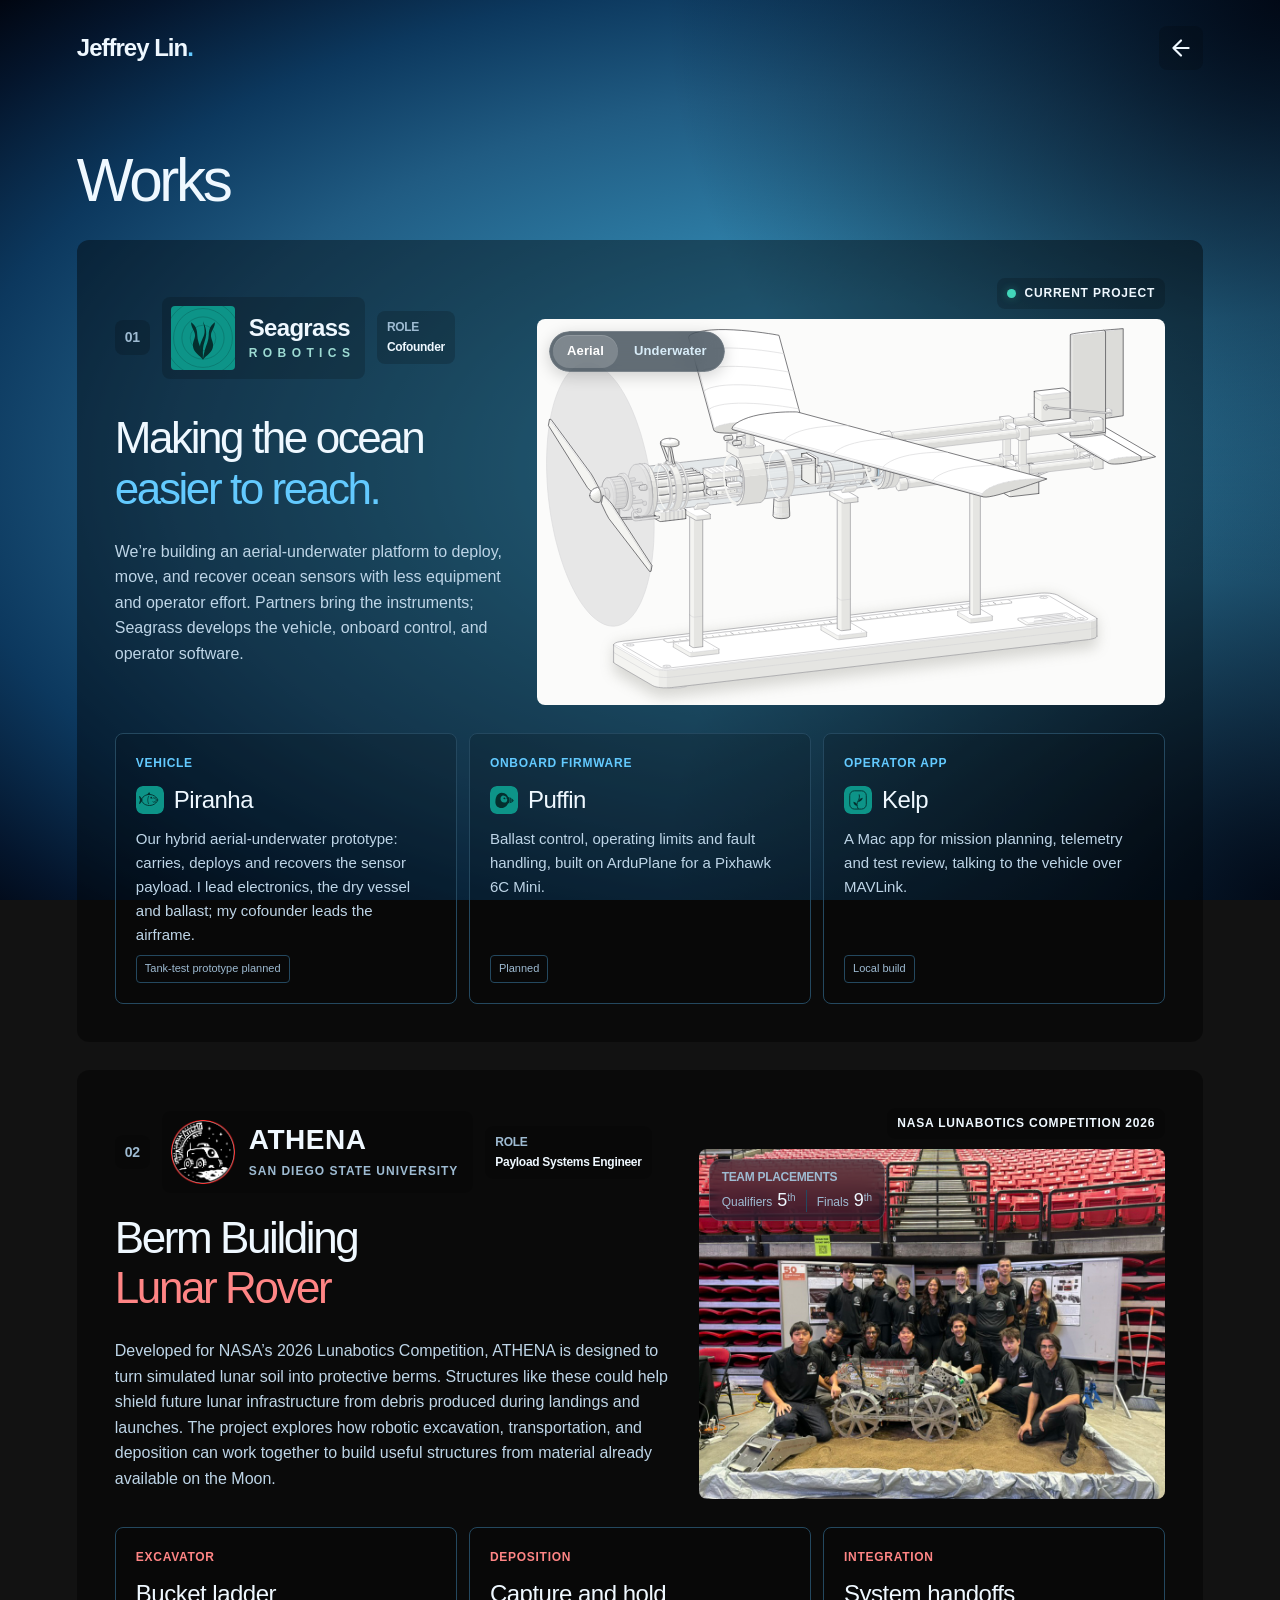
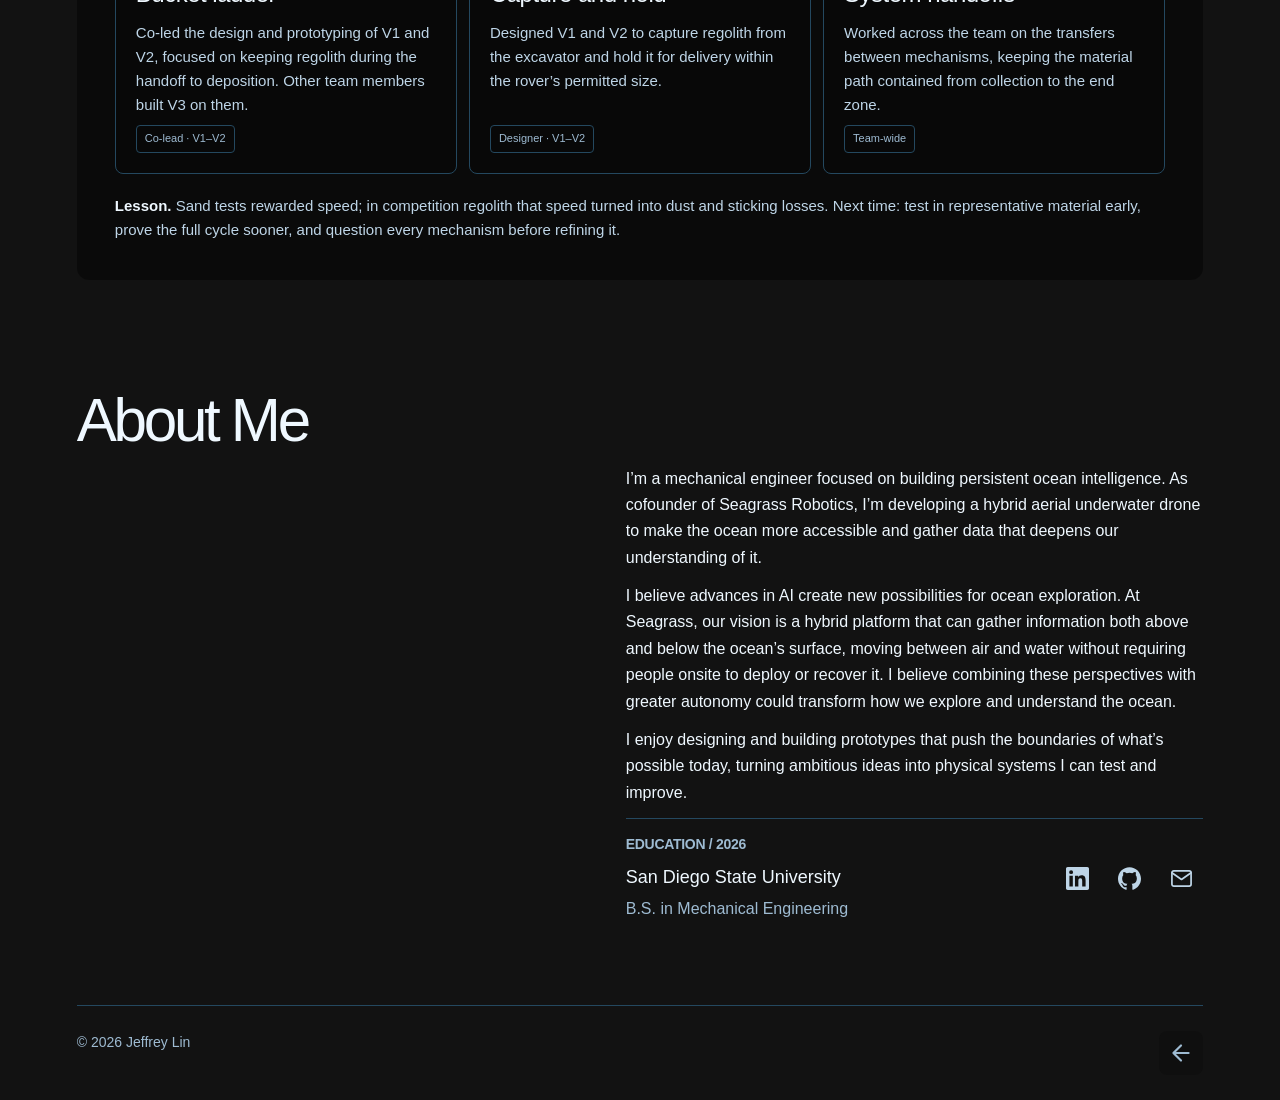
==== commit 8a57c007: "Publish updated portfolio" ====
--- a/work/index.html
+++ b/work/index.html
@@ -12,7 +12,7 @@
       content="Seagrass Robotics: the Piranha aerial-underwater prototype, Puffin onboard firmware, and the Kelp operator app. Plus ATHENA rover payload systems and Jeffrey Lin’s engineering background."
     />
     <link rel="icon" type="image/svg+xml" href="../favicon.svg" />
-    <link rel="stylesheet" crossorigin href="../assets/styles-CgY_pN7o.css">
+    <link rel="stylesheet" crossorigin href="../assets/styles-CoT3FkjL.css">
   </head>
   <body class="work-page">
     <a class="skip" href="#main">Skip to content</a>
--- a/assets/styles-CoT3FkjL.css
+++ b/assets/styles-CoT3FkjL.css
@@ -0,0 +1 @@
+*,:before,:after{box-sizing:border-box;border:0 solid;margin:0;padding:0}html{-webkit-text-size-adjust:100%;tab-size:4;-webkit-tap-highlight-color:transparent;scroll-behavior:smooth;scroll-padding-top:2rem;line-height:1.5}h1,h2,h3,h4,h5,h6{font-size:inherit;font-weight:inherit}a{color:inherit;text-decoration:none}img,svg{vertical-align:middle;display:block}img{max-width:100%;height:auto}[hidden]{display:none!important}:root{--background:#071c30;--foreground:#eff8ff;--accent:#63caff;--accent-soft:#63caff18;--accent-hover:#63caff0c;--body-text:#bed5e7;--radius-small:4px;--muted:#9ebbd2;--border:#24485f;--surface:#0000002e;--surface-hover:#0000004d;--panel:#0000006b;--surface-radius:8px;--font-sans:Arial, Helvetica, sans-serif;--lightningcss-light: ;--lightningcss-dark:initial;color-scheme:dark}.athena{--accent:#ff8585;--accent-soft:#ff858518;--accent-hover:#ff85850c}body{color:var(--foreground);font-family:var(--font-sans);background-color:#0000;background-image:radial-gradient(48vw 65vh at 100% 0,#010611eb 0%,#01061194 34%,#0000 100%),radial-gradient(48vw 65vh at 100% 100%,#010611eb 0%,#01061194 34%,#0000 100%),radial-gradient(at 68% 52%,#348db8 0% 25%,#2b779f 39%,#205b82 57%,#0c385e 75%,#04152c 91%,#010611 100%);background-position:0 0,0 0,0 0;background-repeat:repeat,repeat,repeat;background-size:auto,auto,auto;background-attachment:fixed;background-origin:padding-box,padding-box,padding-box;background-clip:border-box,border-box,border-box;margin:0;font-size:16px;line-height:1.6}a:focus-visible{outline:2px solid var(--accent);outline-offset:7px}a:hover{color:var(--accent)}.wrap{width:min(1200px,88%);margin-inline:auto}.header{justify-content:space-between;align-items:center;padding-block:26px;display:flex}.wordmark{letter-spacing:-1px;font-size:24px;font-weight:700}.dot{color:var(--accent)}.eyebrow,.tag,.project-number,.results-caption{font-family:var(--font-sans);letter-spacing:-.3px;font-size:14px;font-weight:700}.eyebrow{color:var(--muted)}h1{letter-spacing:-.055em;margin:24px 0 34px;font-size:clamp(42px,6.4vw,82px);font-weight:500;line-height:1.09}h1 span{color:var(--accent)}.projects{padding-top:52px}.section-heading{justify-content:space-between;align-items:center;margin-bottom:26px;display:flex}h2{letter-spacing:-1px;margin:0;font-size:32px;font-weight:500}.project{background:var(--panel);border-radius:12px;margin-bottom:28px;padding:38px}.project-heading{flex-wrap:wrap;justify-content:space-between;align-items:center;gap:20px;margin-bottom:16px;display:flex}.project-identity{flex-wrap:wrap;align-items:center;gap:12px;min-width:0;max-width:100%;display:flex}.role-bar{border-radius:var(--surface-radius);background:var(--surface);max-width:170px;font-family:var(--font-sans);letter-spacing:-.3px;color:var(--foreground);flex-direction:column;flex:110px;align-items:flex-start;gap:3px;padding:8px 10px;font-size:12px;font-weight:700;line-height:1.4;display:flex}.role-bar-label{color:var(--muted);font-size:12px}.project-identity .project-number{flex-shrink:0}.project-identity .brand-button,.project-identity .brand-button>div{min-width:0}.seagrass .role-bar{flex:none}.project-number{color:var(--muted);border-radius:var(--surface-radius);background:var(--surface);padding:6px 10px}.tag{letter-spacing:.8px;color:var(--foreground);background:var(--surface);border-radius:var(--surface-radius);align-items:center;gap:8px;padding:6px 10px;font-size:12px;display:inline-flex}.current-project-dot{background:#42d6ba;border-radius:50%;flex-shrink:0;width:9px;height:9px;box-shadow:0 0 8px #42d6ba55}.project h3{letter-spacing:-.055em;margin:16px 0 24px;font-size:clamp(30px,3.5vw,44px);font-weight:500;line-height:1.15}.project-summary{color:var(--body-text);font-size:16px}.project .project-summary{text-indent:0;text-align:left;-webkit-hyphens:none;hyphens:none;overflow-wrap:normal;word-break:normal;max-width:none}.athena-brand img{object-fit:contain}.work-page .athena-brand h3{color:var(--foreground);letter-spacing:.5px;margin:0;font-size:28px;font-weight:600;line-height:1.15}.athena-brand-school{color:var(--muted);letter-spacing:1px;margin-top:6px;font-size:12px;font-weight:600;line-height:1.5}@media (width<=760px){.work-page .athena-brand h3{font-size:24px}}.athena-team{border-radius:var(--surface-radius);background:var(--surface);align-self:center;min-width:0;margin:0;overflow:hidden}.athena-team>img{width:100%;height:auto}.team-results{border-radius:12px;max-width:calc(100% - 20px);padding:8px 12px;position:absolute;top:10px;left:10px}.results{flex-wrap:wrap;gap:10px;margin:0;display:flex}.results>div{align-items:baseline;gap:5px;display:flex}.results>div+div{border-left:1px solid var(--border);padding-left:10px}.results dt{color:var(--muted);font-size:12px}.results dd{letter-spacing:-1px;margin:0;font-size:18px;line-height:1.2}.results dd sup{vertical-align:baseline;letter-spacing:0;color:var(--muted);margin-left:1px;font-size:10px;line-height:0;position:relative;top:-.5em}.results-caption{color:var(--muted);margin-bottom:3px;font-size:12px;display:block}.athena :is(a,summary,label):focus-visible{outline:2px solid var(--accent);outline-offset:4px}.choice-input{clip-path:inset(50%);white-space:nowrap;width:1px;height:1px;margin:-1px;padding:0;position:absolute;overflow:hidden}.choice-input:checked+label{background:var(--surface-hover);color:var(--accent);box-shadow:inset 0 1px #ffffff0d}.choice-input:checked+label:after{opacity:1}.choice-input:focus-visible+label{outline-offset:-5px;outline:2px solid #eff8ff}.detail-label{color:var(--accent);letter-spacing:.06em;font-size:12px;font-weight:700;display:block}.drone-work-image .work-image-frame{border-radius:var(--surface-radius);transition:background-color .24s}.about{grid-template-columns:minmax(0,1fr) minmax(0,1.1fr);align-items:start;gap:12px 24px;padding-block:80px;display:grid}.about .eyebrow{margin-top:0}.about-copy{letter-spacing:normal;text-indent:0;text-align:left;-webkit-hyphens:none;hyphens:none;overflow-wrap:normal;word-break:normal;margin:0 0 12px;font-size:16px;line-height:1.65}.about-details{border-top:1px solid var(--border);grid-template-columns:minmax(0,1fr) auto;align-items:center;gap:12px;padding-top:12px;display:grid}.education-socials{justify-self:end}.education{min-width:0}.education h3{margin:6px 0 0;font-size:18px;font-weight:500}.education p{color:var(--muted);margin:4px 0}.footer{border-top:1px solid var(--border);color:var(--muted);justify-content:space-between;gap:20px;padding-block:25px;font-size:14px;display:flex}.skip{background:var(--accent);color:#071c30;z-index:10;padding:10px;position:absolute;top:-100px;left:10px}.skip:focus{color:#071c30;top:10px}.landing-page{isolation:isolate;background:#080b16;min-height:100svh}.current-project-hero{isolation:isolate;grid-template-columns:minmax(0,1fr);justify-content:center;align-items:center;min-height:calc(100svh - 92px);padding-block:32px 48px;display:grid;position:relative;overflow:visible}.current-project-hero h1{text-shadow:0 2px 22px #071c30cc;margin-bottom:14px;font-size:clamp(42px,4.7vw,64px)}.landing-description{max-width:100%;font-family:var(--font-sans);letter-spacing:-.3px;color:var(--body-text);white-space:normal;text-shadow:0 1px 10px #071c30;margin:0 0 28px;font-size:1rem;font-weight:700;line-height:1.5}.landing-description span{display:block}.landing-actions{z-index:2;flex-wrap:wrap;align-items:center;gap:6px;display:flex;position:relative}.learn-more{border-radius:var(--radius-small);background:var(--accent);color:#071c30;white-space:nowrap;-webkit-user-select:none;user-select:none;flex-shrink:0;justify-content:center;align-items:center;gap:20px;height:48px;padding:0 22px;font-size:16px;font-weight:500;transition:background-color .15s,color .15s;display:inline-flex}.learn-more:hover{color:#071c30;background:#a0e1ff}.social-links{align-items:center;gap:8px;display:flex}.social-link{width:44px;height:48px;color:var(--body-text);border-radius:var(--radius-small);justify-content:center;align-items:center;display:flex}.social-link:hover{color:var(--accent)}.social-link svg{width:23px;height:23px}.details-title{letter-spacing:-.055em;margin:0;font-size:clamp(42px,4.7vw,64px);font-weight:500;line-height:1.09}.landing-header,.current-project-hero.wrap{width:calc(100% - 64px);max-width:none}.landing-copy{z-index:1;grid-area:1/1;min-width:0;max-width:calc(100% - clamp(24px,7vw,120px));margin-left:clamp(24px,7vw,120px);position:relative}.seagrass-brand,.athena-brand{color:var(--foreground);align-items:center;gap:14px;max-width:100%;display:inline-flex}.seagrass-brand img,.athena-brand img{border-radius:var(--radius-small);flex-shrink:0;width:64px;height:64px}.seagrass-brand-name{letter-spacing:-.7px;font-size:24px;font-weight:600;line-height:1.15}.seagrass-brand-descriptor{color:#9ddbd3;letter-spacing:0;justify-content:space-between;margin-top:6px;font-size:12px;font-weight:600;display:flex}.cofounder-brand-row{flex-direction:column;align-items:flex-start;gap:4px;margin:0 0 20px;display:flex}.cofounder-label{color:var(--body-text);letter-spacing:-.3px;font-size:16px;font-weight:700}.brand-button{border-radius:var(--surface-radius);background:var(--surface);border:1px solid #0000;padding:8px 14px 8px 8px;transition:background-color .16s,transform .16s}.brand-button:hover,.brand-button:focus-visible{color:#fff;background:var(--surface-hover);transform:translateY(-2px)}.brand-button:active{transform:translateY(0)}@media (width<=760px){.seagrass-brand,.athena-brand{gap:12px}.seagrass-brand img,.athena-brand img{width:52px;height:52px}.seagrass-brand-name{font-size:21px}}.landing-tagline{white-space:normal;max-width:58ch}.current-project-hero .landing-tagline{color:#ffae66}@media (width<=1200px){.current-project-hero h1{font-size:clamp(42px,6.4vw,72px)}}@media (width<=760px){.wrap{width:90%}.header{padding-block:20px}.project{padding:24px}.about{padding-block:45px}.tag{max-width:75%;font-size:12px}.projects{padding-top:28px}.current-project-hero{align-content:center;gap:16px;min-height:calc(100svh - 79px);padding-block:24px 40px}.landing-actions{gap:6px}.learn-more{gap:12px;padding-inline:16px}.social-links{gap:4px}.landing-header,.current-project-hero.wrap{width:calc(100% - 32px)}.landing-copy{grid-area:2/1;max-width:calc(100% - 8px);margin-left:8px}.landing-tagline{white-space:normal;width:auto;max-width:100%}body{background-image:radial-gradient(48vw 65vh at 100% 0,#010611eb 0%,#01061194 34%,#0000 100%),radial-gradient(48vw 65vh at 100% 100%,#010611eb 0%,#01061194 34%,#0000 100%),radial-gradient(at 60% 28%,#348db8 0% 25%,#2b779f 39%,#205b82 57%,#0c385e 75%,#04152c 91%,#010611 100%)}}.back-link{border-radius:var(--surface-radius);background:var(--surface);justify-content:center;align-items:center;width:44px;height:44px;transition:background-color .16s;display:inline-flex}.back-link:hover{background:var(--surface-hover);color:var(--foreground)}.back-link svg{width:26px;height:26px}.work-page .project h3 span{color:var(--accent)}.project-grid>div>h3,.athena-intro>div>h3{margin-top:0}.work-image{min-width:0;margin:0}.work-image-frame{justify-content:center;align-items:center;display:flex}.work-image img{object-fit:contain;width:100%;height:auto;display:block}.work-image figcaption{color:var(--muted);margin-top:12px;font-size:14px}.drone-work-image{align-self:center}.about-photo{border-radius:var(--surface-radius);width:100%;min-width:0;height:auto;display:block}.about-heading{grid-column:1/-1}@media (width<=760px){.about{gap:12px 24px}}.about-biography{overflow-wrap:break-word;grid-column:2;min-width:0}@media (width<=960px){.about{grid-template-columns:minmax(0,1fr)}.about-photo{max-width:640px}.about-biography{grid-column:1}}.athena,.seagrass{grid-template-columns:minmax(0,1.2fr) minmax(0,1fr);gap:16px 24px;display:grid}.seagrass{column-gap:12px}.athena>.project-heading,.seagrass>.project-heading{grid-column:1;margin-bottom:0}.athena .athena-intro,.seagrass .project-grid{display:contents}.athena-intro>div:first-child,.project-grid>div:first-child{grid-column:1}.athena-visual,.seagrass-visual{grid-area:1/2/span 2;align-self:start;gap:10px;min-width:0;display:grid}.athena-visual>.tag,.seagrass-visual>.tag{justify-self:end;max-width:100%}.athena-team{position:relative}@media (width<=760px){.athena,.seagrass{grid-template-columns:minmax(0,1fr)}.athena-visual,.seagrass-visual{grid-area:auto/1;margin-top:8px}.athena-visual>.tag,.seagrass-visual>.tag{justify-self:start}}.software-state{color:var(--muted);border:1px solid var(--border);border-radius:4px;padding:4px 8px;font-size:11px}@media (prefers-reduced-motion:no-preference){.current-project-dot{animation:1.8s ease-in-out infinite current-project-blink}}@keyframes current-project-blink{0%,to{opacity:1}50%{opacity:.2}}@media (width<=760px){body{background-attachment:scroll}.project{padding:clamp(16px,4vw,24px)}}@media (prefers-reduced-motion:reduce){html{scroll-behavior:auto}.brand-button,.learn-more,.back-link,.drone-work-image .work-image-frame{transition:none}.brand-button:hover,.brand-button:focus-visible{transform:none}}.drone-work-image .work-image-frame{background:#fbfbfa}.drone-pose{width:100%;height:auto;display:block}:is(.drone-work-image .underwater-pose,.seagrass:has(#mode-underwater:checked) .flight-pose){display:none}.seagrass:has(#mode-underwater:checked) .underwater-pose{display:block}.project-parts{grid-column:1/-1;grid-template-columns:repeat(3,minmax(0,1fr));gap:12px;margin:12px 0 0;padding:0;list-style:none;display:grid}.project-parts li{background:var(--surface);border:1px solid var(--border);border-radius:var(--surface-radius);flex-direction:column;gap:8px;min-width:0;padding:20px;display:flex}.project-parts h4{letter-spacing:-.5px;align-items:center;gap:10px;margin:0;font-size:24px;font-weight:500;display:flex}.project-parts p{color:var(--body-text);flex:1;font-size:15px;line-height:1.6}.project-parts .software-state{align-self:flex-start}@media (width<=760px){.project-parts{grid-template-columns:1fr}}.seagrass{grid-template-columns:minmax(0,.85fr) minmax(0,1.3fr)}.drone-work-image .work-image-frame{position:relative}.sr-only{clip-path:inset(50%);white-space:nowrap;border:0;width:1px;height:1px;margin:-1px;padding:0;position:absolute;overflow:hidden}.mode-pill,.team-results{-webkit-backdrop-filter:blur(10px)saturate(1.4);backdrop-filter:blur(10px)saturate(1.4);background:#0416249e;border:1px solid #ffffff29;box-shadow:0 4px 16px #0000002e}.mode-pill{border-radius:999px;gap:2px;margin:0;padding:3px;display:flex;position:absolute;top:12px;left:12px}.mode-choice{cursor:pointer;color:#d8ecf8;letter-spacing:.01em;border-radius:999px;padding:6px 14px;font-size:13px;font-weight:600;transition:background-color .16s,color .16s}.mode-choice:hover{background:#ffffff14}.mode-pill .choice-input:checked+.mode-choice{color:#fff;background:#ffffff2e;box-shadow:inset 0 1px #ffffff24}.mode-pill .choice-input:focus-visible+.mode-choice{outline-offset:1px;outline:2px solid #eff8ff}.project-parts h4 img{border-radius:7px;flex:none;width:28px;height:28px}@media (width<=760px){.seagrass{grid-template-columns:minmax(0,1fr)}}.project-note{color:var(--body-text);grid-column:1/-1;margin:4px 0 0;font-size:15px;line-height:1.6}.project-note strong{color:var(--foreground);font-weight:600}.landing-scene{z-index:-1;pointer-events:none;background:#111a2d;position:fixed;inset:0;overflow:hidden}.landing-scene img{object-fit:cover;object-position:right 55%;width:100%;height:100%;image-rendering:pixelated;position:absolute;inset:0}.landing-scene:after{content:"";background:linear-gradient(90deg,#04060c8c 0%,#04060c4d 38%,#0000 60%);position:absolute;inset:0}.current-project-hero .learn-more{clip-path:polygon(0 4px,4px 4px,4px 0,calc(100% - 4px) 0,calc(100% - 4px) 4px,100% 4px,100% calc(100% - 4px),calc(100% - 4px) calc(100% - 4px),calc(100% - 4px) 100%,4px 100%,4px calc(100% - 4px),0 calc(100% - 4px));border-radius:0;box-shadow:inset 0 4px #ffffff47,inset 0 -4px #071c304d}.current-project-hero .learn-more:focus-visible{outline-offset:-8px;outline:2px solid #071c30}@media (aspect-ratio<=3/2),(width<=1199px){.landing-scene{z-index:auto;aspect-ratio:4/3;width:100%;max-height:70svh;position:relative;inset:auto}.landing-scene:after{display:none}.landing-scene img{object-position:92% 70%}.current-project-hero{min-height:0;padding-block:24px 32px}}@media (width<=760px){.landing-scene{aspect-ratio:1}.landing-scene img{object-position:100% 70%}}
